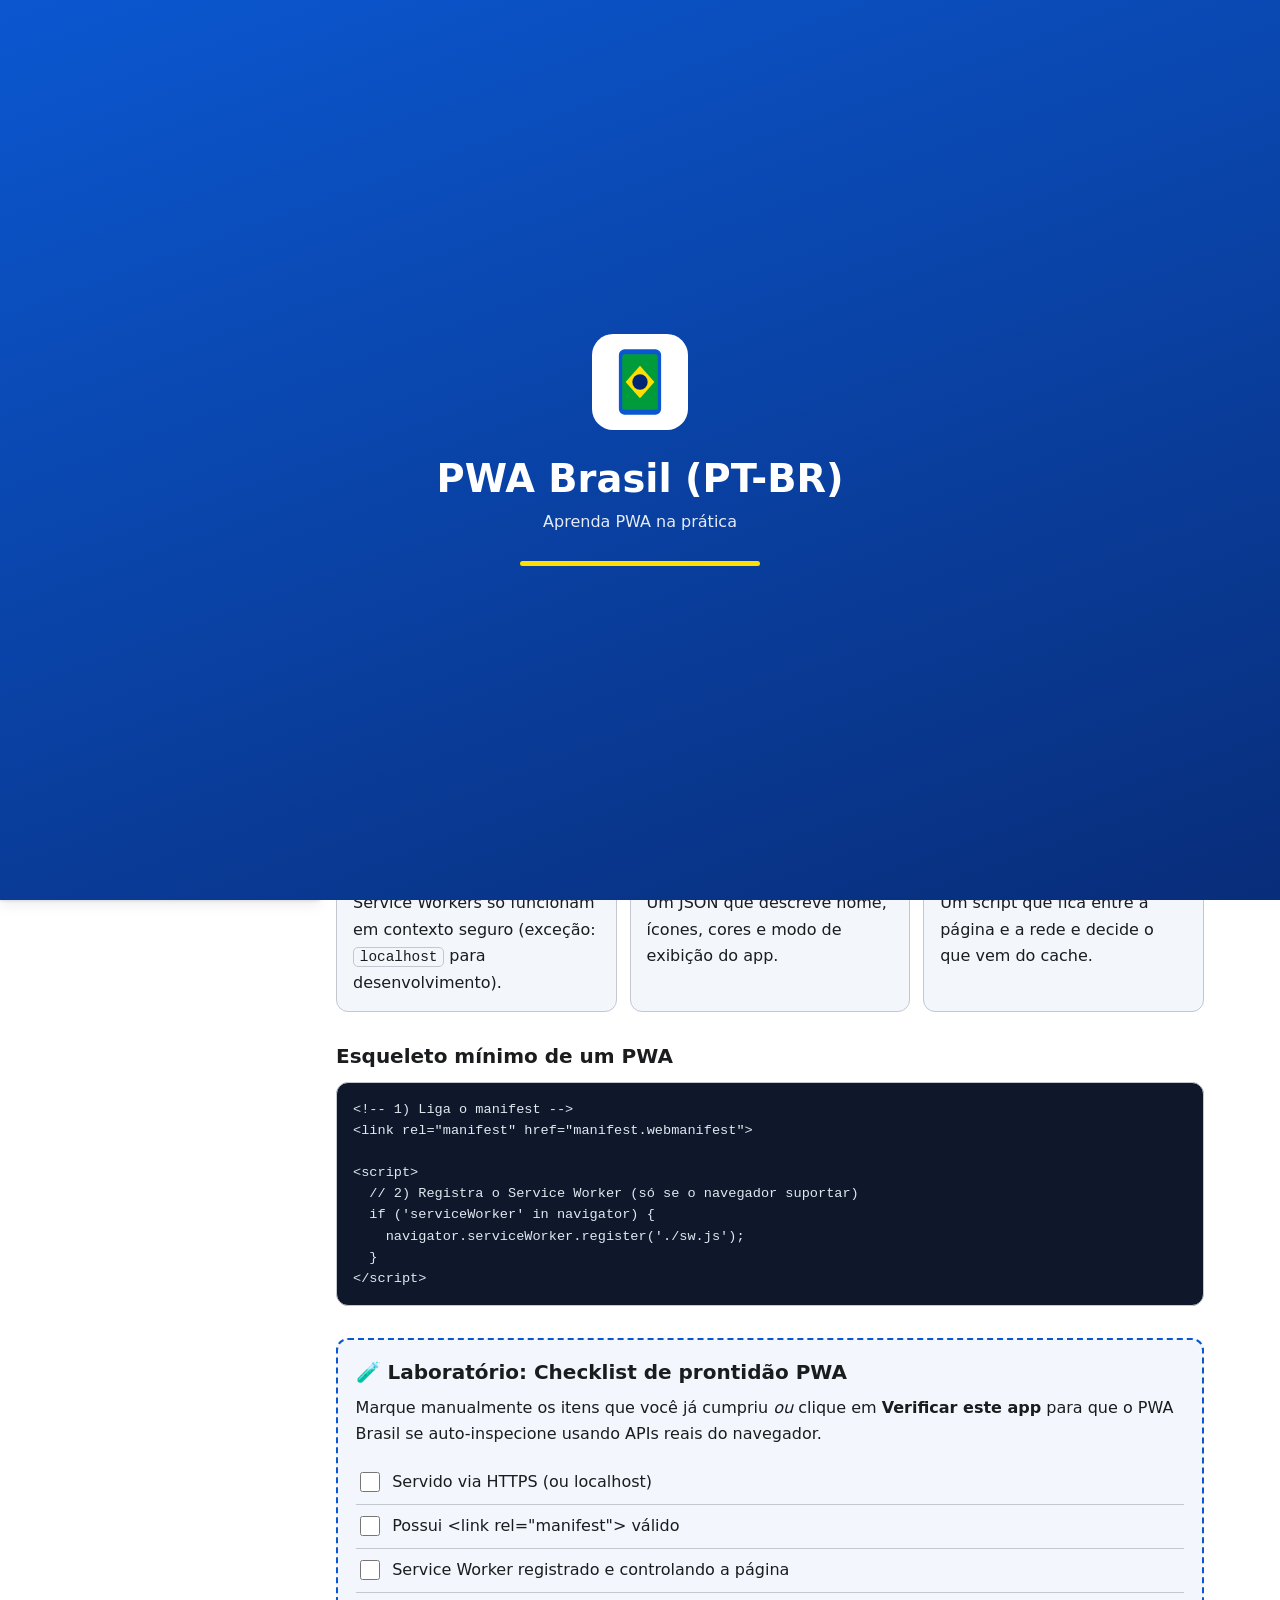
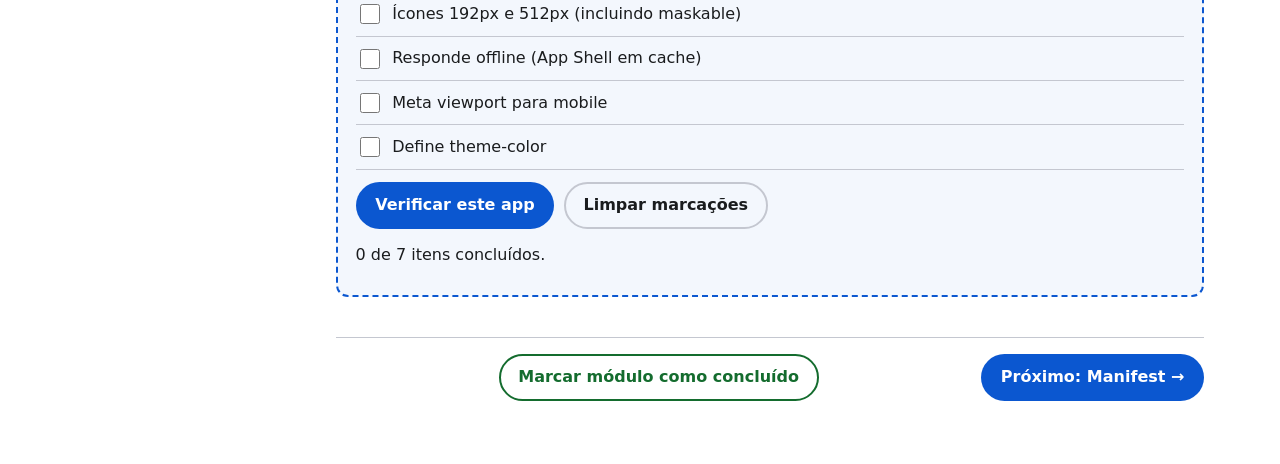
==== index.html @ e75ca510 "Add files via upload" ====
<!DOCTYPE html>
<html lang="pt-BR" data-tema="claro">
<head>
  <meta charset="utf-8">
  <meta name="viewport" content="width=device-width, initial-scale=1, viewport-fit=cover">
  <title>PWA Brasil (PT-BR) — Aprenda PWA na prática</title>
  <meta name="description" content="PWA educacional em português que ensina a criar e publicar PWAs, com laboratórios ao vivo.">
  <meta name="theme-color" content="#0b57d0">

  <!-- Liga a página ao Web App Manifest (Módulo 2) -->
  <link rel="manifest" href="manifest.webmanifest">
  <link rel="icon" href="icons/favicon.svg" type="image/svg+xml">
  <link rel="apple-touch-icon" href="icons/apple-touch-icon.png">
  <meta name="apple-mobile-web-app-capable" content="yes">
  <meta name="mobile-web-app-capable" content="yes">
  <meta name="apple-mobile-web-app-title" content="PWA Brasil">

  <!-- Aplica o tema salvo ANTES de pintar a tela, evitando "piscar" branco no Dark Mode -->
  <script>
    (function () {
      try {
        var t = localStorage.getItem('pwa-brasil:tema');
        if (!t) t = window.matchMedia('(prefers-color-scheme: dark)').matches ? 'escuro' : 'claro';
        document.documentElement.setAttribute('data-tema', t);
      } catch (e) {}
    })();
  </script>
  <link rel="stylesheet" href="styles.css">
</head>
<body>

  <a class="pular-conteudo" href="#conteudo">Pular para o conteúdo</a>

  <!-- ============ SPLASH SCREEN (~2,8 s) ============ -->
  <div id="splash" class="splash" role="status" aria-live="polite">
    <div class="splash__logo" aria-hidden="true">
      <svg viewBox="0 0 100 100" width="96" height="96">
        <rect width="100" height="100" rx="22" fill="#fff"/>
        <rect x="28" y="16" width="44" height="68" rx="6" fill="#0b57d0"/>
        <rect x="31.5" y="21" width="37" height="58" rx="3" fill="#009c3b"/>
        <polygon points="50,33 65,50 50,67 35,50" fill="#ffdf00"/>
        <circle cx="50" cy="50" r="8" fill="#002776"/>
      </svg>
    </div>
    <h1 class="splash__titulo">PWA Brasil (PT-BR)</h1>
    <p class="splash__sub">Aprenda PWA na prática</p>
    <div class="splash__barra" aria-hidden="true"><span></span></div>
  </div>

  <!-- ============ CABEÇALHO ============ -->
  <header class="topo">
    <button id="menu-btn" class="btn-icone" aria-label="Abrir menu" aria-controls="drawer" aria-expanded="false">
      <span class="hamburger" aria-hidden="true"></span>
    </button>
    <a class="topo__marca" href="#modulo-1">PWA Brasil <small>(PT-BR)</small></a>

    <!-- Indicadores em tempo real: rede + Service Worker -->
    <div class="status" aria-live="polite">
      <span id="badge-rede" class="badge badge--ok" title="Estado da rede (navigator.onLine)">
        <i class="ponto"></i><span>Online</span>
      </span>
      <span id="badge-sw" class="badge badge--neutro" title="Estado do Service Worker">
        <i class="ponto"></i><span>SW: verificando…</span>
      </span>
    </div>

    <button id="tema-btn" class="btn-icone" aria-label="Alternar tema claro/escuro" aria-pressed="false">
      <span id="tema-icone" aria-hidden="true">🌙</span>
    </button>
  </header>

  <!-- Banner "Nova versão disponível" (Módulo 5) -->
  <div id="banner-atualizacao" class="banner" role="alert" hidden>
    <span><strong>Nova versão disponível.</strong> Atualize para receber o conteúdo mais recente.</span>
    <span class="banner__acoes">
      <button id="btn-atualizar" class="btn btn--primario btn--pequeno">Atualizar agora</button>
      <button id="btn-dispensar" class="btn btn--fantasma btn--pequeno">Depois</button>
    </span>
  </div>

  <!-- ============ MENU LATERAL (DRAWER) ============ -->
  <div id="overlay" class="overlay" hidden></div>
  <aside id="drawer" class="drawer" aria-label="Menu de módulos" aria-hidden="true">
    <div class="drawer__cabecalho">
      <strong>PWA Brasil <small>(PT-BR)</small></strong>
      <button id="fechar-menu" class="btn-icone" aria-label="Fechar menu">✕</button>
    </div>

    <div class="progresso" aria-label="Seu progresso">
      <div class="progresso__trilho"><div id="progresso-barra" class="progresso__barra" style="width:0%"></div></div>
      <small id="progresso-texto">0 de 5 módulos concluídos</small>
    </div>

    <nav>
      <p class="drawer__titulo">Módulos</p>
      <ul class="menu">
        <li><a href="#modulo-1" data-modulo="modulo-1"><span class="menu__num">1</span> Fundamentos do PWA <em class="menu__ok" aria-hidden="true"></em></a></li>
        <li><a href="#modulo-2" data-modulo="modulo-2"><span class="menu__num">2</span> Manifest e Instalação <em class="menu__ok" aria-hidden="true"></em></a></li>
        <li><a href="#modulo-3" data-modulo="modulo-3"><span class="menu__num">3</span> Service Workers e Cache <em class="menu__ok" aria-hidden="true"></em></a></li>
        <li><a href="#modulo-4" data-modulo="modulo-4"><span class="menu__num">4</span> Recursos Nativos <em class="menu__ok" aria-hidden="true"></em></a></li>
        <li><a href="#modulo-5" data-modulo="modulo-5"><span class="menu__num">5</span> Auditoria e Deploy <em class="menu__ok" aria-hidden="true"></em></a></li>
      </ul>
      <p class="drawer__titulo">Laboratórios ao vivo</p>
      <ul class="menu menu--labs">
        <li><a href="#lab-checklist" data-modulo="modulo-1">🧪 Checklist de prontidão</a></li>
        <li><a href="#lab-instalacao" data-modulo="modulo-2">🧪 Instalar + Inspetor de Manifest</a></li>
        <li><a href="#lab-cache" data-modulo="modulo-3">🧪 Inspetor de Cache</a></li>
        <li><a href="#lab-nativo" data-modulo="modulo-4">🧪 Compartilhar e Notificações</a></li>
        <li><a href="#lab-atualizacao" data-modulo="modulo-5">🧪 Ciclo de atualização</a></li>
      </ul>
    </nav>
  </aside>

  <!-- ============ CONTEÚDO ============ -->
  <main id="conteudo" class="conteudo" tabindex="-1">

    <!-- ================= MÓDULO 1 ================= -->
    <section id="modulo-1" class="modulo" data-titulo="Módulo 1 — Fundamentos do PWA">
      <header class="modulo__cab">
        <p class="selo">Módulo 1 de 5</p>
        <h2>Fundamentos do PWA</h2>
        <p class="lead">Um Progressive Web App é um site que se comporta como aplicativo: instalável, rápido, confiável e capaz de funcionar sem internet.</p>
      </header>

      <h3>O que é um PWA?</h3>
      <p>Um PWA é construído com tecnologias web comuns (HTML, CSS e JavaScript), mas adiciona três peças que mudam o jogo: <strong>HTTPS</strong>, um <strong>Web App Manifest</strong> e um <strong>Service Worker</strong>. Juntas, elas permitem instalar o site na tela inicial e usá-lo offline.</p>

      <h3>PWA × App nativo × Site tradicional</h3>
      <div class="tabela-wrap">
        <table>
          <thead><tr><th>Critério</th><th>Site tradicional</th><th>PWA</th><th>App nativo</th></tr></thead>
          <tbody>
            <tr><td>Instalável</td><td>Não</td><td>Sim (sem loja)</td><td>Sim (via loja)</td></tr>
            <tr><td>Funciona offline</td><td>Raramente</td><td>Sim</td><td>Sim</td></tr>
            <tr><td>Atualização</td><td>Imediata</td><td>Automática, ao abrir</td><td>Depende da loja/usuário</td></tr>
            <tr><td>Base de código</td><td>Web</td><td>Web (única para todas as plataformas)</td><td>Uma por plataforma</td></tr>
            <tr><td>Acesso a hardware</td><td>Limitado</td><td>Bom e crescente</td><td>Total</td></tr>
            <tr><td>Peso de instalação</td><td>Nenhum</td><td>Muito baixo</td><td>Alto</td></tr>
          </tbody>
        </table>
      </div>

      <h3>As três peças</h3>
      <ul class="lista-cards">
        <li><strong>HTTPS</strong>Service Workers só funcionam em contexto seguro (exceção: <code>localhost</code> para desenvolvimento).</li>
        <li><strong>Manifest</strong>Um JSON que descreve nome, ícones, cores e modo de exibição do app.</li>
        <li><strong>Service Worker</strong>Um script que fica entre a página e a rede e decide o que vem do cache.</li>
      </ul>

      <h3>Esqueleto mínimo de um PWA</h3>
      <pre class="codigo"><code>&lt;!-- 1) Liga o manifest --&gt;
&lt;link rel="manifest" href="manifest.webmanifest"&gt;

&lt;script&gt;
  // 2) Registra o Service Worker (só se o navegador suportar)
  if ('serviceWorker' in navigator) {
    navigator.serviceWorker.register('./sw.js');
  }
&lt;/script&gt;</code></pre>

      <div id="lab-checklist" class="lab">
        <h3>🧪 Laboratório: Checklist de prontidão PWA</h3>
        <p>Marque manualmente os itens que você já cumpriu <em>ou</em> clique em <strong>Verificar este app</strong> para que o PWA Brasil se auto-inspecione usando APIs reais do navegador.</p>
        <ul id="checklist" class="checklist">
          <li><label><input type="checkbox" data-item="https"> Servido via HTTPS (ou localhost)</label><span class="auto" data-auto="https"></span></li>
          <li><label><input type="checkbox" data-item="manifest"> Possui &lt;link rel="manifest"&gt; válido</label><span class="auto" data-auto="manifest"></span></li>
          <li><label><input type="checkbox" data-item="sw"> Service Worker registrado e controlando a página</label><span class="auto" data-auto="sw"></span></li>
          <li><label><input type="checkbox" data-item="icones"> Ícones 192px e 512px (incluindo maskable)</label><span class="auto" data-auto="icones"></span></li>
          <li><label><input type="checkbox" data-item="offline"> Responde offline (App Shell em cache)</label><span class="auto" data-auto="offline"></span></li>
          <li><label><input type="checkbox" data-item="viewport"> Meta viewport para mobile</label><span class="auto" data-auto="viewport"></span></li>
          <li><label><input type="checkbox" data-item="tema"> Define theme-color</label><span class="auto" data-auto="tema"></span></li>
        </ul>
        <div class="lab__acoes">
          <button id="btn-auto-checklist" class="btn btn--primario">Verificar este app</button>
          <button id="btn-limpar-checklist" class="btn btn--fantasma">Limpar marcações</button>
        </div>
        <p id="checklist-resultado" class="lab__saida" aria-live="polite">0 de 7 itens concluídos.</p>
      </div>

      <footer class="modulo__rodape">
        <span></span>
        <button class="btn btn--sucesso btn-concluir" data-modulo="modulo-1">Marcar módulo como concluído</button>
        <a class="btn btn--primario" href="#modulo-2" data-nav="modulo-2">Próximo: Manifest →</a>
      </footer>
    </section>

    <!-- ================= MÓDULO 2 ================= -->
    <section id="modulo-2" class="modulo" data-titulo="Módulo 2 — Web App Manifest e Instalação" hidden>
      <header class="modulo__cab">
        <p class="selo">Módulo 2 de 5</p>
        <h2>Web App Manifest e Instalação</h2>
        <p class="lead">O manifest é o "RG" do seu app: diz ao navegador como ele se chama, que aparência tem e como deve abrir depois de instalado.</p>
      </header>

      <h3>Propriedades essenciais</h3>
      <dl class="definicoes">
        <dt><code>name</code> / <code>short_name</code></dt>
        <dd>Nome completo (telas de instalação) e nome curto (abaixo do ícone na tela inicial).</dd>
        <dt><code>start_url</code></dt>
        <dd>URL aberta ao iniciar o app instalado. Use caminho relativo para funcionar em subpastas (GitHub Pages). Parâmetros como <code>?source=pwa</code> ajudam a medir uso.</dd>
        <dt><code>scope</code></dt>
        <dd>Define quais URLs pertencem ao app. Links fora do escopo abrem no navegador comum.</dd>
        <dt><code>display</code></dt>
        <dd><code>standalone</code> (sem barra do navegador, o mais comum), <code>minimal-ui</code>, <code>fullscreen</code> ou <code>browser</code>.</dd>
        <dt><code>icons</code> e <code>purpose: "maskable"</code></dt>
        <dd>Ícones <em>any</em> são exibidos como estão. Ícones <em>maskable</em> têm uma "zona segura" central (cerca de 80%) para o Android recortá-los em círculo, quadrado arredondado etc. sem cortar o desenho.</dd>
        <dt><code>theme_color</code> / <code>background_color</code></dt>
        <dd>Cor da barra de título do app e cor de fundo da tela de abertura.</dd>
      </dl>

      <h3>Manifest do PWA Brasil (trecho)</h3>
      <pre class="codigo"><code>{
  "name": "PWA Brasil (PT-BR)",
  "short_name": "PWA Brasil",
  "start_url": "./index.html?source=pwa", // onde o app instalado abre
  "scope": "./",                          // área controlada pelo app
  "display": "standalone",                // aparência de app nativo
  "icons": [
    { "src": "icons/icon-192.png", "sizes": "192x192", "type": "image/png" },
    { "src": "icons/icon-maskable-512.png", "sizes": "512x512",
      "type": "image/png", "purpose": "maskable" } // recorte adaptativo
  ]
}</code></pre>
      <p class="nota">Observação: JSON puro não aceita comentários. Os comentários acima são apenas didáticos; o arquivo real não os contém.</p>

      <h3>Capturando o evento de instalação</h3>
      <pre class="codigo"><code>let eventoInstalacao = null;

// O navegador dispara este evento quando o app É instalável.
window.addEventListener('beforeinstallprompt', (e) => {
  e.preventDefault();      // impede o mini-aviso automático
  eventoInstalacao = e;    // guarda para usar quando o usuário clicar
  botaoInstalar.disabled = false;
});

botaoInstalar.addEventListener('click', async () =&gt; {
  eventoInstalacao.prompt();                       // mostra o diálogo nativo
  const { outcome } = await eventoInstalacao.userChoice; // 'accepted' | 'dismissed'
});</code></pre>

      <div id="lab-instalacao" class="lab">
        <h3>🧪 Laboratório: Instalar e inspecionar o manifest</h3>
        <div class="lab__acoes">
          <button id="btn-instalar" class="btn btn--primario" disabled>Instalar PWA Brasil</button>
        </div>
        <p id="instalar-status" class="lab__saida" aria-live="polite">Verificando se o app pode ser instalado…</p>

        <div class="lab__acoes">
          <button id="btn-carregar-manifest" class="btn btn--secundario">Ler manifest.webmanifest agora</button>
        </div>
        <div id="manifest-resumo" class="resumo-manifest"></div>
        <pre id="manifest-saida" class="codigo codigo--saida" aria-live="polite">Clique em "Ler manifest" para buscar o arquivo real via fetch().</pre>
        <p class="nota">Safari no iOS não dispara <code>beforeinstallprompt</code>: lá, use <em>Compartilhar → Adicionar à Tela de Início</em>.</p>
      </div>

      <footer class="modulo__rodape">
        <a class="btn btn--fantasma" href="#modulo-1" data-nav="modulo-1">← Anterior</a>
        <button class="btn btn--sucesso btn-concluir" data-modulo="modulo-2">Marcar módulo como concluído</button>
        <a class="btn btn--primario" href="#modulo-3" data-nav="modulo-3">Próximo: Service Workers →</a>
      </footer>
    </section>

    <!-- ================= MÓDULO 3 ================= -->
    <section id="modulo-3" class="modulo" data-titulo="Módulo 3 — Service Workers e Estratégias de Cache" hidden>
      <header class="modulo__cab">
        <p class="selo">Módulo 3 de 5</p>
        <h2>Service Workers e Estratégias de Cache</h2>
        <p class="lead">O Service Worker é um proxy programável que roda em segundo plano, separado da página. É ele quem torna o app confiável offline.</p>
      </header>

      <h3>Ciclo de vida</h3>
      <ol class="passos">
        <li><strong>register</strong> — a página pede o registro do <code>sw.js</code>.</li>
        <li><strong>install</strong> — o SW é baixado e faz o <em>pré-cache</em> do App Shell.</li>
        <li><strong>waiting</strong> — se já existe um SW ativo, o novo espera as abas antigas fecharem (ou <code>skipWaiting</code>).</li>
        <li><strong>activate</strong> — assume o controle e limpa caches antigos.</li>
        <li><strong>fetch</strong> — passa a interceptar cada requisição da página.</li>
      </ol>

      <pre class="codigo"><code>self.addEventListener('install', (e) =&gt; {
  // Baixa e guarda os arquivos essenciais
  e.waitUntil(caches.open('shell-v1').then((c) =&gt; c.addAll(['./', './app.js'])));
});

self.addEventListener('activate', (e) =&gt; {
  // Apaga caches de versões antigas
  e.waitUntil(limparCachesAntigos());
});

self.addEventListener('fetch', (e) =&gt; {
  // Decide: cache, rede, ou os dois?
  e.respondWith(caches.match(e.request).then((r) =&gt; r || fetch(e.request)));
});</code></pre>

      <h3>Estratégias de cache</h3>
      <div class="grade-3">
        <article class="cartao">
          <h4>Cache First</h4>
          <p>Cache → (se faltar) rede. Mais rápida. Ideal para arquivos versionados: CSS, JS, imagens, fontes.</p>
        </article>
        <article class="cartao">
          <h4>Network First</h4>
          <p>Rede → (se falhar) cache. Sempre fresca quando online. Ideal para HTML e dados que mudam.</p>
        </article>
        <article class="cartao">
          <h4>Stale-While-Revalidate</h4>
          <p>Responde com o cache e atualiza em segundo plano. Equilíbrio entre velocidade e atualidade.</p>
        </article>
      </div>

      <h3>Estado do Service Worker agora</h3>
      <dl id="sw-info" class="info-grade">
        <div><dt>Suporte</dt><dd data-sw="suporte">—</dd></div>
        <div><dt>Escopo</dt><dd data-sw="escopo">—</dd></div>
        <div><dt>Estado</dt><dd data-sw="estado">—</dd></div>
        <div><dt>Controlando esta página</dt><dd data-sw="controle">—</dd></div>
        <div><dt>Versão do cache (sw.js)</dt><dd data-sw="versao">—</dd></div>
      </dl>

      <div id="lab-cache" class="lab">
        <h3>🧪 Laboratório: Inspetor de Cache</h3>
        <p>Lista o que o <code>CacheStorage</code> guarda neste momento (via <code>caches.keys()</code> e <code>cache.keys()</code>).</p>
        <div class="lab__acoes">
          <button id="btn-cache-atualizar" class="btn btn--primario">Atualizar lista</button>
          <button id="btn-cache-limpar" class="btn btn--perigo">Limpar todo o cache</button>
        </div>
        <div id="cache-lista" class="cache-lista" aria-live="polite"><p class="nota">Carregando…</p></div>

        <h4>Testar uma requisição simulada</h4>
        <p>Escolha uma estratégia e faça uma requisição. O Service Worker responde de verdade e informa, pelos cabeçalhos <code>X-SW-Strategy</code> e <code>X-SW-Origem</code>, de onde veio a resposta.</p>
        <div class="form-linha">
          <label>Estratégia
            <select id="lab-estrategia">
              <option value="cache-first">Cache First</option>
              <option value="network-first">Network First</option>
              <option value="swr">Stale-While-Revalidate</option>
            </select>
          </label>
          <label>Recurso
            <input id="lab-recurso" type="text" value="aula-1" maxlength="40">
          </label>
          <label class="check-inline"><input id="lab-falhar" type="checkbox"> Simular rede fora do ar</label>
        </div>
        <div class="lab__acoes">
          <button id="btn-lab-testar" class="btn btn--secundario">Fazer requisição</button>
        </div>
        <pre id="lab-resultado" class="codigo codigo--saida" aria-live="polite">Nenhuma requisição feita ainda. Dica: faça a mesma requisição duas vezes e compare a origem.</pre>
      </div>

      <footer class="modulo__rodape">
        <a class="btn btn--fantasma" href="#modulo-2" data-nav="modulo-2">← Anterior</a>
        <button class="btn btn--sucesso btn-concluir" data-modulo="modulo-3">Marcar módulo como concluído</button>
        <a class="btn btn--primario" href="#modulo-4" data-nav="modulo-4">Próximo: Recursos Nativos →</a>
      </footer>
    </section>

    <!-- ================= MÓDULO 4 ================= -->
    <section id="modulo-4" class="modulo" data-titulo="Módulo 4 — Recursos Nativos e Engajamento" hidden>
      <header class="modulo__cab">
        <p class="selo">Módulo 4 de 5</p>
        <h2>Recursos Nativos e Engajamento</h2>
        <p class="lead">PWAs conversam com o sistema operacional: guardam dados, compartilham conteúdo e avisam o usuário.</p>
      </header>

      <h3>Armazenamento local</h3>
      <ul>
        <li><strong>localStorage</strong>: simples, síncrono, só texto (~5 MB). Este app guarda tema e progresso nele.</li>
        <li><strong>IndexedDB</strong>: banco assíncrono para dados estruturados e grandes.</li>
        <li><strong>CacheStorage</strong>: pares requisição/resposta, usado pelo Service Worker.</li>
      </ul>
      <pre class="codigo"><code>// Guardar e ler progresso do aluno
localStorage.setItem('progresso', JSON.stringify(['modulo-1']));
const feitos = JSON.parse(localStorage.getItem('progresso') || '[]');</code></pre>

      <h3>Web Share API</h3>
      <pre class="codigo"><code>if (navigator.share) {
  await navigator.share({
    title: 'PWA Brasil (PT-BR)',
    text: 'Aprenda a criar PWAs!',
    url: location.href
  });
}</code></pre>

      <h3>Notificações</h3>
      <p>Exigem <strong>permissão do usuário</strong>, que deve ser pedida após um gesto (clique), nunca ao carregar a página. Para notificações com o app fechado é preciso a Push API e um servidor; aqui testamos notificações locais exibidas pelo Service Worker.</p>
      <pre class="codigo"><code>const permissao = await Notification.requestPermission(); // 'granted' | 'denied' | 'default'
if (permissao === 'granted') {
  const reg = await navigator.serviceWorker.ready;
  reg.showNotification('Olá!', { body: 'Notificação via Service Worker' });
}</code></pre>

      <div id="lab-nativo" class="lab">
        <h3>🧪 Laboratório: Compartilhar e Notificações</h3>

        <h4>Armazenamento: seu apelido</h4>
        <div class="form-linha">
          <label>Apelido (salvo em localStorage)
            <input id="storage-input" type="text" maxlength="30" placeholder="Ex.: Ana">
          </label>
          <button id="btn-storage-salvar" class="btn btn--secundario">Salvar</button>
        </div>
        <p id="storage-saida" class="lab__saida" aria-live="polite"></p>

        <h4>Compartilhamento nativo</h4>
        <div class="lab__acoes">
          <button id="btn-compartilhar-app" class="btn btn--primario">Compartilhar o PWA Brasil</button>
          <button id="btn-compartilhar-aula" class="btn btn--secundario">Compartilhar esta aula</button>
        </div>
        <p id="share-status" class="lab__saida" aria-live="polite"></p>

        <h4>Permissão de notificações</h4>
        <div class="lab__acoes">
          <button id="btn-notif" class="btn btn--primario">Pedir permissão</button>
          <button id="btn-notif-teste" class="btn btn--secundario" disabled>Enviar notificação de teste</button>
        </div>
        <p id="notif-status" class="lab__saida" aria-live="polite"></p>
      </div>

      <footer class="modulo__rodape">
        <a class="btn btn--fantasma" href="#modulo-3" data-nav="modulo-3">← Anterior</a>
        <button class="btn btn--sucesso btn-concluir" data-modulo="modulo-4">Marcar módulo como concluído</button>
        <a class="btn btn--primario" href="#modulo-5" data-nav="modulo-5">Próximo: Auditoria e Deploy →</a>
      </footer>
    </section>

    <!-- ================= MÓDULO 5 ================= -->
    <section id="modulo-5" class="modulo" data-titulo="Módulo 5 — Auditoria, Atualização e Deploy" hidden>
      <header class="modulo__cab">
        <p class="selo">Módulo 5 de 5</p>
        <h2>Auditoria, Ciclo de Atualização e Deploy</h2>
        <p class="lead">Um PWA de verdade precisa ser medido, atualizado com segurança e publicado em HTTPS.</p>
      </header>

      <h3>Auditando com o Lighthouse</h3>
      <ol class="passos">
        <li>Abra o app no Chrome e pressione <kbd>F12</kbd> (DevTools).</li>
        <li>Vá à aba <strong>Lighthouse</strong> e marque Desempenho, Acessibilidade, Boas práticas e SEO.</li>
        <li>Clique em <strong>Analisar</strong> e leia as recomendações.</li>
        <li>Na aba <strong>Application</strong>, confira Manifest, Service Workers e Cache Storage.</li>
      </ol>
      <p class="nota">Versões recentes do Lighthouse removeram a categoria "PWA" dedicada; os mesmos requisitos aparecem na aba Application e nas verificações de instalabilidade do DevTools.</p>

      <h3>Atualização de versão</h3>
      <p>Quando você altera o <code>sw.js</code>, o navegador baixa a nova versão, instala-a e a deixa em <em>waiting</em>. A página detecta isso e mostra o banner; ao clicar em "Atualizar", enviamos uma mensagem para o SW chamar <code>skipWaiting()</code>, e então recarregamos.</p>
      <pre class="codigo"><code>// --- app.js (página) ---
reg.addEventListener('updatefound', () =&gt; {
  const novo = reg.installing;
  novo.addEventListener('statechange', () =&gt; {
    // "installed" + já existe controller = há uma versão nova esperando
    if (novo.state === 'installed' &amp;&amp; navigator.serviceWorker.controller) {
      mostrarBanner();
    }
  });
});
btnAtualizar.onclick = () =&gt; reg.waiting.postMessage({ tipo: 'PULAR_ESPERA' });
navigator.serviceWorker.addEventListener('controllerchange', () =&gt; location.reload());

// --- sw.js ---
self.addEventListener('message', (e) =&gt; {
  if (e.data.tipo === 'PULAR_ESPERA') self.skipWaiting();
});</code></pre>

      <div id="lab-atualizacao" class="lab">
        <h3>🧪 Laboratório: Ciclo de atualização</h3>
        <div class="lab__acoes">
          <button id="btn-checar-atualizacao" class="btn btn--primario">Procurar nova versão</button>
        </div>
        <p id="atualizacao-status" class="lab__saida" aria-live="polite">Versão do cache ativo: <strong id="versao-sw">—</strong></p>
        <p class="nota">Para ver o banner: altere a constante <code>VERSAO</code> em <code>sw.js</code>, salve, publique e clique em "Procurar nova versão".</p>
      </div>

      <h3>Publicando no GitHub Pages (HTTPS grátis)</h3>
      <ol class="passos">
        <li>Crie um repositório e envie todos os arquivos (<code>index.html</code>, <code>sw.js</code>, etc.) na raiz.</li>
        <li>Em <strong>Settings → Pages</strong>, escolha a branch <code>main</code> e a pasta <code>/ (root)</code>.</li>
        <li>Aguarde o deploy; o app ficará em <code>https://usuario.github.io/repositorio/</code>.</li>
        <li>Como todos os caminhos são <strong>relativos</strong>, o app funciona dentro da subpasta do repositório.</li>
      </ol>
      <p>Para testar localmente: <code>python3 -m http.server 8080</code> e abra <code>http://localhost:8080</code>. Abrir o arquivo com <code>file://</code> <strong>não</strong> ativa o Service Worker.</p>

      <div class="parabens" id="parabens" hidden>
        <h3>🎉 Parabéns!</h3>
        <p>Você concluiu os 5 módulos. Agora publique o seu próprio PWA!</p>
      </div>

      <footer class="modulo__rodape">
        <a class="btn btn--fantasma" href="#modulo-4" data-nav="modulo-4">← Anterior</a>
        <button class="btn btn--sucesso btn-concluir" data-modulo="modulo-5">Marcar módulo como concluído</button>
        <span></span>
      </footer>
    </section>

  </main>

  <div id="toast" class="toast" role="status" aria-live="polite" hidden></div>

  <script src="app.js"></script>
</body>
</html>
---- styles.css ----
/* =====================================================================
 * styles.css — PWA Brasil (PT-BR)
 * Light Mode First + Dark Mode via atributo data-tema no <html>.
 * Cores pensadas para contraste WCAG AA (texto normal >= 4.5:1).
 * ===================================================================== */

/* ---------- 1) Variáveis (tokens de design) ---------- */
:root {
  --bg: #ffffff;
  --bg-suave: #f3f6fb;
  --bg-cartao: #ffffff;
  --texto: #1a1c1e;          /* ~16:1 sobre branco */
  --texto-suave: #44474e;    /* ~9:1 sobre branco  */
  --borda: #c4c7d0;
  --primaria: #0b57d0;       /* ~6.6:1 sobre branco */
  --primaria-hover: #0842a0;
  --sobre-primaria: #ffffff;
  --sucesso: #146c2e;        /* ~6.3:1 sobre branco */
  --perigo: #b3261e;         /* ~6.5:1 sobre branco */
  --aviso-bg: #fff4ce;
  --aviso-texto: #4a3b00;
  --codigo-bg: #0f172a;
  --codigo-texto: #e2e8f0;
  --foco: #ffb300;
  --sombra: 0 1px 3px rgba(0, 0, 0, .12), 0 4px 14px rgba(0, 0, 0, .08);
  --raio: 12px;
  --topo-altura: 56px;
  --fonte: system-ui, -apple-system, "Segoe UI", Roboto, "Helvetica Neue", Arial, sans-serif;
  --fonte-mono: ui-monospace, "SFMono-Regular", Menlo, Consolas, monospace;
}

:root[data-tema="escuro"] {
  --bg: #111418;
  --bg-suave: #1a1f26;
  --bg-cartao: #1a1f26;
  --texto: #e6e8ec;          /* ~14:1 */
  --texto-suave: #b7bcc6;    /* ~8:1  */
  --borda: #3a414c;
  --primaria: #a8c7fa;       /* ~9:1 sobre #111418 */
  --primaria-hover: #d3e3fd;
  --sobre-primaria: #062e6f;
  --sucesso: #7fd994;
  --perigo: #f2b8b5;
  --aviso-bg: #3d3200;
  --aviso-texto: #ffe08a;
  --codigo-bg: #0a0e14;
  --codigo-texto: #e2e8f0;
  --sombra: 0 1px 3px rgba(0, 0, 0, .6);
}

/* ---------- 2) Reset e base ---------- */
*, *::before, *::after { box-sizing: border-box; }
html { -webkit-text-size-adjust: 100%; scroll-behavior: smooth; }
body {
  margin: 0;
  font-family: var(--fonte);
  font-size: 1rem;
  line-height: 1.65;
  color: var(--texto);
  background: var(--bg);
  transition: background-color .25s, color .25s;
}
h1, h2, h3, h4 { line-height: 1.25; margin: 1.6em 0 .5em; }
h2 { font-size: 1.7rem; margin-top: .3em; }
h3 { font-size: 1.25rem; }
h4 { font-size: 1.05rem; }
p { margin: .6em 0; }
a { color: var(--primaria); }
small { font-size: .8em; }
code, kbd { font-family: var(--fonte-mono); font-size: .9em; background: var(--bg-suave); padding: .1em .4em; border-radius: 5px; border: 1px solid var(--borda); }
kbd { box-shadow: 0 1px 0 var(--borda); }

/* Foco visível para navegação por teclado (acessibilidade) */
:focus-visible { outline: 3px solid var(--foco); outline-offset: 2px; border-radius: 4px; }

.pular-conteudo { position: absolute; left: -999px; top: 0; background: var(--primaria); color: var(--sobre-primaria); padding: .6rem 1rem; z-index: 1000; }
.pular-conteudo:focus { left: 0; }

[hidden] { display: none !important; }

/* ---------- 3) Splash screen ---------- */
.splash {
  position: fixed; inset: 0; z-index: 2000;
  display: flex; flex-direction: column; align-items: center; justify-content: center; gap: .4rem;
  background: linear-gradient(160deg, #0b57d0, #082d7a);
  color: #fff; text-align: center;
  transition: opacity .5s ease, visibility .5s ease;
}
.splash--saindo { opacity: 0; visibility: hidden; }
.splash__logo { animation: pulsar 1.6s ease-in-out infinite; }
.splash__titulo { margin: .6rem 0 0; font-size: clamp(1.6rem, 6vw, 2.4rem); }
.splash__sub { margin: 0; opacity: .9; }
.splash__barra { width: min(240px, 60vw); height: 5px; background: rgba(255, 255, 255, .3); border-radius: 3px; overflow: hidden; margin-top: 1.2rem; }
.splash__barra span { display: block; height: 100%; width: 0; background: #ffdf00; animation: carregar 2.8s linear forwards; }
@keyframes carregar { to { width: 100%; } }
@keyframes pulsar { 50% { transform: scale(1.06); } }

/* ---------- 4) Cabeçalho e badges ---------- */
.topo {
  position: sticky; top: 0; z-index: 100;
  height: var(--topo-altura);
  display: flex; align-items: center; gap: .5rem;
  padding: 0 .6rem; padding-top: env(safe-area-inset-top);
  background: var(--bg); border-bottom: 1px solid var(--borda);
}
.topo__marca { font-weight: 700; text-decoration: none; color: var(--texto); white-space: nowrap; }
.topo__marca small { font-weight: 400; color: var(--texto-suave); display: none; }
.status { display: flex; gap: .4rem; margin-left: auto; flex-wrap: nowrap; overflow: hidden; }

.btn-icone {
  width: 44px; height: 44px; flex: none;
  display: grid; place-items: center;
  border: 0; background: transparent; color: var(--texto);
  font-size: 1.2rem; border-radius: 50%; cursor: pointer;
}
.btn-icone:hover { background: var(--bg-suave); }

.hamburger, .hamburger::before, .hamburger::after {
  display: block; width: 22px; height: 2px; background: currentColor; border-radius: 2px; content: ""; position: relative;
}
.hamburger::before { position: absolute; top: -7px; }
.hamburger::after { position: absolute; top: 7px; }

.badge {
  display: inline-flex; align-items: center; gap: .35rem;
  padding: .2rem .6rem; border-radius: 999px; font-size: .75rem; font-weight: 600; white-space: nowrap;
  border: 1px solid currentColor;
}
.badge .ponto { width: 8px; height: 8px; border-radius: 50%; background: currentColor; display: inline-block; }
.badge--ok { color: var(--sucesso); background: color-mix(in srgb, var(--sucesso) 12%, transparent); }
.badge--erro { color: var(--perigo); background: color-mix(in srgb, var(--perigo) 12%, transparent); }
.badge--aviso { color: var(--aviso-texto); background: var(--aviso-bg); }
.badge--neutro { color: var(--texto-suave); background: var(--bg-suave); }
.badge--info { color: var(--primaria); background: color-mix(in srgb, var(--primaria) 12%, transparent); }
.badge--pulsando .ponto { animation: piscar 1s infinite; }
@keyframes piscar { 50% { opacity: .25; } }

/* ---------- 5) Banner de atualização ---------- */
.banner {
  position: sticky; top: var(--topo-altura); z-index: 90;
  display: flex; flex-wrap: wrap; align-items: center; justify-content: space-between; gap: .6rem;
  padding: .7rem 1rem; background: var(--aviso-bg); color: var(--aviso-texto);
  border-bottom: 1px solid var(--borda);
}
.banner__acoes { display: flex; gap: .5rem; }

/* ---------- 6) Drawer ---------- */
.overlay { position: fixed; inset: 0; background: rgba(0, 0, 0, .5); z-index: 150; }
.drawer {
  position: fixed; top: 0; bottom: 0; left: 0; z-index: 200;
  width: min(320px, 86vw);
  background: var(--bg); border-right: 1px solid var(--borda); box-shadow: var(--sombra);
  transform: translateX(-105%); visibility: hidden;
  transition: transform .28s ease, visibility .28s;
  overflow-y: auto; padding: 1rem;
}
.drawer--aberto { transform: none; visibility: visible; }
.drawer__cabecalho { display: flex; justify-content: space-between; align-items: center; font-size: 1.1rem; }
.drawer__titulo { margin: 1.2rem 0 .3rem; font-size: .75rem; text-transform: uppercase; letter-spacing: .08em; color: var(--texto-suave); font-weight: 700; }
.menu { list-style: none; margin: 0; padding: 0; }
.menu a {
  display: flex; align-items: center; gap: .6rem;
  padding: .7rem .6rem; min-height: 44px; border-radius: 10px;
  color: var(--texto); text-decoration: none;
}
.menu a:hover { background: var(--bg-suave); }
.menu a[aria-current="page"] { background: color-mix(in srgb, var(--primaria) 15%, transparent); font-weight: 700; }
.menu__num { width: 26px; height: 26px; flex: none; display: grid; place-items: center; border-radius: 50%; background: var(--primaria); color: var(--sobre-primaria); font-size: .8rem; font-weight: 700; }
.menu__ok { margin-left: auto; font-style: normal; color: var(--sucesso); }
.menu__ok.feito::before { content: "✓"; font-weight: 700; }
.menu--labs a { font-size: .92rem; }

.progresso { margin-top: 1rem; }
.progresso__trilho { height: 8px; background: var(--bg-suave); border: 1px solid var(--borda); border-radius: 999px; overflow: hidden; }
.progresso__barra { height: 100%; background: var(--sucesso); transition: width .4s ease; }

/* ---------- 7) Conteúdo ---------- */
.conteudo { max-width: 860px; margin: 0 auto; padding: 1rem 1rem 4rem; outline: none; }
.modulo { animation: entrar .3s ease; }
@keyframes entrar { from { opacity: 0; transform: translateY(8px); } }
.modulo__cab { padding: 1rem 0 .5rem; }
.selo { display: inline-block; margin: 0; padding: .15rem .7rem; border-radius: 999px; background: color-mix(in srgb, var(--primaria) 14%, transparent); color: var(--primaria); font-weight: 700; font-size: .8rem; }
.lead { font-size: 1.1rem; color: var(--texto-suave); }
.nota { font-size: .9rem; color: var(--texto-suave); border-left: 4px solid var(--primaria); padding-left: .7rem; }

.tabela-wrap { overflow-x: auto; border: 1px solid var(--borda); border-radius: var(--raio); }
table { border-collapse: collapse; width: 100%; min-width: 560px; font-size: .92rem; }
th, td { padding: .6rem .8rem; text-align: left; border-bottom: 1px solid var(--borda); }
th { background: var(--bg-suave); }
tr:last-child td { border-bottom: 0; }

.lista-cards { list-style: none; padding: 0; display: grid; gap: .8rem; grid-template-columns: 1fr; }
.lista-cards li { background: var(--bg-suave); border: 1px solid var(--borda); border-radius: var(--raio); padding: .9rem 1rem; }
.lista-cards strong { display: block; color: var(--primaria); margin-bottom: .2rem; }

.grade-3 { display: grid; gap: .8rem; grid-template-columns: 1fr; }
.cartao { background: var(--bg-cartao); border: 1px solid var(--borda); border-radius: var(--raio); padding: .2rem 1rem 1rem; box-shadow: var(--sombra); }

.definicoes dt { font-weight: 700; margin-top: .9rem; }
.definicoes dd { margin: .1rem 0 0 0; color: var(--texto-suave); }
.passos { padding-left: 1.3rem; }
.passos li { margin: .4rem 0; }

.info-grade { display: grid; gap: .6rem; grid-template-columns: 1fr; margin: 0; }
.info-grade div { background: var(--bg-suave); border: 1px solid var(--borda); border-radius: 10px; padding: .6rem .8rem; }
.info-grade dt { font-size: .78rem; color: var(--texto-suave); text-transform: uppercase; letter-spacing: .05em; }
.info-grade dd { margin: 0; font-weight: 600; word-break: break-word; }

/* ---------- 8) Blocos de código ---------- */
.codigo {
  background: var(--codigo-bg); color: var(--codigo-texto);
  padding: 1rem; border-radius: var(--raio);
  overflow-x: auto; font-family: var(--fonte-mono); font-size: .85rem; line-height: 1.55;
  border: 1px solid var(--borda); tab-size: 2;
}
.codigo code { background: none; border: 0; padding: 0; color: inherit; font-size: inherit; }
.codigo--saida { min-height: 3.5rem; white-space: pre-wrap; word-break: break-word; }

/* ---------- 9) Laboratórios ---------- */
.lab {
  margin: 2rem 0; padding: 1rem 1.1rem 1.2rem;
  border: 2px dashed var(--primaria); border-radius: var(--raio);
  background: color-mix(in srgb, var(--primaria) 5%, var(--bg));
  scroll-margin-top: calc(var(--topo-altura) + 12px);
}
.lab h3 { margin-top: .2em; }
.lab__acoes { display: flex; flex-wrap: wrap; gap: .6rem; margin: .8rem 0; }
.lab__saida { margin: .5rem 0; font-weight: 500; }
.lab__saida.ok { color: var(--sucesso); }
.lab__saida.erro { color: var(--perigo); }

.checklist { list-style: none; padding: 0; margin: .8rem 0; }
.checklist li { display: flex; flex-wrap: wrap; align-items: center; justify-content: space-between; gap: .4rem; padding: .35rem 0; border-bottom: 1px solid var(--borda); }
.checklist label { display: flex; align-items: center; gap: .6rem; min-height: 32px; cursor: pointer; }
.checklist input, .check-inline input { width: 20px; height: 20px; accent-color: var(--primaria); }
.auto { font-size: .8rem; font-weight: 700; }
.auto.ok { color: var(--sucesso); }
.auto.falha { color: var(--perigo); }

.form-linha { display: flex; flex-wrap: wrap; gap: .8rem; align-items: end; }
.form-linha label { display: flex; flex-direction: column; gap: .25rem; font-size: .9rem; font-weight: 600; }
.check-inline { flex-direction: row !important; align-items: center; gap: .5rem !important; min-height: 44px; }
input[type="text"], select {
  font: inherit; min-height: 44px; padding: .4rem .7rem;
  border: 1px solid var(--borda); border-radius: 10px; background: var(--bg); color: var(--texto);
}

.cache-lista { margin: .8rem 0; }
.cache-grupo { border: 1px solid var(--borda); border-radius: 10px; margin: .6rem 0; background: var(--bg); overflow: hidden; }
.cache-grupo > header { display: flex; justify-content: space-between; gap: .5rem; padding: .5rem .8rem; background: var(--bg-suave); font-weight: 700; word-break: break-all; }
.cache-grupo ul { list-style: none; margin: 0; padding: 0; max-height: 220px; overflow: auto; }
.cache-grupo li { padding: .35rem .8rem; font-family: var(--fonte-mono); font-size: .8rem; border-top: 1px solid var(--borda); word-break: break-all; }

.resumo-manifest { display: grid; gap: .5rem; grid-template-columns: repeat(auto-fit, minmax(150px, 1fr)); margin: .8rem 0; }
.resumo-manifest div { background: var(--bg); border: 1px solid var(--borda); border-radius: 10px; padding: .5rem .7rem; }
.resumo-manifest span { display: block; font-size: .72rem; color: var(--texto-suave); text-transform: uppercase; }
.resumo-manifest strong { word-break: break-word; }
.resumo-manifest img { width: 40px; height: 40px; border-radius: 8px; margin-right: .3rem; }

.parabens { margin: 1.5rem 0; padding: 1rem 1.2rem; text-align: center; border-radius: var(--raio); background: color-mix(in srgb, var(--sucesso) 14%, var(--bg)); border: 2px solid var(--sucesso); }

/* ---------- 10) Botões ---------- */
.btn {
  font: inherit; font-weight: 600; min-height: 44px; padding: .5rem 1.1rem;
  border-radius: 999px; border: 2px solid transparent; cursor: pointer;
  text-decoration: none; display: inline-flex; align-items: center; justify-content: center; text-align: center;
  transition: background-color .15s, transform .05s;
}
.btn:active:not(:disabled) { transform: scale(.98); }
.btn:disabled { opacity: .5; cursor: not-allowed; }
.btn--primario { background: var(--primaria); color: var(--sobre-primaria); }
.btn--primario:hover:not(:disabled) { background: var(--primaria-hover); }
.btn--secundario { background: transparent; color: var(--primaria); border-color: var(--primaria); }
.btn--secundario:hover:not(:disabled) { background: color-mix(in srgb, var(--primaria) 12%, transparent); }
.btn--fantasma { background: transparent; color: var(--texto); border-color: var(--borda); }
.btn--fantasma:hover:not(:disabled) { background: var(--bg-suave); }
.btn--perigo { background: var(--perigo); color: #fff; }
:root[data-tema="escuro"] .btn--perigo { color: #3b0a07; }
.btn--sucesso { background: transparent; color: var(--sucesso); border-color: var(--sucesso); }
.btn--sucesso[aria-pressed="true"] { background: var(--sucesso); color: var(--bg); }
.btn--pequeno { min-height: 36px; padding: .25rem .9rem; font-size: .9rem; }

.modulo__rodape { display: flex; flex-wrap: wrap; justify-content: space-between; align-items: center; gap: .6rem; margin-top: 2.5rem; padding-top: 1rem; border-top: 1px solid var(--borda); }

/* ---------- 11) Toast ---------- */
.toast {
  position: fixed; left: 50%; bottom: calc(1rem + env(safe-area-inset-bottom)); transform: translateX(-50%);
  z-index: 500; max-width: 90vw; padding: .7rem 1.1rem; border-radius: 10px;
  background: var(--texto); color: var(--bg); box-shadow: var(--sombra); font-weight: 600;
}

/* ---------- 12) Responsividade (mobile-first: aumenta a partir daqui) ---------- */
@media (min-width: 640px) {
  .topo__marca small { display: inline; }
  .lista-cards, .grade-3 { grid-template-columns: repeat(3, 1fr); }
  .info-grade { grid-template-columns: repeat(2, 1fr); }
}
@media (max-width: 420px) {
  .topo__marca { font-size: .95rem; }
  .badge { padding: .15rem .45rem; font-size: .68rem; }
  .badge span:last-child { max-width: 110px; overflow: hidden; text-overflow: ellipsis; }
}
@media (min-width: 1100px) {
  /* Em telas grandes o drawer fica fixo e o conteúdo é deslocado */
  .drawer { transform: none; visibility: visible; }
  .overlay, #menu-btn, #fechar-menu { display: none !important; }
  .topo, .banner, .conteudo { margin-left: 320px; }
  .topo { position: sticky; }
  .conteudo { margin-right: auto; max-width: 900px; }
}

/* Respeita quem prefere menos movimento */
@media (prefers-reduced-motion: reduce) {
  *, *::before, *::after { animation-duration: .01ms !important; transition-duration: .01ms !important; scroll-behavior: auto !important; }
  .splash__barra span { width: 100%; }
}

/* Impressão: só o conteúdo */
@media print {
  .topo, .drawer, .banner, .splash, .toast, .modulo__rodape { display: none !important; }
  .conteudo { margin: 0; max-width: none; }
  .modulo[hidden] { display: block !important; }
}
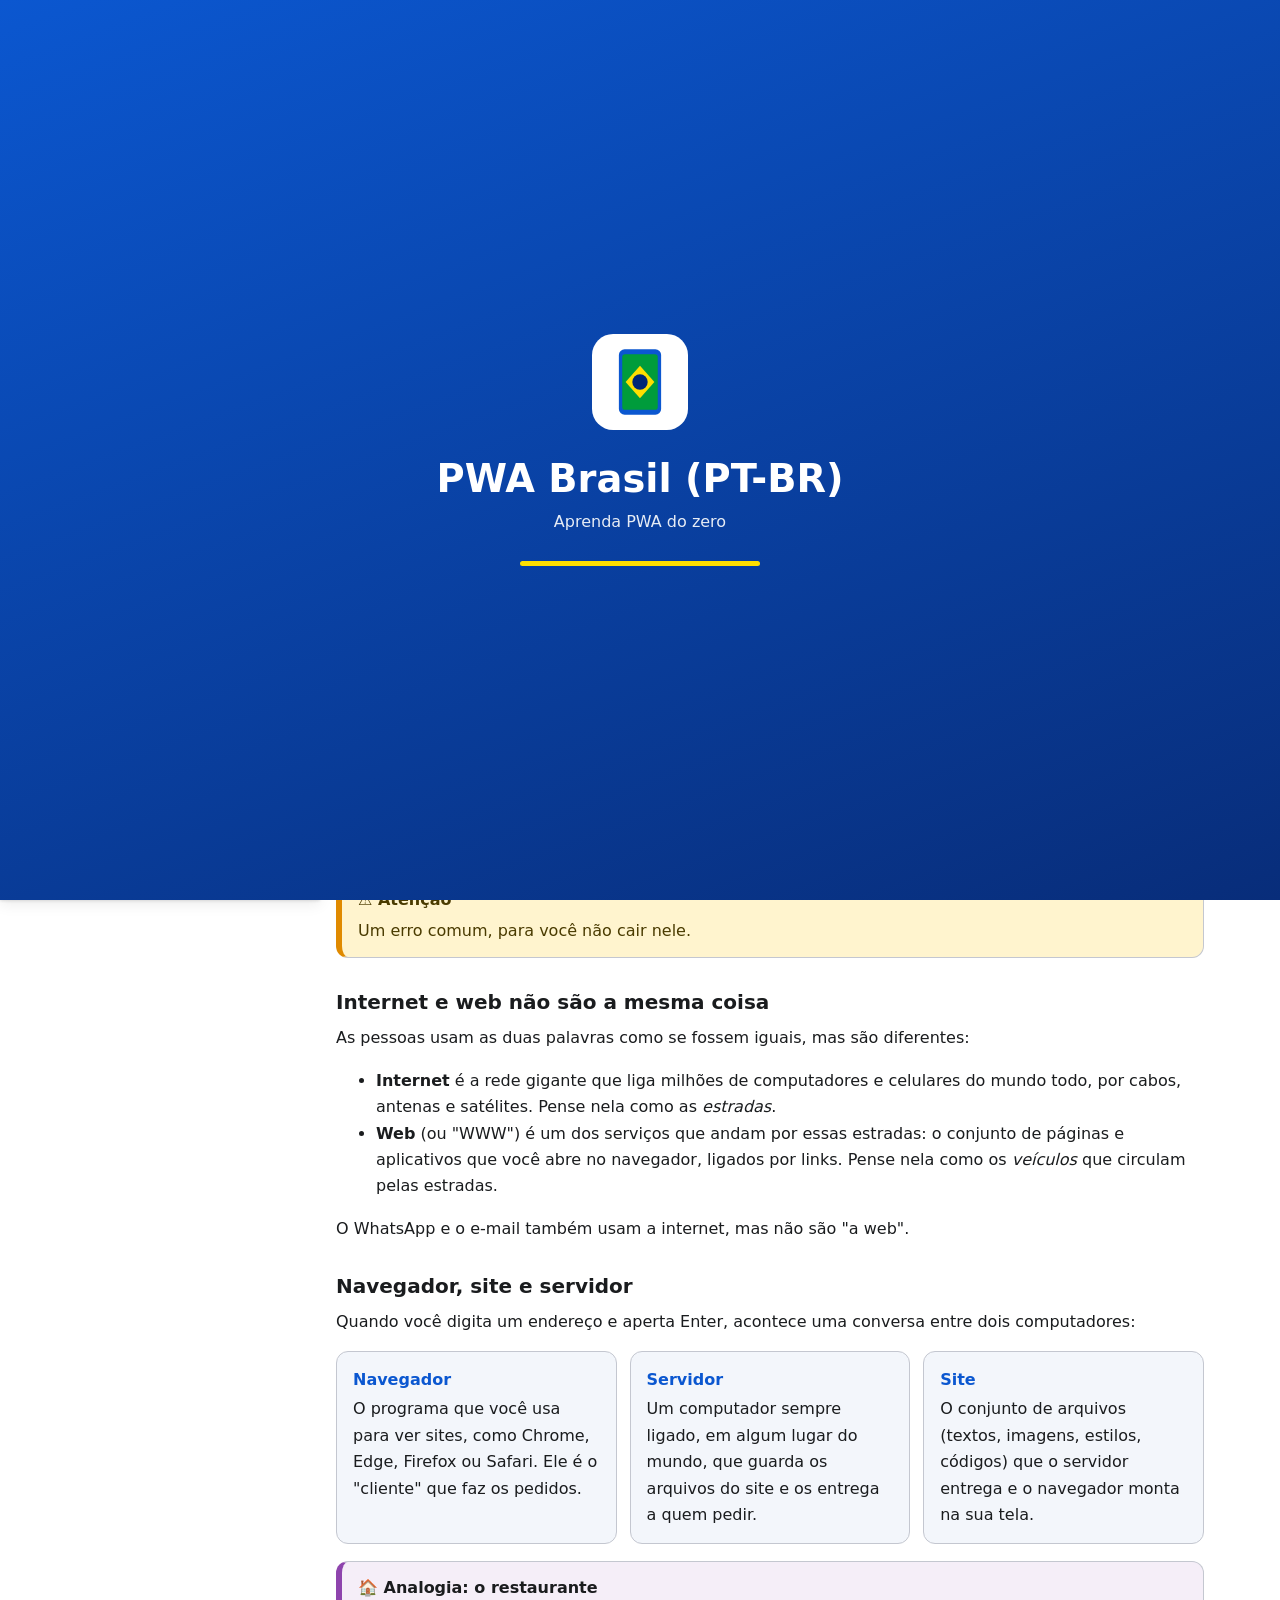
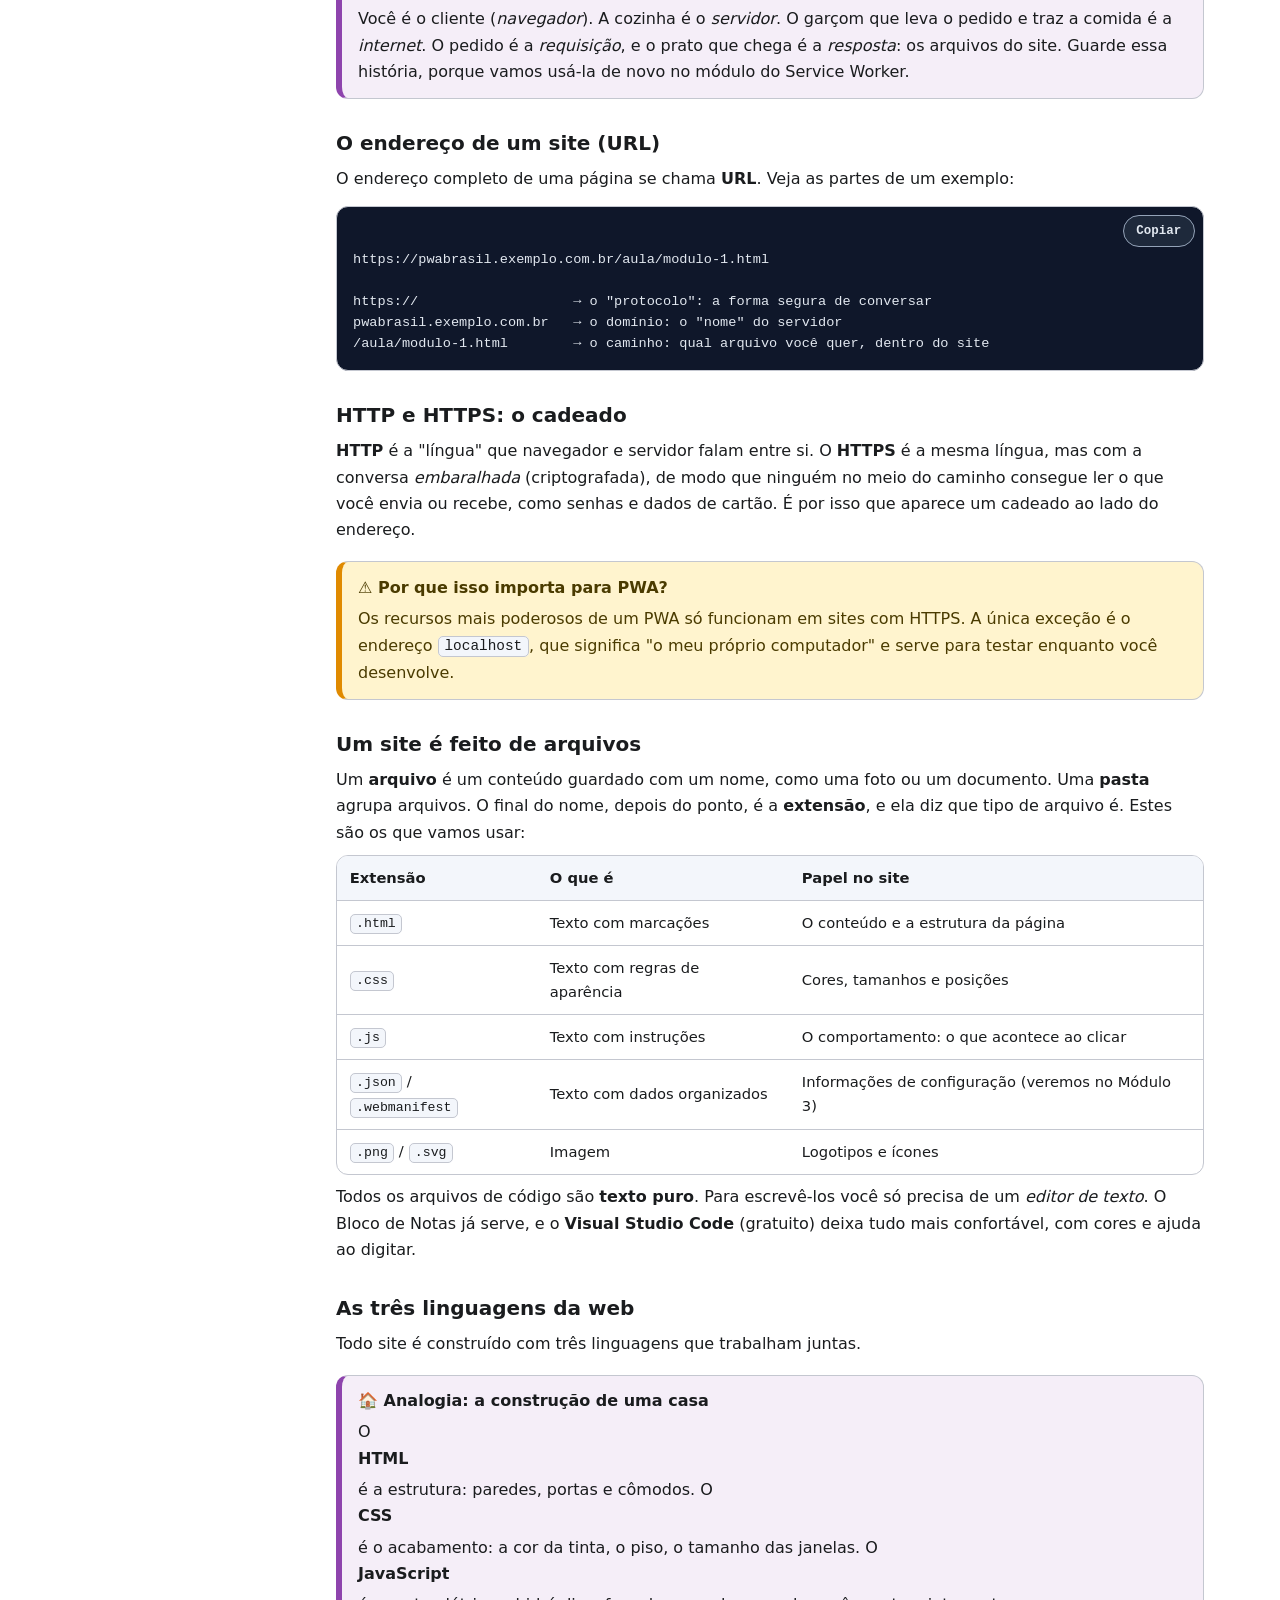
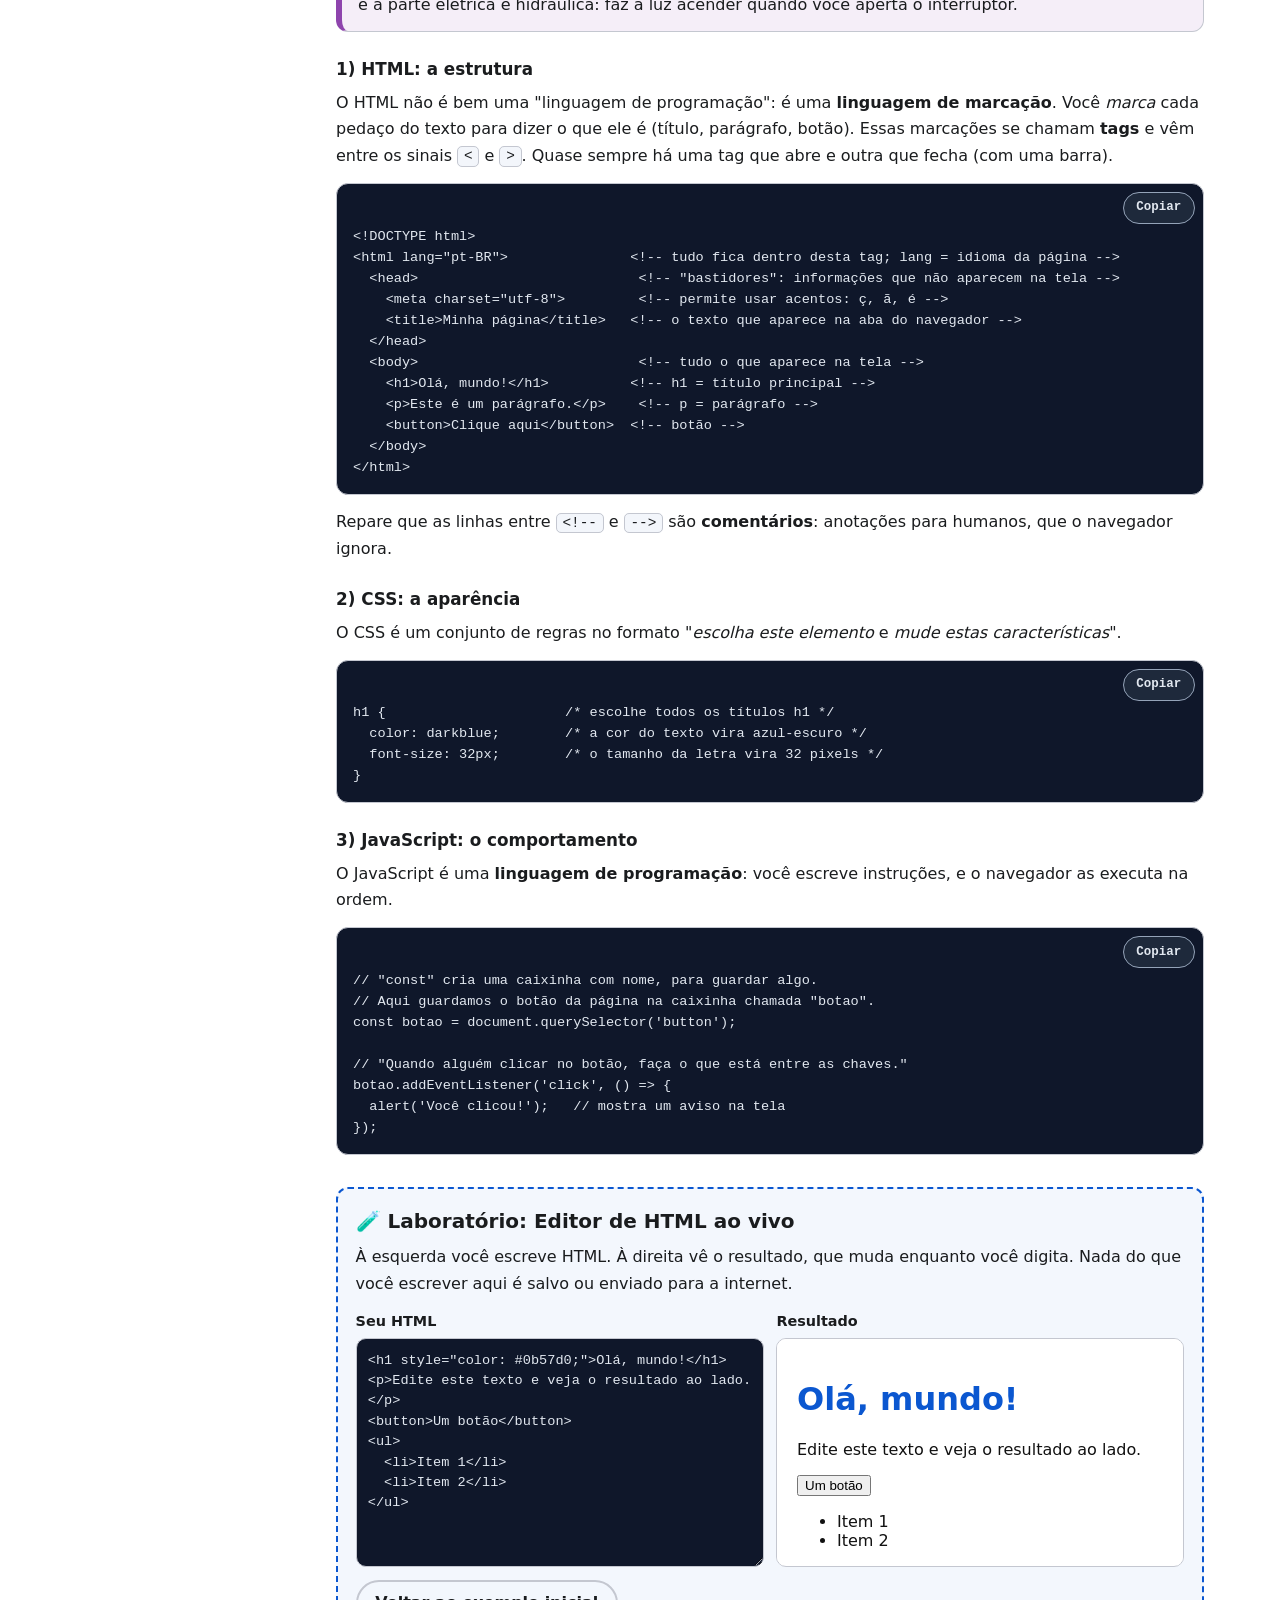
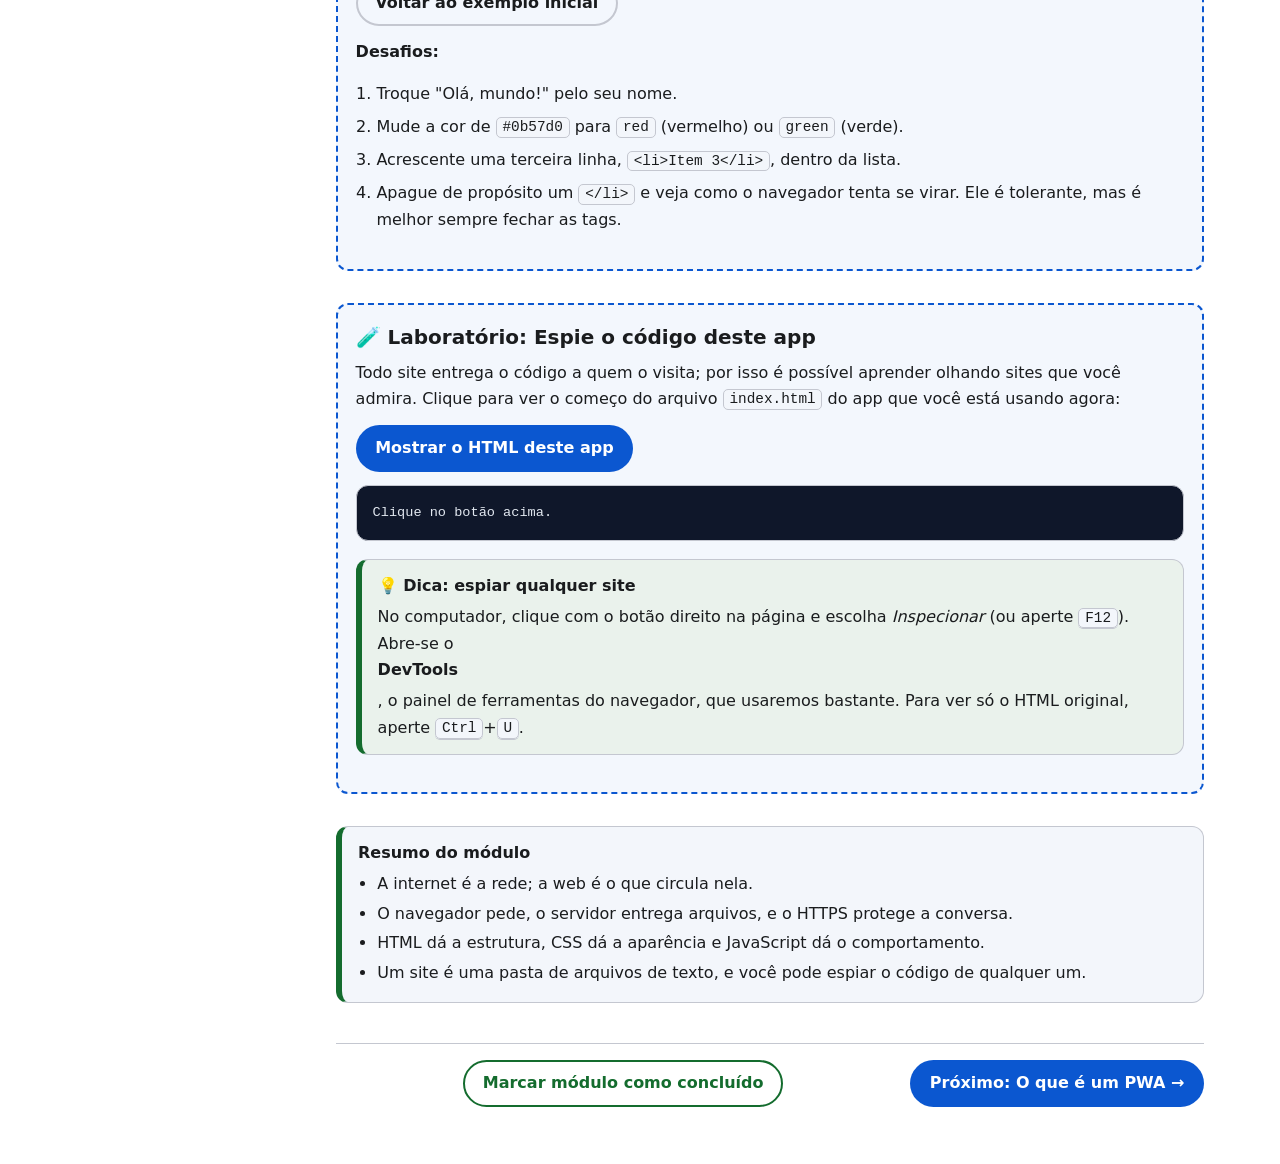
==== commit febcb90b: "Add files via upload" ====
--- a/index.html
+++ b/index.html
@@ -3,11 +3,11 @@
 <head>
   <meta charset="utf-8">
   <meta name="viewport" content="width=device-width, initial-scale=1, viewport-fit=cover">
-  <title>PWA Brasil (PT-BR) — Aprenda PWA na prática</title>
-  <meta name="description" content="PWA educacional em português que ensina a criar e publicar PWAs, com laboratórios ao vivo.">
+  <title>PWA Brasil (PT-BR) — Aprenda PWA do zero</title>
+  <meta name="description" content="Curso em português, do zero, que ensina o que é um PWA e como criar e publicar o seu, com laboratórios ao vivo.">
   <meta name="theme-color" content="#0b57d0">
 
-  <!-- Liga a página ao Web App Manifest (Módulo 2) -->
+  <!-- Liga a página ao Web App Manifest (Módulo 3) -->
   <link rel="manifest" href="manifest.webmanifest">
   <link rel="icon" href="icons/favicon.svg" type="image/svg+xml">
   <link rel="apple-touch-icon" href="icons/apple-touch-icon.png">
@@ -43,7 +43,7 @@
       </svg>
     </div>
     <h1 class="splash__titulo">PWA Brasil (PT-BR)</h1>
-    <p class="splash__sub">Aprenda PWA na prática</p>
+    <p class="splash__sub">Aprenda PWA do zero</p>
     <div class="splash__barra" aria-hidden="true"><span></span></div>
   </div>
 
@@ -56,10 +56,10 @@
 
     <!-- Indicadores em tempo real: rede + Service Worker -->
     <div class="status" aria-live="polite">
-      <span id="badge-rede" class="badge badge--ok" title="Estado da rede (navigator.onLine)">
+      <span id="badge-rede" class="badge badge--ok" title="Mostra se você está com internet (Online) ou sem internet (Offline)">
         <i class="ponto"></i><span>Online</span>
       </span>
-      <span id="badge-sw" class="badge badge--neutro" title="Estado do Service Worker">
+      <span id="badge-sw" class="badge badge--neutro" title="Estado do Service Worker, o 'porteiro' que faz o app funcionar sem internet">
         <i class="ponto"></i><span>SW: verificando…</span>
       </span>
     </div>
@@ -69,9 +69,9 @@
     </button>
   </header>
 
-  <!-- Banner "Nova versão disponível" (Módulo 5) -->
+  <!-- Banner "Nova versão disponível" (Módulo 6) -->
   <div id="banner-atualizacao" class="banner" role="alert" hidden>
-    <span><strong>Nova versão disponível.</strong> Atualize para receber o conteúdo mais recente.</span>
+    <span><strong>Nova versão disponível.</strong> Clique em "Atualizar agora" para receber o conteúdo mais recente.</span>
     <span class="banner__acoes">
       <button id="btn-atualizar" class="btn btn--primario btn--pequeno">Atualizar agora</button>
       <button id="btn-dispensar" class="btn btn--fantasma btn--pequeno">Depois</button>
@@ -88,25 +88,33 @@
 
     <div class="progresso" aria-label="Seu progresso">
       <div class="progresso__trilho"><div id="progresso-barra" class="progresso__barra" style="width:0%"></div></div>
-      <small id="progresso-texto">0 de 5 módulos concluídos</small>
+      <small id="progresso-texto">0 módulos concluídos</small>
     </div>
 
     <nav>
       <p class="drawer__titulo">Módulos</p>
       <ul class="menu">
-        <li><a href="#modulo-1" data-modulo="modulo-1"><span class="menu__num">1</span> Fundamentos do PWA <em class="menu__ok" aria-hidden="true"></em></a></li>
-        <li><a href="#modulo-2" data-modulo="modulo-2"><span class="menu__num">2</span> Manifest e Instalação <em class="menu__ok" aria-hidden="true"></em></a></li>
-        <li><a href="#modulo-3" data-modulo="modulo-3"><span class="menu__num">3</span> Service Workers e Cache <em class="menu__ok" aria-hidden="true"></em></a></li>
-        <li><a href="#modulo-4" data-modulo="modulo-4"><span class="menu__num">4</span> Recursos Nativos <em class="menu__ok" aria-hidden="true"></em></a></li>
-        <li><a href="#modulo-5" data-modulo="modulo-5"><span class="menu__num">5</span> Auditoria e Deploy <em class="menu__ok" aria-hidden="true"></em></a></li>
+        <li><a href="#modulo-1" data-modulo="modulo-1"><span class="menu__num">1</span> Como a web funciona <em class="menu__ok" aria-hidden="true"></em></a></li>
+        <li><a href="#modulo-2" data-modulo="modulo-2"><span class="menu__num">2</span> O que é um PWA <em class="menu__ok" aria-hidden="true"></em></a></li>
+        <li><a href="#modulo-3" data-modulo="modulo-3"><span class="menu__num">3</span> Manifest e instalação <em class="menu__ok" aria-hidden="true"></em></a></li>
+        <li><a href="#modulo-4" data-modulo="modulo-4"><span class="menu__num">4</span> Service Worker e cache <em class="menu__ok" aria-hidden="true"></em></a></li>
+        <li><a href="#modulo-5" data-modulo="modulo-5"><span class="menu__num">5</span> Recursos do aparelho <em class="menu__ok" aria-hidden="true"></em></a></li>
+        <li><a href="#modulo-6" data-modulo="modulo-6"><span class="menu__num">6</span> Testar, atualizar e publicar <em class="menu__ok" aria-hidden="true"></em></a></li>
+        <li><a href="#modulo-7" data-modulo="modulo-7"><span class="menu__num">7</span> Mão na massa: seu PWA <em class="menu__ok" aria-hidden="true"></em></a></li>
       </ul>
       <p class="drawer__titulo">Laboratórios ao vivo</p>
       <ul class="menu menu--labs">
-        <li><a href="#lab-checklist" data-modulo="modulo-1">🧪 Checklist de prontidão</a></li>
-        <li><a href="#lab-instalacao" data-modulo="modulo-2">🧪 Instalar + Inspetor de Manifest</a></li>
-        <li><a href="#lab-cache" data-modulo="modulo-3">🧪 Inspetor de Cache</a></li>
-        <li><a href="#lab-nativo" data-modulo="modulo-4">🧪 Compartilhar e Notificações</a></li>
-        <li><a href="#lab-atualizacao" data-modulo="modulo-5">🧪 Ciclo de atualização</a></li>
+        <li><a href="#lab-html" data-modulo="modulo-1">🧪 Editor de HTML ao vivo</a></li>
+        <li><a href="#lab-fonte" data-modulo="modulo-1">🧪 Espie o código deste app</a></li>
+        <li><a href="#lab-checklist" data-modulo="modulo-2">🧪 Checklist de prontidão</a></li>
+        <li><a href="#lab-instalacao" data-modulo="modulo-3">🧪 Instalar + Inspetor de Manifest</a></li>
+        <li><a href="#lab-cache" data-modulo="modulo-4">🧪 Inspetor de Cache</a></li>
+        <li><a href="#lab-nativo" data-modulo="modulo-5">🧪 Compartilhar e Notificações</a></li>
+        <li><a href="#lab-atualizacao" data-modulo="modulo-6">🧪 Ciclo de atualização</a></li>
+      </ul>
+      <p class="drawer__titulo">Apoio</p>
+      <ul class="menu">
+        <li><a href="#glossario" data-modulo="glossario"><span class="menu__num" aria-hidden="true">Aa</span> Glossário</a></li>
       </ul>
     </nav>
   </aside>
@@ -115,44 +123,248 @@
   <main id="conteudo" class="conteudo" tabindex="-1">
 
     <!-- ================= MÓDULO 1 ================= -->
-    <section id="modulo-1" class="modulo" data-titulo="Módulo 1 — Fundamentos do PWA">
+    <section id="modulo-1" class="modulo" data-titulo="Módulo 1 — Como a web funciona">
       <header class="modulo__cab">
-        <p class="selo">Módulo 1 de 5</p>
-        <h2>Fundamentos do PWA</h2>
-        <p class="lead">Um Progressive Web App é um site que se comporta como aplicativo: instalável, rápido, confiável e capaz de funcionar sem internet.</p>
+        <p class="selo">Módulo 1 de 7</p>
+        <h2>Como a web funciona</h2>
+        <p class="lead">Antes de falar de PWA, vamos entender o que acontece quando você abre um site. Você não precisa saber nada de programação para começar: este curso parte do zero.</p>
       </header>
 
-      <h3>O que é um PWA?</h3>
-      <p>Um PWA é construído com tecnologias web comuns (HTML, CSS e JavaScript), mas adiciona três peças que mudam o jogo: <strong>HTTPS</strong>, um <strong>Web App Manifest</strong> e um <strong>Service Worker</strong>. Juntas, elas permitem instalar o site na tela inicial e usá-lo offline.</p>
-
-      <h3>PWA × App nativo × Site tradicional</h3>
+      <div class="caixa caixa--objetivos">
+        <strong>O que você vai aprender neste módulo</strong>
+        <ul>
+          <li>A diferença entre internet e web.</li>
+          <li>O que são navegador, servidor e endereço de site.</li>
+          <li>O que são HTML, CSS e JavaScript, e para que cada um serve.</li>
+          <li>Como espiar o código de qualquer site.</li>
+        </ul>
+      </div>
+
+      <h3>Como usar este curso</h3>
+      <p>O curso tem 7 módulos, que você segue em ordem pelo menu (o botão com três tracinhos, no canto superior esquerdo). Cada módulo explica um assunto com exemplos simples. Alguns têm um <strong>laboratório ao vivo</strong>, onde você mexe em coisas de verdade, dentro deste próprio aplicativo. Quando aparecer uma palavra difícil, explicamos na hora, e há um <a href="#glossario">glossário</a> no fim do menu.</p>
+      <p>Você vai encontrar estas caixinhas pelo caminho:</p>
+      <div class="caixa caixa--analogia"><strong>🏠 Analogia</strong>Compara uma ideia técnica com algo do dia a dia.</div>
+      <div class="caixa caixa--dica"><strong>💡 Dica</strong>Um atalho ou um jeito mais fácil de fazer algo.</div>
+      <div class="caixa caixa--atencao"><strong>⚠️ Atenção</strong>Um erro comum, para você não cair nele.</div>
+
+      <h3>Internet e web não são a mesma coisa</h3>
+      <p>As pessoas usam as duas palavras como se fossem iguais, mas são diferentes:</p>
+      <ul>
+        <li><strong>Internet</strong> é a rede gigante que liga milhões de computadores e celulares do mundo todo, por cabos, antenas e satélites. Pense nela como as <em>estradas</em>.</li>
+        <li><strong>Web</strong> (ou "WWW") é um dos serviços que andam por essas estradas: o conjunto de páginas e aplicativos que você abre no navegador, ligados por links. Pense nela como os <em>veículos</em> que circulam pelas estradas.</li>
+      </ul>
+      <p>O WhatsApp e o e-mail também usam a internet, mas não são "a web".</p>
+
+      <h3>Navegador, site e servidor</h3>
+      <p>Quando você digita um endereço e aperta Enter, acontece uma conversa entre dois computadores:</p>
+      <ul class="lista-cards">
+        <li><strong>Navegador</strong>O programa que você usa para ver sites, como Chrome, Edge, Firefox ou Safari. Ele é o "cliente" que faz os pedidos.</li>
+        <li><strong>Servidor</strong>Um computador sempre ligado, em algum lugar do mundo, que guarda os arquivos do site e os entrega a quem pedir.</li>
+        <li><strong>Site</strong>O conjunto de arquivos (textos, imagens, estilos, códigos) que o servidor entrega e o navegador monta na sua tela.</li>
+      </ul>
+      <div class="caixa caixa--analogia">
+        <strong>🏠 Analogia: o restaurante</strong>
+        Você é o cliente (<em>navegador</em>). A cozinha é o <em>servidor</em>. O garçom que leva o pedido e traz a comida é a <em>internet</em>. O pedido é a <em>requisição</em>, e o prato que chega é a <em>resposta</em>: os arquivos do site. Guarde essa história, porque vamos usá-la de novo no módulo do Service Worker.
+      </div>
+
+      <h3>O endereço de um site (URL)</h3>
+      <p>O endereço completo de uma página se chama <strong>URL</strong>. Veja as partes de um exemplo:</p>
+      <pre class="codigo"><code>https://pwabrasil.exemplo.com.br/aula/modulo-1.html
+
+https://                   → o "protocolo": a forma segura de conversar
+pwabrasil.exemplo.com.br   → o domínio: o "nome" do servidor
+/aula/modulo-1.html        → o caminho: qual arquivo você quer, dentro do site</code></pre>
+
+      <h3>HTTP e HTTPS: o cadeado</h3>
+      <p><strong>HTTP</strong> é a "língua" que navegador e servidor falam entre si. O <strong>HTTPS</strong> é a mesma língua, mas com a conversa <em>embaralhada</em> (criptografada), de modo que ninguém no meio do caminho consegue ler o que você envia ou recebe, como senhas e dados de cartão. É por isso que aparece um cadeado ao lado do endereço.</p>
+      <div class="caixa caixa--atencao">
+        <strong>⚠️ Por que isso importa para PWA?</strong>
+        Os recursos mais poderosos de um PWA só funcionam em sites com HTTPS. A única exceção é o endereço <code>localhost</code>, que significa "o meu próprio computador" e serve para testar enquanto você desenvolve.
+      </div>
+
+      <h3>Um site é feito de arquivos</h3>
+      <p>Um <strong>arquivo</strong> é um conteúdo guardado com um nome, como uma foto ou um documento. Uma <strong>pasta</strong> agrupa arquivos. O final do nome, depois do ponto, é a <strong>extensão</strong>, e ela diz que tipo de arquivo é. Estes são os que vamos usar:</p>
+      <div class="tabela-wrap">
+        <table>
+          <thead><tr><th>Extensão</th><th>O que é</th><th>Papel no site</th></tr></thead>
+          <tbody>
+            <tr><td><code>.html</code></td><td>Texto com marcações</td><td>O conteúdo e a estrutura da página</td></tr>
+            <tr><td><code>.css</code></td><td>Texto com regras de aparência</td><td>Cores, tamanhos e posições</td></tr>
+            <tr><td><code>.js</code></td><td>Texto com instruções</td><td>O comportamento: o que acontece ao clicar</td></tr>
+            <tr><td><code>.json</code> / <code>.webmanifest</code></td><td>Texto com dados organizados</td><td>Informações de configuração (veremos no Módulo 3)</td></tr>
+            <tr><td><code>.png</code> / <code>.svg</code></td><td>Imagem</td><td>Logotipos e ícones</td></tr>
+          </tbody>
+        </table>
+      </div>
+      <p>Todos os arquivos de código são <strong>texto puro</strong>. Para escrevê-los você só precisa de um <em>editor de texto</em>. O Bloco de Notas já serve, e o <strong>Visual Studio Code</strong> (gratuito) deixa tudo mais confortável, com cores e ajuda ao digitar.</p>
+
+      <h3>As três linguagens da web</h3>
+      <p>Todo site é construído com três linguagens que trabalham juntas.</p>
+      <div class="caixa caixa--analogia">
+        <strong>🏠 Analogia: a construção de uma casa</strong>
+        O <strong>HTML</strong> é a estrutura: paredes, portas e cômodos. O <strong>CSS</strong> é o acabamento: a cor da tinta, o piso, o tamanho das janelas. O <strong>JavaScript</strong> é a parte elétrica e hidráulica: faz a luz acender quando você aperta o interruptor.
+      </div>
+
+      <h4>1) HTML: a estrutura</h4>
+      <p>O HTML não é bem uma "linguagem de programação": é uma <strong>linguagem de marcação</strong>. Você <em>marca</em> cada pedaço do texto para dizer o que ele é (título, parágrafo, botão). Essas marcações se chamam <strong>tags</strong> e vêm entre os sinais <code>&lt;</code> e <code>&gt;</code>. Quase sempre há uma tag que abre e outra que fecha (com uma barra).</p>
+      <pre class="codigo"><code>&lt;!DOCTYPE html&gt;
+&lt;html lang="pt-BR"&gt;               &lt;!-- tudo fica dentro desta tag; lang = idioma da página --&gt;
+  &lt;head&gt;                           &lt;!-- "bastidores": informações que não aparecem na tela --&gt;
+    &lt;meta charset="utf-8"&gt;         &lt;!-- permite usar acentos: ç, ã, é --&gt;
+    &lt;title&gt;Minha página&lt;/title&gt;   &lt;!-- o texto que aparece na aba do navegador --&gt;
+  &lt;/head&gt;
+  &lt;body&gt;                           &lt;!-- tudo o que aparece na tela --&gt;
+    &lt;h1&gt;Olá, mundo!&lt;/h1&gt;          &lt;!-- h1 = título principal --&gt;
+    &lt;p&gt;Este é um parágrafo.&lt;/p&gt;    &lt;!-- p = parágrafo --&gt;
+    &lt;button&gt;Clique aqui&lt;/button&gt;  &lt;!-- botão --&gt;
+  &lt;/body&gt;
+&lt;/html&gt;</code></pre>
+      <p>Repare que as linhas entre <code>&lt;!--</code> e <code>--&gt;</code> são <strong>comentários</strong>: anotações para humanos, que o navegador ignora.</p>
+
+      <h4>2) CSS: a aparência</h4>
+      <p>O CSS é um conjunto de regras no formato "<em>escolha este elemento</em> e <em>mude estas características</em>".</p>
+      <pre class="codigo"><code>h1 {                      /* escolhe todos os títulos h1 */
+  color: darkblue;        /* a cor do texto vira azul-escuro */
+  font-size: 32px;        /* o tamanho da letra vira 32 pixels */
+}</code></pre>
+
+      <h4>3) JavaScript: o comportamento</h4>
+      <p>O JavaScript é uma <strong>linguagem de programação</strong>: você escreve instruções, e o navegador as executa na ordem.</p>
+      <pre class="codigo"><code>// "const" cria uma caixinha com nome, para guardar algo.
+// Aqui guardamos o botão da página na caixinha chamada "botao".
+const botao = document.querySelector('button');
+
+// "Quando alguém clicar no botão, faça o que está entre as chaves."
+botao.addEventListener('click', () =&gt; {
+  alert('Você clicou!');   // mostra um aviso na tela
+});</code></pre>
+
+      <div id="lab-html" class="lab">
+        <h3>🧪 Laboratório: Editor de HTML ao vivo</h3>
+        <p>À esquerda você escreve HTML. À direita vê o resultado, que muda enquanto você digita. Nada do que você escrever aqui é salvo ou enviado para a internet.</p>
+        <div class="editor-duplo">
+          <label class="editor-coluna">Seu HTML
+            <textarea id="editor-html" spellcheck="false" rows="10" autocapitalize="off" autocomplete="off"></textarea>
+          </label>
+          <div class="editor-coluna">
+            <span class="editor-rotulo">Resultado</span>
+            <iframe id="preview-html" title="Resultado do HTML que você escreveu" sandbox=""></iframe>
+          </div>
+        </div>
+        <div class="lab__acoes">
+          <button id="btn-resetar-html" class="btn btn--fantasma">Voltar ao exemplo inicial</button>
+        </div>
+        <p><strong>Desafios:</strong></p>
+        <ol class="passos">
+          <li>Troque "Olá, mundo!" pelo seu nome.</li>
+          <li>Mude a cor de <code>#0b57d0</code> para <code>red</code> (vermelho) ou <code>green</code> (verde).</li>
+          <li>Acrescente uma terceira linha, <code>&lt;li&gt;Item 3&lt;/li&gt;</code>, dentro da lista.</li>
+          <li>Apague de propósito um <code>&lt;/li&gt;</code> e veja como o navegador tenta se virar. Ele é tolerante, mas é melhor sempre fechar as tags.</li>
+        </ol>
+      </div>
+
+      <div id="lab-fonte" class="lab">
+        <h3>🧪 Laboratório: Espie o código deste app</h3>
+        <p>Todo site entrega o código a quem o visita; por isso é possível aprender olhando sites que você admira. Clique para ver o começo do arquivo <code>index.html</code> do app que você está usando agora:</p>
+        <div class="lab__acoes">
+          <button id="btn-ver-fonte" class="btn btn--primario">Mostrar o HTML deste app</button>
+        </div>
+        <pre id="fonte-saida" class="codigo codigo--saida" aria-live="polite">Clique no botão acima.</pre>
+        <div class="caixa caixa--dica">
+          <strong>💡 Dica: espiar qualquer site</strong>
+          No computador, clique com o botão direito na página e escolha <em>Inspecionar</em> (ou aperte <kbd>F12</kbd>). Abre-se o <strong>DevTools</strong>, o painel de ferramentas do navegador, que usaremos bastante. Para ver só o HTML original, aperte <kbd>Ctrl</kbd>+<kbd>U</kbd>.
+        </div>
+      </div>
+
+      <div class="caixa caixa--resumo">
+        <strong>Resumo do módulo</strong>
+        <ul>
+          <li>A internet é a rede; a web é o que circula nela.</li>
+          <li>O navegador pede, o servidor entrega arquivos, e o HTTPS protege a conversa.</li>
+          <li>HTML dá a estrutura, CSS dá a aparência e JavaScript dá o comportamento.</li>
+          <li>Um site é uma pasta de arquivos de texto, e você pode espiar o código de qualquer um.</li>
+        </ul>
+      </div>
+
+      <footer class="modulo__rodape">
+        <span></span>
+        <button class="btn btn--sucesso btn-concluir" data-modulo="modulo-1">Marcar módulo como concluído</button>
+        <a class="btn btn--primario" href="#modulo-2" data-nav="modulo-2">Próximo: O que é um PWA →</a>
+      </footer>
+    </section>
+
+    <!-- ================= MÓDULO 2 ================= -->
+    <section id="modulo-2" class="modulo" data-titulo="Módulo 2 — O que é um PWA" hidden>
+      <header class="modulo__cab">
+        <p class="selo">Módulo 2 de 7</p>
+        <h2>O que é um PWA</h2>
+        <p class="lead">Um PWA é um site comum que aprendeu três truques: ser instalado como aplicativo, funcionar sem internet e se comportar como app.</p>
+      </header>
+
+      <div class="caixa caixa--objetivos">
+        <strong>O que você vai aprender neste módulo</strong>
+        <ul>
+          <li>O problema que os PWAs resolvem.</li>
+          <li>O que significa a sigla PWA.</li>
+          <li>As três peças que todo PWA precisa ter.</li>
+          <li>Quando um PWA é a melhor escolha e quais são os seus limites.</li>
+        </ul>
+      </div>
+
+      <h3>O problema</h3>
+      <p>Imagine que você tem uma ideia de aplicativo. Há dois caminhos tradicionais:</p>
+      <ul>
+        <li><strong>Site comum:</strong> fácil de publicar e funciona em qualquer aparelho, mas não tem ícone na tela inicial, depende de internet e "parece" um site.</li>
+        <li><strong>Aplicativo nativo</strong> (da loja de aplicativos): tem ícone, funciona offline e usa recursos do aparelho, mas é preciso criar uma versão para cada sistema (Android, iPhone, computador), passar pela aprovação da loja e fazer o usuário baixar e atualizar.</li>
+      </ul>
+      <p>O PWA nasceu para dar um meio-termo: <strong>um único código, feito com as tecnologias do Módulo 1, que o usuário pode instalar e usar como aplicativo</strong>.</p>
+
+      <h3>O que significa PWA?</h3>
+      <p><strong>PWA</strong> é a sigla de <em>Progressive Web App</em>, em português, <strong>Aplicativo Web Progressivo</strong>.</p>
+      <ul>
+        <li><strong>Web App:</strong> é feito com tecnologias da web (HTML, CSS e JavaScript).</li>
+        <li><strong>Progressivo:</strong> funciona em qualquer navegador, e quanto mais moderno o aparelho, mais recursos ele ganha. Ninguém fica de fora.</li>
+      </ul>
+
+      <h3>As três peças de um PWA</h3>
+      <p>Para virar PWA, um site precisa de três coisas:</p>
+      <ul class="lista-cards">
+        <li><strong>1. HTTPS</strong>A conexão segura, com cadeado. Sem ela, o navegador não libera os recursos de PWA.</li>
+        <li><strong>2. Manifest</strong>Um arquivo que descreve o app: nome, ícone, cores e como ele deve abrir. É a "ficha de cadastro".</li>
+        <li><strong>3. Service Worker</strong>Um script que fica entre o app e a internet e decide o que guardar para usar offline. É o "porteiro".</li>
+      </ul>
+      <div class="caixa caixa--analogia">
+        <strong>🏠 Analogia: abrir uma lojinha</strong>
+        O <strong>HTTPS</strong> é a porta com fechadura, que dá segurança. O <strong>manifest</strong> é a placa e o cartão de visita, que dizem o nome e a cara da loja. O <strong>Service Worker</strong> é o gerente do estoque, que guarda mercadoria nos fundos para que a loja continue vendendo mesmo se o fornecedor atrasar.
+      </div>
+
+      <h3>PWA × site tradicional × app nativo</h3>
       <div class="tabela-wrap">
         <table>
           <thead><tr><th>Critério</th><th>Site tradicional</th><th>PWA</th><th>App nativo</th></tr></thead>
           <tbody>
-            <tr><td>Instalável</td><td>Não</td><td>Sim (sem loja)</td><td>Sim (via loja)</td></tr>
-            <tr><td>Funciona offline</td><td>Raramente</td><td>Sim</td><td>Sim</td></tr>
-            <tr><td>Atualização</td><td>Imediata</td><td>Automática, ao abrir</td><td>Depende da loja/usuário</td></tr>
-            <tr><td>Base de código</td><td>Web</td><td>Web (única para todas as plataformas)</td><td>Uma por plataforma</td></tr>
-            <tr><td>Acesso a hardware</td><td>Limitado</td><td>Bom e crescente</td><td>Total</td></tr>
-            <tr><td>Peso de instalação</td><td>Nenhum</td><td>Muito baixo</td><td>Alto</td></tr>
+            <tr><td>Ícone na tela inicial</td><td>Não</td><td>Sim, sem passar por loja</td><td>Sim, via loja</td></tr>
+            <tr><td>Funciona sem internet</td><td>Quase nunca</td><td>Sim</td><td>Sim</td></tr>
+            <tr><td>Como atualiza</td><td>Na hora</td><td>Sozinho, ao abrir</td><td>Depende da loja e do usuário</td></tr>
+            <tr><td>Código</td><td>Web</td><td>Web, um só para todos os aparelhos</td><td>Um para cada sistema</td></tr>
+            <tr><td>Acesso a recursos do aparelho</td><td>Pouco</td><td>Bom e crescendo</td><td>Total</td></tr>
+            <tr><td>Espaço ocupado</td><td>Nenhum</td><td>Muito pouco</td><td>Alto</td></tr>
           </tbody>
         </table>
       </div>
 
-      <h3>As três peças</h3>
-      <ul class="lista-cards">
-        <li><strong>HTTPS</strong>Service Workers só funcionam em contexto seguro (exceção: <code>localhost</code> para desenvolvimento).</li>
-        <li><strong>Manifest</strong>Um JSON que descreve nome, ícones, cores e modo de exibição do app.</li>
-        <li><strong>Service Worker</strong>Um script que fica entre a página e a rede e decide o que vem do cache.</li>
-      </ul>
-
-      <h3>Esqueleto mínimo de um PWA</h3>
-      <pre class="codigo"><code>&lt;!-- 1) Liga o manifest --&gt;
+      <div class="caixa caixa--atencao">
+        <strong>⚠️ Limites (é importante saber)</strong>
+        Os PWAs não fazem tudo: o iPhone aceita menos recursos do que o Android, e alguns acessos ao hardware (como certos sensores e funções profundas do sistema) ainda são exclusivos de apps nativos. Para a maioria dos serviços do dia a dia, como cursos, listas, agendas e lojas, o PWA é mais que suficiente.
+      </div>
+
+      <h3>O esqueleto mínimo de um PWA</h3>
+      <p>Só para você ver como é pouco, estas são as duas linhas que "ligam" as peças à página. Nos próximos módulos você entenderá cada uma:</p>
+      <pre class="codigo"><code>&lt;!-- 1) Aponta para a "ficha de cadastro" do app (manifest) --&gt;
 &lt;link rel="manifest" href="manifest.webmanifest"&gt;
 
 &lt;script&gt;
-  // 2) Registra o Service Worker (só se o navegador suportar)
+  // 2) Contrata o "porteiro" (Service Worker), se o navegador souber trabalhar com ele
   if ('serviceWorker' in navigator) {
     navigator.serviceWorker.register('./sw.js');
   }
@@ -160,174 +372,293 @@
 
       <div id="lab-checklist" class="lab">
         <h3>🧪 Laboratório: Checklist de prontidão PWA</h3>
-        <p>Marque manualmente os itens que você já cumpriu <em>ou</em> clique em <strong>Verificar este app</strong> para que o PWA Brasil se auto-inspecione usando APIs reais do navegador.</p>
+        <p>Esta lista mostra o que um PWA bem-feito precisa ter. Você pode <strong>marcar à mão</strong> o que já cumpriu no seu projeto <em>ou</em> clicar em <strong>Verificar este app</strong>: o PWA Brasil se examina sozinho, usando recursos reais do navegador, e mostra um ✔ ou ✘ ao lado de cada item.</p>
         <ul id="checklist" class="checklist">
-          <li><label><input type="checkbox" data-item="https"> Servido via HTTPS (ou localhost)</label><span class="auto" data-auto="https"></span></li>
-          <li><label><input type="checkbox" data-item="manifest"> Possui &lt;link rel="manifest"&gt; válido</label><span class="auto" data-auto="manifest"></span></li>
-          <li><label><input type="checkbox" data-item="sw"> Service Worker registrado e controlando a página</label><span class="auto" data-auto="sw"></span></li>
-          <li><label><input type="checkbox" data-item="icones"> Ícones 192px e 512px (incluindo maskable)</label><span class="auto" data-auto="icones"></span></li>
-          <li><label><input type="checkbox" data-item="offline"> Responde offline (App Shell em cache)</label><span class="auto" data-auto="offline"></span></li>
-          <li><label><input type="checkbox" data-item="viewport"> Meta viewport para mobile</label><span class="auto" data-auto="viewport"></span></li>
-          <li><label><input type="checkbox" data-item="tema"> Define theme-color</label><span class="auto" data-auto="tema"></span></li>
+          <li><label><input type="checkbox" data-item="https"><span>Endereço seguro (https://, ou localhost)<small>Garante a conexão segura. Sem isso o Service Worker não funciona.</small></span></label><span class="auto" data-auto="https"></span></li>
+          <li><label><input type="checkbox" data-item="manifest"><span>A página aponta para um manifest válido<small>A "ficha de cadastro" que dá nome, cores e ícone ao app.</small></span></label><span class="auto" data-auto="manifest"></span></li>
+          <li><label><input type="checkbox" data-item="sw"><span>Um Service Worker está ativo e controlando a página<small>O "porteiro" que guarda arquivos e permite abrir sem internet.</small></span></label><span class="auto" data-auto="sw"></span></li>
+          <li><label><input type="checkbox" data-item="icones"><span>Ícones de 192 px e de 512 px, incluindo o tipo "maskable"<small>As imagens que representam o app na tela inicial.</small></span></label><span class="auto" data-auto="icones"></span></li>
+          <li><label><input type="checkbox" data-item="offline"><span>Os arquivos principais já estão guardados no cache<small>A "geladeira" do app já tem o necessário para abrir sem internet.</small></span></label><span class="auto" data-auto="offline"></span></li>
+          <li><label><input type="checkbox" data-item="viewport"><span>A página se ajusta ao tamanho da tela do celular<small>Feito por uma linha chamada "meta viewport".</small></span></label><span class="auto" data-auto="viewport"></span></li>
+          <li><label><input type="checkbox" data-item="tema"><span>Define a cor da barra do app (theme-color)<small>Deixa o app com a cara da sua marca.</small></span></label><span class="auto" data-auto="tema"></span></li>
         </ul>
         <div class="lab__acoes">
           <button id="btn-auto-checklist" class="btn btn--primario">Verificar este app</button>
           <button id="btn-limpar-checklist" class="btn btn--fantasma">Limpar marcações</button>
         </div>
         <p id="checklist-resultado" class="lab__saida" aria-live="polite">0 de 7 itens concluídos.</p>
+        <div class="caixa caixa--dica">
+          <strong>💡 Dica</strong>
+          Se o item do Service Worker ou do cache aparecer com ✘ logo na primeira visita, é normal: o "porteiro" acabou de ser contratado. Recarregue a página uma vez e verifique de novo.
+        </div>
+      </div>
+
+      <div class="caixa caixa--resumo">
+        <strong>Resumo do módulo</strong>
+        <ul>
+          <li>PWA é um site que pode ser instalado, funciona offline e parece um app.</li>
+          <li>Ele precisa de HTTPS, de um manifest e de um Service Worker.</li>
+          <li>Tem um código só para todos os aparelhos, mas alguns recursos são mais limitados que nos apps nativos.</li>
+        </ul>
       </div>
 
       <footer class="modulo__rodape">
-        <span></span>
-        <button class="btn btn--sucesso btn-concluir" data-modulo="modulo-1">Marcar módulo como concluído</button>
-        <a class="btn btn--primario" href="#modulo-2" data-nav="modulo-2">Próximo: Manifest →</a>
+        <a class="btn btn--fantasma" href="#modulo-1" data-nav="modulo-1">← Anterior</a>
+        <button class="btn btn--sucesso btn-concluir" data-modulo="modulo-2">Marcar módulo como concluído</button>
+        <a class="btn btn--primario" href="#modulo-3" data-nav="modulo-3">Próximo: Manifest →</a>
       </footer>
     </section>
 
-    <!-- ================= MÓDULO 2 ================= -->
-    <section id="modulo-2" class="modulo" data-titulo="Módulo 2 — Web App Manifest e Instalação" hidden>
+    <!-- ================= MÓDULO 3 ================= -->
+    <section id="modulo-3" class="modulo" data-titulo="Módulo 3 — Manifest e instalação" hidden>
       <header class="modulo__cab">
-        <p class="selo">Módulo 2 de 5</p>
-        <h2>Web App Manifest e Instalação</h2>
-        <p class="lead">O manifest é o "RG" do seu app: diz ao navegador como ele se chama, que aparência tem e como deve abrir depois de instalado.</p>
+        <p class="selo">Módulo 3 de 7</p>
+        <h2>Manifest e instalação</h2>
+        <p class="lead">O manifest é a ficha de cadastro do seu app. É ele que diz ao celular como o app se chama, qual é o seu ícone e como deve abrir.</p>
       </header>
 
-      <h3>Propriedades essenciais</h3>
+      <div class="caixa caixa--objetivos">
+        <strong>O que você vai aprender neste módulo</strong>
+        <ul>
+          <li>O que é um arquivo JSON e como lê-lo.</li>
+          <li>Para que serve cada campo do manifest.</li>
+          <li>Como instalar um PWA em cada aparelho.</li>
+          <li>Como o código sabe que o app pode ser instalado.</li>
+        </ul>
+      </div>
+
+      <h3>Antes: o que é JSON?</h3>
+      <p>O manifest é escrito em <strong>JSON</strong>, um jeito de organizar informações em texto. Funciona como um formulário preenchido: cada campo tem um <strong>nome</strong> (chamado <em>chave</em>) e um <strong>valor</strong>.</p>
+      <pre class="codigo"><code>{
+  "nome": "Ana",
+  "idade": 30,
+  "gosta_de": ["café", "música"]
+}</code></pre>
+      <p>Regras básicas, que você vai ver o tempo todo:</p>
+      <ul>
+        <li>Tudo fica entre chaves <code>{ }</code>.</li>
+        <li>Chave e valor são separados por dois-pontos: <code>"nome": "Ana"</code>.</li>
+        <li>Textos ficam entre <strong>aspas duplas</strong>; números não têm aspas.</li>
+        <li>Uma lista fica entre colchetes <code>[ ]</code>, com itens separados por vírgula.</li>
+        <li>Vírgula entre os pares, mas <strong>não</strong> depois do último. Esquecer isso é o erro mais comum.</li>
+      </ul>
+
+      <h3>O que é o manifest</h3>
+      <p>O manifest é um arquivo (aqui chamado <code>manifest.webmanifest</code>) com o JSON que descreve o app. A página o encontra por esta linha no <code>&lt;head&gt;</code> do HTML:</p>
+      <pre class="codigo"><code>&lt;link rel="manifest" href="manifest.webmanifest"&gt;</code></pre>
+
+      <h3>Os campos mais importantes</h3>
       <dl class="definicoes">
-        <dt><code>name</code> / <code>short_name</code></dt>
-        <dd>Nome completo (telas de instalação) e nome curto (abaixo do ícone na tela inicial).</dd>
+        <dt><code>name</code> e <code>short_name</code></dt>
+        <dd>O nome completo e o nome curto. O curto aparece embaixo do ícone na tela inicial, onde o espaço é pequeno.</dd>
         <dt><code>start_url</code></dt>
-        <dd>URL aberta ao iniciar o app instalado. Use caminho relativo para funcionar em subpastas (GitHub Pages). Parâmetros como <code>?source=pwa</code> ajudam a medir uso.</dd>
-        <dt><code>scope</code></dt>
-        <dd>Define quais URLs pertencem ao app. Links fora do escopo abrem no navegador comum.</dd>
+        <dd>A página que abre quando você toca no ícone do app instalado. Normalmente é a página inicial.</dd>
+        <dt><code>scope</code> (escopo)</dt>
+        <dd>A "área" do app. Links para dentro dessa área abrem no app; links para fora abrem no navegador comum.</dd>
         <dt><code>display</code></dt>
-        <dd><code>standalone</code> (sem barra do navegador, o mais comum), <code>minimal-ui</code>, <code>fullscreen</code> ou <code>browser</code>.</dd>
-        <dt><code>icons</code> e <code>purpose: "maskable"</code></dt>
-        <dd>Ícones <em>any</em> são exibidos como estão. Ícones <em>maskable</em> têm uma "zona segura" central (cerca de 80%) para o Android recortá-los em círculo, quadrado arredondado etc. sem cortar o desenho.</dd>
-        <dt><code>theme_color</code> / <code>background_color</code></dt>
-        <dd>Cor da barra de título do app e cor de fundo da tela de abertura.</dd>
+        <dd>Como o app aparece. <code>standalone</code> esconde a barra de endereços do navegador, e o app fica com cara de aplicativo de verdade. Outras opções: <code>browser</code> (aba comum), <code>minimal-ui</code> e <code>fullscreen</code> (tela cheia, comum em jogos).</dd>
+        <dt><code>icons</code></dt>
+        <dd>Uma lista de imagens do ícone em vários tamanhos. O celular escolhe o que melhor se encaixa. O mínimo recomendado é 192×192 e 512×512 pixels.</dd>
+        <dt><code>purpose: "maskable"</code></dt>
+        <dd>Alguns celulares recortam o ícone em círculo ou quadrado arredondado. Se o desenho for até a borda, perde pedaço. Um ícone <em>maskable</em> deixa uma margem de segurança: o desenho importante fica no centro (cerca de 80% da imagem), e o resto é só fundo.</dd>
+        <dt><code>theme_color</code> e <code>background_color</code></dt>
+        <dd>A cor da barra superior do app e a cor da tela de abertura (aquele fundo que aparece enquanto o app carrega).</dd>
+        <dt><code>lang</code></dt>
+        <dd>O idioma do app. Para nós, <code>pt-BR</code>.</dd>
       </dl>
 
-      <h3>Manifest do PWA Brasil (trecho)</h3>
+      <h3>O manifest do PWA Brasil (trecho)</h3>
       <pre class="codigo"><code>{
   "name": "PWA Brasil (PT-BR)",
   "short_name": "PWA Brasil",
-  "start_url": "./index.html?source=pwa", // onde o app instalado abre
-  "scope": "./",                          // área controlada pelo app
-  "display": "standalone",                // aparência de app nativo
+  "start_url": "./index.html?source=pwa",
+  "scope": "./",
+  "display": "standalone",
   "icons": [
     { "src": "icons/icon-192.png", "sizes": "192x192", "type": "image/png" },
     { "src": "icons/icon-maskable-512.png", "sizes": "512x512",
-      "type": "image/png", "purpose": "maskable" } // recorte adaptativo
+      "type": "image/png", "purpose": "maskable" }
   ]
 }</code></pre>
-      <p class="nota">Observação: JSON puro não aceita comentários. Os comentários acima são apenas didáticos; o arquivo real não os contém.</p>
-
-      <h3>Capturando o evento de instalação</h3>
-      <pre class="codigo"><code>let eventoInstalacao = null;
-
-// O navegador dispara este evento quando o app É instalável.
-window.addEventListener('beforeinstallprompt', (e) => {
-  e.preventDefault();      // impede o mini-aviso automático
-  eventoInstalacao = e;    // guarda para usar quando o usuário clicar
-  botaoInstalar.disabled = false;
+      <div class="caixa caixa--atencao">
+        <strong>⚠️ JSON não aceita comentários</strong>
+        Por isso o bloco acima está sem explicações dentro. Se você escrever comentários num arquivo JSON, o manifest fica inválido e o navegador o ignora. Use o laboratório mais abaixo para conferir o seu.
+      </div>
+
+      <h3>Como instalar um PWA</h3>
+      <p>Instalar significa colocar o ícone do app na tela inicial ou na lista de programas, para abri-lo como qualquer aplicativo. O caminho depende do aparelho:</p>
+      <ul>
+        <li><strong>Chrome no Android:</strong> menu <em>⋮</em> (três pontinhos) → <em>Instalar app</em> (ou <em>Adicionar à tela inicial</em>).</li>
+        <li><strong>Chrome e Edge no computador:</strong> clique no ícone de instalar, na ponta direita da barra de endereços.</li>
+        <li><strong>Safari no iPhone/iPad:</strong> botão <em>Compartilhar</em> → <em>Adicionar à Tela de Início</em>.</li>
+      </ul>
+      <p>Os navegadores baseados em Chrome também deixam o <em>seu código</em> oferecer um botão "Instalar" dentro da própria página. É isso que fazemos no laboratório.</p>
+
+      <h3>Como o código descobre que dá para instalar</h3>
+      <p>Um <strong>evento</strong> é um aviso que o navegador dá ao seu código quando algo acontece (um clique, a internet que caiu, uma instalação que ficou possível). O código "fica de ouvido": <em>"quando acontecer tal coisa, faça isto"</em>.</p>
+      <pre class="codigo"><code>let eventoInstalacao = null;   // uma caixinha vazia, para guardar o aviso
+
+// "Quando o navegador avisar que o app PODE ser instalado..."
+window.addEventListener('beforeinstallprompt', (e) =&gt; {
+  e.preventDefault();          // não mostre o aviso padrão agora
+  eventoInstalacao = e;        // guarde o aviso para usar depois
+  botaoInstalar.disabled = false;   // libera o nosso botão
 });
 
+// "Quando a pessoa clicar no nosso botão..."
 botaoInstalar.addEventListener('click', async () =&gt; {
-  eventoInstalacao.prompt();                       // mostra o diálogo nativo
-  const { outcome } = await eventoInstalacao.userChoice; // 'accepted' | 'dismissed'
+  eventoInstalacao.prompt();   // mostra a janela de instalação do navegador
+  const { outcome } = await eventoInstalacao.userChoice;   // espera a resposta:
+  // outcome vale 'accepted' (aceitou) ou 'dismissed' (recusou)
 });</code></pre>
 
       <div id="lab-instalacao" class="lab">
-        <h3>🧪 Laboratório: Instalar e inspecionar o manifest</h3>
+        <h3>🧪 Laboratório: Instalar o PWA e inspecionar o manifest</h3>
+        <h4>Parte 1: instalar</h4>
+        <p>Se o seu navegador liberar a instalação, o botão abaixo será habilitado. Ao clicar, aparece a janela de instalação.</p>
         <div class="lab__acoes">
           <button id="btn-instalar" class="btn btn--primario" disabled>Instalar PWA Brasil</button>
         </div>
         <p id="instalar-status" class="lab__saida" aria-live="polite">Verificando se o app pode ser instalado…</p>
 
+        <h4>Parte 2: ler o manifest de verdade</h4>
+        <p>Este botão busca agora o arquivo <code>manifest.webmanifest</code> real do app e mostra o conteúdo, junto com um resumo e os ícones.</p>
         <div class="lab__acoes">
           <button id="btn-carregar-manifest" class="btn btn--secundario">Ler manifest.webmanifest agora</button>
         </div>
         <div id="manifest-resumo" class="resumo-manifest"></div>
-        <pre id="manifest-saida" class="codigo codigo--saida" aria-live="polite">Clique em "Ler manifest" para buscar o arquivo real via fetch().</pre>
-        <p class="nota">Safari no iOS não dispara <code>beforeinstallprompt</code>: lá, use <em>Compartilhar → Adicionar à Tela de Início</em>.</p>
+        <pre id="manifest-saida" class="codigo codigo--saida" aria-live="polite">Clique em "Ler manifest" para ver o arquivo.</pre>
+        <div class="caixa caixa--dica">
+          <strong>💡 Dica: o botão ficou desabilitado?</strong>
+          Isso é normal no iPhone (o Safari não envia esse aviso: use <em>Compartilhar → Adicionar à Tela de Início</em>), no Firefox do computador, ou se o app já estiver instalado.
+        </div>
+      </div>
+
+      <div class="caixa caixa--resumo">
+        <strong>Resumo do módulo</strong>
+        <ul>
+          <li>O manifest é um arquivo JSON com nome, ícones, cores e modo de exibição do app.</li>
+          <li>Ele é ligado à página por uma tag <code>&lt;link rel="manifest"&gt;</code>.</li>
+          <li>Ícones <em>maskable</em> têm margem de segurança para o recorte do celular.</li>
+          <li>O navegador avisa por um evento quando o app pode ser instalado.</li>
+        </ul>
       </div>
 
       <footer class="modulo__rodape">
-        <a class="btn btn--fantasma" href="#modulo-1" data-nav="modulo-1">← Anterior</a>
-        <button class="btn btn--sucesso btn-concluir" data-modulo="modulo-2">Marcar módulo como concluído</button>
-        <a class="btn btn--primario" href="#modulo-3" data-nav="modulo-3">Próximo: Service Workers →</a>
+        <a class="btn btn--fantasma" href="#modulo-2" data-nav="modulo-2">← Anterior</a>
+        <button class="btn btn--sucesso btn-concluir" data-modulo="modulo-3">Marcar módulo como concluído</button>
+        <a class="btn btn--primario" href="#modulo-4" data-nav="modulo-4">Próximo: Service Worker →</a>
       </footer>
     </section>
 
-    <!-- ================= MÓDULO 3 ================= -->
-    <section id="modulo-3" class="modulo" data-titulo="Módulo 3 — Service Workers e Estratégias de Cache" hidden>
+    <!-- ================= MÓDULO 4 ================= -->
+    <section id="modulo-4" class="modulo" data-titulo="Módulo 4 — Service Worker e cache" hidden>
       <header class="modulo__cab">
-        <p class="selo">Módulo 3 de 5</p>
-        <h2>Service Workers e Estratégias de Cache</h2>
-        <p class="lead">O Service Worker é um proxy programável que roda em segundo plano, separado da página. É ele quem torna o app confiável offline.</p>
+        <p class="selo">Módulo 4 de 7</p>
+        <h2>Service Worker e cache</h2>
+        <p class="lead">Aqui está a mágica do PWA: um funcionário invisível que guarda os arquivos do app no seu aparelho e entrega tudo mesmo quando a internet some.</p>
       </header>
 
-      <h3>Ciclo de vida</h3>
+      <div class="caixa caixa--objetivos">
+        <strong>O que você vai aprender neste módulo</strong>
+        <ul>
+          <li>O que é cache e por que ele deixa tudo mais rápido.</li>
+          <li>O que é um Service Worker e como ele "nasce", "trabalha" e é "substituído".</li>
+          <li>As três estratégias de cache mais usadas.</li>
+          <li>Como ver e testar tudo isso funcionando.</li>
+        </ul>
+      </div>
+
+      <h3>O que é cache?</h3>
+      <p><strong>Cache</strong> é um lugar onde guardamos uma cópia de algo para não precisar buscar de novo. Quando você abre um site, o navegador baixa imagens, estilos e códigos. Se ele guardar uma cópia no aparelho, da próxima vez abre muito mais rápido, e até sem internet.</p>
+      <div class="caixa caixa--analogia">
+        <strong>🏠 Analogia: a geladeira e o mercado</strong>
+        Se você precisa de leite, pode ir ao mercado toda vez (a internet: demora e depende de estar aberto) ou manter uma caixa na geladeira (o cache: está ali, na hora). O segredo é decidir <em>quando</em> usar a geladeira e <em>quando</em> ir ao mercado. Essa decisão é a "estratégia de cache".
+      </div>
+
+      <h3>O que é um Service Worker?</h3>
+      <p>O <strong>Service Worker</strong> ("trabalhador de serviço") é um pequeno arquivo JavaScript que o navegador mantém rodando <em>em segundo plano</em>, separado da página. Ele fica entre o app e a internet e vê todos os pedidos de arquivos que o app faz. Para cada pedido ele pode decidir: <em>"entrego a cópia guardada"</em> ou <em>"busco na internet"</em>.</p>
+      <p>Retomando a analogia do restaurante do Módulo 1: o Service Worker é um <strong>funcionário na porta da cozinha</strong>. Quando o garçom (internet) falha, ele ainda serve o prato que já deixou pronto na geladeira.</p>
+      <div class="caixa caixa--atencao">
+        <strong>⚠️ Duas regras importantes</strong>
+        O Service Worker só funciona em HTTPS (ou localhost), e ele não consegue mexer diretamente nos elementos da página: a comunicação entre os dois é feita por mensagens.
+      </div>
+
+      <h3>O ciclo de vida: como o Service Worker "nasce" e "trabalha"</h3>
+      <p>Ele passa por etapas, como um funcionário novo:</p>
       <ol class="passos">
-        <li><strong>register</strong> — a página pede o registro do <code>sw.js</code>.</li>
-        <li><strong>install</strong> — o SW é baixado e faz o <em>pré-cache</em> do App Shell.</li>
-        <li><strong>waiting</strong> — se já existe um SW ativo, o novo espera as abas antigas fecharem (ou <code>skipWaiting</code>).</li>
-        <li><strong>activate</strong> — assume o controle e limpa caches antigos.</li>
-        <li><strong>fetch</strong> — passa a interceptar cada requisição da página.</li>
+        <li><strong>register (registro):</strong> a página pede ao navegador: "contrate este arquivo, <code>sw.js</code>, como Service Worker". É o contrato.</li>
+        <li><strong>install (instalação):</strong> o funcionário recebe o treinamento. Aqui ele baixa e guarda no cache os arquivos essenciais do app, o chamado <em>App Shell</em> (a "casca" do app: HTML, CSS, JS e ícones).</li>
+        <li><strong>waiting (espera):</strong> se já existe um funcionário trabalhando, o novato espera na fila até o antigo sair. Veremos isso no módulo de atualização.</li>
+        <li><strong>activate (ativação):</strong> começa a trabalhar. Aproveita para jogar fora o cache de versões velhas.</li>
+        <li><strong>fetch (atendimento):</strong> a partir daí, cada pedido de arquivo passa por ele.</li>
       </ol>
 
-      <pre class="codigo"><code>self.addEventListener('install', (e) =&gt; {
-  // Baixa e guarda os arquivos essenciais
-  e.waitUntil(caches.open('shell-v1').then((c) =&gt; c.addAll(['./', './app.js'])));
+      <h3>O código, com tudo explicado</h3>
+      <p>Não se assuste: leia os comentários (as linhas que começam com <code>//</code>) como se fossem uma narração. Palavras que você vai ver: <code>.then(...)</code> quer dizer "e depois disso, faça..."; <code>async</code>/<code>await</code> é outra forma de dizer "espere isso terminar".</p>
+      <pre class="codigo"><code>// ETAPA INSTALL: roda uma vez, quando o Service Worker é baixado.
+self.addEventListener('install', (evento) =&gt; {
+  evento.waitUntil(                      // "espere terminar antes de seguir"
+    caches.open('meu-cache-v1')          // abre (ou cria) uma gaveta chamada 'meu-cache-v1'
+      .then((cache) =&gt; cache.addAll([    // e DEPOIS disso, baixa e guarda estes arquivos:
+        './', './index.html', './app.js'
+      ]))
+  );
 });
 
-self.addEventListener('activate', (e) =&gt; {
-  // Apaga caches de versões antigas
-  e.waitUntil(limparCachesAntigos());
+// ETAPA ACTIVATE: roda quando ele começa a trabalhar.
+self.addEventListener('activate', (evento) =&gt; {
+  // limparCachesAntigos() é uma função de exemplo que apagaria as gavetas de versões antigas
+  evento.waitUntil(limparCachesAntigos());
 });
 
-self.addEventListener('fetch', (e) =&gt; {
-  // Decide: cache, rede, ou os dois?
-  e.respondWith(caches.match(e.request).then((r) =&gt; r || fetch(e.request)));
+// ETAPA FETCH: roda a CADA pedido de arquivo feito pela página.
+self.addEventListener('fetch', (evento) =&gt; {
+  evento.respondWith(                    // "eu respondo por você"
+    caches.match(evento.request)         // procura o arquivo na geladeira
+      .then((guardado) =&gt; guardado || fetch(evento.request))
+      // achou? usa a cópia. Não achou? vai buscar na internet.
+  );
 });</code></pre>
 
-      <h3>Estratégias de cache</h3>
+      <h3>As três estratégias de cache</h3>
       <div class="grade-3">
         <article class="cartao">
-          <h4>Cache First</h4>
-          <p>Cache → (se faltar) rede. Mais rápida. Ideal para arquivos versionados: CSS, JS, imagens, fontes.</p>
+          <h4>Cache First<br><small>"Geladeira primeiro"</small></h4>
+          <p>Olha primeiro no cache; só vai à internet se não achar. É a mais rápida. Boa para arquivos que quase não mudam: estilos, scripts, ícones.</p>
         </article>
         <article class="cartao">
-          <h4>Network First</h4>
-          <p>Rede → (se falhar) cache. Sempre fresca quando online. Ideal para HTML e dados que mudam.</p>
+          <h4>Network First<br><small>"Mercado primeiro"</small></h4>
+          <p>Tenta a internet; se falhar (você está offline), usa o cache. Boa para conteúdo que precisa estar sempre atualizado, como a própria página principal.</p>
         </article>
         <article class="cartao">
-          <h4>Stale-While-Revalidate</h4>
-          <p>Responde com o cache e atualiza em segundo plano. Equilíbrio entre velocidade e atualidade.</p>
+          <h4>Stale-While-Revalidate<br><small>"Usa já, renova depois"</small></h4>
+          <p>Entrega na hora o que tem guardado e, ao mesmo tempo, busca uma versão nova para a próxima vez. Equilibra rapidez e atualidade. (<em>Stale</em> = velho; <em>revalidate</em> = conferir de novo.)</p>
         </article>
       </div>
 
-      <h3>Estado do Service Worker agora</h3>
+      <h3>O Service Worker agora, ao vivo</h3>
+      <p>O quadro abaixo mostra o estado <strong>real</strong> do Service Worker deste app, neste exato momento:</p>
       <dl id="sw-info" class="info-grade">
         <div><dt>Suporte</dt><dd data-sw="suporte">—</dd></div>
-        <div><dt>Escopo</dt><dd data-sw="escopo">—</dd></div>
-        <div><dt>Estado</dt><dd data-sw="estado">—</dd></div>
+        <div><dt>Escopo (área que ele cuida)</dt><dd data-sw="escopo">—</dd></div>
+        <div><dt>Estado no ciclo de vida</dt><dd data-sw="estado">—</dd></div>
         <div><dt>Controlando esta página</dt><dd data-sw="controle">—</dd></div>
-        <div><dt>Versão do cache (sw.js)</dt><dd data-sw="versao">—</dd></div>
+        <div><dt>Versão do cache (definida no sw.js)</dt><dd data-sw="versao">—</dd></div>
       </dl>
 
       <div id="lab-cache" class="lab">
         <h3>🧪 Laboratório: Inspetor de Cache</h3>
-        <p>Lista o que o <code>CacheStorage</code> guarda neste momento (via <code>caches.keys()</code> e <code>cache.keys()</code>).</p>
+        <h4>Parte 1: ver a geladeira por dentro</h4>
+        <p>A lista abaixo mostra o que está guardado agora no <strong>CacheStorage</strong>, o armazenamento de cache do navegador. Cada caixa é uma "gaveta" (um cache) com os arquivos dentro.</p>
         <div class="lab__acoes">
           <button id="btn-cache-atualizar" class="btn btn--primario">Atualizar lista</button>
           <button id="btn-cache-limpar" class="btn btn--perigo">Limpar todo o cache</button>
         </div>
         <div id="cache-lista" class="cache-lista" aria-live="polite"><p class="nota">Carregando…</p></div>
 
-        <h4>Testar uma requisição simulada</h4>
-        <p>Escolha uma estratégia e faça uma requisição. O Service Worker responde de verdade e informa, pelos cabeçalhos <code>X-SW-Strategy</code> e <code>X-SW-Origem</code>, de onde veio a resposta.</p>
+        <h4>Parte 2: testar as estratégias</h4>
+        <p>Aqui você faz uma requisição de mentirinha, e o Service Worker responde de verdade. O resultado diz <strong>quem respondeu</strong> (cache ou "rede") e <strong>quanto tempo levou</strong>.</p>
         <div class="form-linha">
           <label>Estratégia
             <select id="lab-estrategia">
@@ -336,79 +667,142 @@
               <option value="swr">Stale-While-Revalidate</option>
             </select>
           </label>
-          <label>Recurso
+          <label>Nome do recurso
             <input id="lab-recurso" type="text" value="aula-1" maxlength="40">
           </label>
-          <label class="check-inline"><input id="lab-falhar" type="checkbox"> Simular rede fora do ar</label>
+          <label class="check-inline"><input id="lab-falhar" type="checkbox"> Simular internet fora do ar</label>
         </div>
         <div class="lab__acoes">
           <button id="btn-lab-testar" class="btn btn--secundario">Fazer requisição</button>
         </div>
-        <pre id="lab-resultado" class="codigo codigo--saida" aria-live="polite">Nenhuma requisição feita ainda. Dica: faça a mesma requisição duas vezes e compare a origem.</pre>
+        <pre id="lab-resultado" class="codigo codigo--saida" aria-live="polite">Nenhuma requisição feita ainda.</pre>
+
+        <p><strong>Experimentos para fazer, em ordem:</strong></p>
+        <ol class="passos">
+          <li>Escolha <em>Cache First</em> e clique em "Fazer requisição". Na 1ª vez a resposta vem da "rede" e é guardada. Veja o novo arquivo na lista de cache.</li>
+          <li>Clique de novo. Agora vem do <strong>cache</strong>, e o tempo cai, porque não houve espera.</li>
+          <li>Troque para <em>Network First</em>, marque "Simular internet fora do ar" e faça a requisição. Ela vai tentar a rede, falhar e usar o cache, se houver cópia daquele nome. Se não houver, dará erro 504: "sem rede e sem cópia".</li>
+          <li>Troque para <em>Stale-While-Revalidate</em> e repita a requisição. Veja que a resposta vem do cache, mas diz que está <em>revalidando em segundo plano</em>.</li>
+        </ol>
+        <div class="caixa caixa--atencao">
+          <strong>⚠️ "Limpar todo o cache" apaga a geladeira inteira</strong>
+          O app volta a funcionar normalmente enquanto houver internet, e os arquivos vão sendo guardados de novo. Mas, sem internet, ele não abrirá até você recarregar a página online uma vez.
+        </div>
+      </div>
+
+      <div class="caixa caixa--resumo">
+        <strong>Resumo do módulo</strong>
+        <ul>
+          <li>Cache é uma cópia guardada para abrir mais rápido e funcionar offline.</li>
+          <li>O Service Worker é um script em segundo plano que decide o que vem do cache e o que vem da internet.</li>
+          <li>Ciclo de vida: register → install → (waiting) → activate → fetch.</li>
+          <li>Estratégias: Cache First (rápida), Network First (atualizada) e Stale-While-Revalidate (as duas coisas).</li>
+        </ul>
       </div>
 
       <footer class="modulo__rodape">
-        <a class="btn btn--fantasma" href="#modulo-2" data-nav="modulo-2">← Anterior</a>
-        <button class="btn btn--sucesso btn-concluir" data-modulo="modulo-3">Marcar módulo como concluído</button>
-        <a class="btn btn--primario" href="#modulo-4" data-nav="modulo-4">Próximo: Recursos Nativos →</a>
+        <a class="btn btn--fantasma" href="#modulo-3" data-nav="modulo-3">← Anterior</a>
+        <button class="btn btn--sucesso btn-concluir" data-modulo="modulo-4">Marcar módulo como concluído</button>
+        <a class="btn btn--primario" href="#modulo-5" data-nav="modulo-5">Próximo: Recursos do aparelho →</a>
       </footer>
     </section>
 
-    <!-- ================= MÓDULO 4 ================= -->
-    <section id="modulo-4" class="modulo" data-titulo="Módulo 4 — Recursos Nativos e Engajamento" hidden>
+    <!-- ================= MÓDULO 5 ================= -->
+    <section id="modulo-5" class="modulo" data-titulo="Módulo 5 — Recursos do aparelho" hidden>
       <header class="modulo__cab">
-        <p class="selo">Módulo 4 de 5</p>
-        <h2>Recursos Nativos e Engajamento</h2>
-        <p class="lead">PWAs conversam com o sistema operacional: guardam dados, compartilham conteúdo e avisam o usuário.</p>
+        <p class="selo">Módulo 5 de 7</p>
+        <h2>Recursos do aparelho</h2>
+        <p class="lead">Um PWA pode guardar dados, abrir a tela de compartilhar do celular e enviar avisos. Tudo isso com permissão da pessoa.</p>
       </header>
 
-      <h3>Armazenamento local</h3>
-      <ul>
-        <li><strong>localStorage</strong>: simples, síncrono, só texto (~5 MB). Este app guarda tema e progresso nele.</li>
-        <li><strong>IndexedDB</strong>: banco assíncrono para dados estruturados e grandes.</li>
-        <li><strong>CacheStorage</strong>: pares requisição/resposta, usado pelo Service Worker.</li>
-      </ul>
-      <pre class="codigo"><code>// Guardar e ler progresso do aluno
-localStorage.setItem('progresso', JSON.stringify(['modulo-1']));
-const feitos = JSON.parse(localStorage.getItem('progresso') || '[]');</code></pre>
-
-      <h3>Web Share API</h3>
-      <pre class="codigo"><code>if (navigator.share) {
+      <div class="caixa caixa--objetivos">
+        <strong>O que você vai aprender neste módulo</strong>
+        <ul>
+          <li>O que é uma API do navegador.</li>
+          <li>Onde guardar dados: localStorage, IndexedDB e CacheStorage.</li>
+          <li>Como usar o compartilhamento nativo.</li>
+          <li>Como funcionam as notificações e as permissões.</li>
+        </ul>
+      </div>
+
+      <h3>O que é uma API?</h3>
+      <p><strong>API</strong> é uma "tomada" que o navegador oferece ao seu código: um conjunto de comandos prontos para pedir coisas ao aparelho, como "compartilhe isto" ou "guarde aquilo". Você não precisa saber <em>como</em> o celular faz; só <em>pede</em>.</p>
+
+      <h3>Onde guardar dados no aparelho</h3>
+      <div class="tabela-wrap">
+        <table>
+          <thead><tr><th>Nome</th><th>Como imaginar</th><th>Quando usar</th></tr></thead>
+          <tbody>
+            <tr><td><strong>localStorage</strong></td><td>Um caderninho de bolso</td><td>Pequenas preferências em texto: tema escuro, apelido, progresso.</td></tr>
+            <tr><td><strong>IndexedDB</strong></td><td>Um arquivo com gavetas organizadas</td><td>Muitos dados estruturados: listas, anotações, registros.</td></tr>
+            <tr><td><strong>CacheStorage</strong></td><td>A geladeira do Service Worker</td><td>Cópias de arquivos para funcionar offline (Módulo 4).</td></tr>
+          </tbody>
+        </table>
+      </div>
+      <div class="caixa caixa--atencao">
+        <strong>⚠️ Cuidado</strong>
+        Esses dados ficam <em>só naquele navegador, naquele aparelho</em>. Se a pessoa limpar os dados do site, eles somem. E nunca guarde senhas ou dados sensíveis ali.
+      </div>
+      <pre class="codigo"><code>// Guardar: setItem('nome-da-gaveta', 'valor em texto')
+localStorage.setItem('apelido', 'Ana');
+
+// Ler de volta: getItem('nome-da-gaveta')
+const apelido = localStorage.getItem('apelido');   // "Ana"
+
+// Listas viram texto com JSON.stringify e voltam com JSON.parse
+localStorage.setItem('feitos', JSON.stringify(['modulo-1', 'modulo-2']));
+const feitos = JSON.parse(localStorage.getItem('feitos'));</code></pre>
+
+      <h3>Compartilhamento nativo (Web Share API)</h3>
+      <p>Sabe aquela janela do celular com os ícones de WhatsApp, e-mail, Telegram e outros? Com a <strong>Web Share API</strong> o seu app pode abri-la com um link ou texto já preenchido. Funciona melhor em celulares, e só depois de um clique da pessoa (o navegador não deixa "disparar sozinho").</p>
+      <pre class="codigo"><code>// Primeiro, confere se o navegador sabe compartilhar
+if (navigator.share) {
   await navigator.share({
-    title: 'PWA Brasil (PT-BR)',
-    text: 'Aprenda a criar PWAs!',
-    url: location.href
+    title: 'PWA Brasil (PT-BR)',            // título
+    text: 'Aprenda a criar PWAs!',          // mensagem
+    url: location.href                       // o link atual
   });
 }</code></pre>
 
-      <h3>Notificações</h3>
-      <p>Exigem <strong>permissão do usuário</strong>, que deve ser pedida após um gesto (clique), nunca ao carregar a página. Para notificações com o app fechado é preciso a Push API e um servidor; aqui testamos notificações locais exibidas pelo Service Worker.</p>
-      <pre class="codigo"><code>const permissao = await Notification.requestPermission(); // 'granted' | 'denied' | 'default'
+      <h3>Notificações e permissões</h3>
+      <p>Uma <strong>notificação</strong> é um aviso que aparece fora do app, no canto da tela. Como pode ser incômodo, o navegador exige <strong>permissão</strong> da pessoa. A permissão tem três estados: <em>default</em> (ainda não perguntado), <em>granted</em> (concedida) e <em>denied</em> (negada).</p>
+      <div class="caixa caixa--dica">
+        <strong>💡 Boas práticas</strong>
+        Peça permissão só depois de um clique, e explique antes <em>por que</em> você quer enviar avisos. Quem recebe um pedido surpresa na hora em que abre o site costuma negar, e é difícil reverter.
+      </div>
+      <p>Neste curso mostramos <strong>notificações locais</strong>: o app mesmo cria o aviso. Para avisar com o app fechado (como o aviso de nova mensagem), é preciso a <em>Push API</em> e um servidor, assunto para um estudo mais avançado.</p>
+      <pre class="codigo"><code>// Pede permissão (só depois de um clique!)
+const permissao = await Notification.requestPermission();
+
 if (permissao === 'granted') {
-  const reg = await navigator.serviceWorker.ready;
-  reg.showNotification('Olá!', { body: 'Notificação via Service Worker' });
+  // "ready" = espere o Service Worker estar pronto
+  const registro = await navigator.serviceWorker.ready;
+  registro.showNotification('Olá!', { body: 'Este aviso foi criado pelo app.' });
 }</code></pre>
 
       <div id="lab-nativo" class="lab">
-        <h3>🧪 Laboratório: Compartilhar e Notificações</h3>
-
-        <h4>Armazenamento: seu apelido</h4>
+        <h3>🧪 Laboratório: Armazenamento, Compartilhar e Notificações</h3>
+
+        <h4>1) Armazenamento: guarde seu apelido</h4>
+        <p>Digite um apelido e clique em Salvar. Depois feche e abra o app: ele continuará aqui.</p>
         <div class="form-linha">
-          <label>Apelido (salvo em localStorage)
+          <label>Apelido (salvo no localStorage)
             <input id="storage-input" type="text" maxlength="30" placeholder="Ex.: Ana">
           </label>
           <button id="btn-storage-salvar" class="btn btn--secundario">Salvar</button>
         </div>
         <p id="storage-saida" class="lab__saida" aria-live="polite"></p>
 
-        <h4>Compartilhamento nativo</h4>
+        <h4>2) Compartilhamento nativo</h4>
+        <p>Clique para abrir a janela de compartilhar do seu aparelho. Se ele não tiver esse recurso, o app copia o link para você colar onde quiser.</p>
         <div class="lab__acoes">
           <button id="btn-compartilhar-app" class="btn btn--primario">Compartilhar o PWA Brasil</button>
           <button id="btn-compartilhar-aula" class="btn btn--secundario">Compartilhar esta aula</button>
         </div>
         <p id="share-status" class="lab__saida" aria-live="polite"></p>
 
-        <h4>Permissão de notificações</h4>
+        <h4>3) Permissão de notificações</h4>
+        <p>Clique em "Pedir permissão". O navegador vai perguntar se você aceita. Se aceitar, o botão de teste é liberado.</p>
         <div class="lab__acoes">
           <button id="btn-notif" class="btn btn--primario">Pedir permissão</button>
           <button id="btn-notif-teste" class="btn btn--secundario" disabled>Enviar notificação de teste</button>
@@ -416,77 +810,395 @@
         <p id="notif-status" class="lab__saida" aria-live="polite"></p>
       </div>
 
+      <div class="caixa caixa--resumo">
+        <strong>Resumo do módulo</strong>
+        <ul>
+          <li>API é um conjunto de comandos que o navegador oferece ao seu código.</li>
+          <li>localStorage guarda pouca coisa em texto, e IndexedDB guarda dados grandes e organizados.</li>
+          <li>Compartilhar e notificar dependem de clique e de permissão da pessoa.</li>
+        </ul>
+      </div>
+
       <footer class="modulo__rodape">
-        <a class="btn btn--fantasma" href="#modulo-3" data-nav="modulo-3">← Anterior</a>
-        <button class="btn btn--sucesso btn-concluir" data-modulo="modulo-4">Marcar módulo como concluído</button>
-        <a class="btn btn--primario" href="#modulo-5" data-nav="modulo-5">Próximo: Auditoria e Deploy →</a>
+        <a class="btn btn--fantasma" href="#modulo-4" data-nav="modulo-4">← Anterior</a>
+        <button class="btn btn--sucesso btn-concluir" data-modulo="modulo-5">Marcar módulo como concluído</button>
+        <a class="btn btn--primario" href="#modulo-6" data-nav="modulo-6">Próximo: Testar e publicar →</a>
       </footer>
     </section>
 
-    <!-- ================= MÓDULO 5 ================= -->
-    <section id="modulo-5" class="modulo" data-titulo="Módulo 5 — Auditoria, Atualização e Deploy" hidden>
+    <!-- ================= MÓDULO 6 ================= -->
+    <section id="modulo-6" class="modulo" data-titulo="Módulo 6 — Testar, atualizar e publicar" hidden>
       <header class="modulo__cab">
-        <p class="selo">Módulo 5 de 5</p>
-        <h2>Auditoria, Ciclo de Atualização e Deploy</h2>
-        <p class="lead">Um PWA de verdade precisa ser medido, atualizado com segurança e publicado em HTTPS.</p>
+        <p class="selo">Módulo 6 de 7</p>
+        <h2>Testar, atualizar e publicar</h2>
+        <p class="lead">Seu PWA existe, mas como saber se está bom? Como entregar uma versão nova sem quebrar nada? E como colocá-lo na internet para todo mundo usar?</p>
       </header>
 
-      <h3>Auditando com o Lighthouse</h3>
+      <div class="caixa caixa--objetivos">
+        <strong>O que você vai aprender neste módulo</strong>
+        <ul>
+          <li>Como medir a qualidade do app com o Lighthouse.</li>
+          <li>Como funciona a atualização de versão.</li>
+          <li>Como publicar de graça no GitHub Pages.</li>
+          <li>Como testar no seu próprio computador.</li>
+        </ul>
+      </div>
+
+      <h3>Como testar: o DevTools e o Lighthouse</h3>
+      <p>O <strong>DevTools</strong> (ferramentas do desenvolvedor) é o painel que já vem dentro do navegador. Para abri-lo, aperte <kbd>F12</kbd> ou clique com o botão direito e escolha <em>Inspecionar</em>. Duas abas valem ouro:</p>
+      <ul>
+        <li><strong>Application (Aplicativo):</strong> mostra o manifest, o Service Worker e o conteúdo do cache. É o "raio-x" do PWA.</li>
+        <li><strong>Lighthouse:</strong> um inspetor automático que analisa a página e dá notas de 0 a 100 em desempenho, acessibilidade, boas práticas e SEO (facilidade de ser encontrado em buscas), com dicas do que melhorar.</li>
+      </ul>
       <ol class="passos">
-        <li>Abra o app no Chrome e pressione <kbd>F12</kbd> (DevTools).</li>
-        <li>Vá à aba <strong>Lighthouse</strong> e marque Desempenho, Acessibilidade, Boas práticas e SEO.</li>
-        <li>Clique em <strong>Analisar</strong> e leia as recomendações.</li>
-        <li>Na aba <strong>Application</strong>, confira Manifest, Service Workers e Cache Storage.</li>
+        <li>Abra o app no Chrome e aperte <kbd>F12</kbd>.</li>
+        <li>Clique na aba <strong>Lighthouse</strong>.</li>
+        <li>Marque as categorias e clique em <strong>Analisar</strong>.</li>
+        <li>Leia as sugestões. Cada uma explica o problema e como corrigir.</li>
+        <li>Depois, abra a aba <strong>Application</strong> e confira <em>Manifest</em>, <em>Service Workers</em> e <em>Cache Storage</em>.</li>
       </ol>
-      <p class="nota">Versões recentes do Lighthouse removeram a categoria "PWA" dedicada; os mesmos requisitos aparecem na aba Application e nas verificações de instalabilidade do DevTools.</p>
-
-      <h3>Atualização de versão</h3>
-      <p>Quando você altera o <code>sw.js</code>, o navegador baixa a nova versão, instala-a e a deixa em <em>waiting</em>. A página detecta isso e mostra o banner; ao clicar em "Atualizar", enviamos uma mensagem para o SW chamar <code>skipWaiting()</code>, e então recarregamos.</p>
-      <pre class="codigo"><code>// --- app.js (página) ---
-reg.addEventListener('updatefound', () =&gt; {
-  const novo = reg.installing;
-  novo.addEventListener('statechange', () =&gt; {
-    // "installed" + já existe controller = há uma versão nova esperando
+      <p class="nota">As versões mais novas do Lighthouse não têm mais uma categoria chamada "PWA"; as mesmas verificações aparecem na aba Application, na seção do manifest e da instalabilidade. Os nomes dos botões podem variar um pouco entre versões do navegador.</p>
+
+      <h3>Como funciona a atualização</h3>
+      <div class="caixa caixa--analogia">
+        <strong>🏠 Analogia: a nova edição do livro</strong>
+        Imagine que o seu aluno tem a 1ª edição de um livro. Você lançou a 2ª. O navegador percebe a mudança, baixa a nova edição em silêncio e a deixa na fila. Quem decide quando trocar? Você, no código: pode trocar na hora ou perguntar antes à pessoa, com um aviso.
+      </div>
+      <p>Tecnicamente, o navegador confere o <code>sw.js</code> a cada visita. Se o arquivo mudou, ele instala o novo Service Worker, que fica no estado <em>waiting</em> (esperando). O app então mostra o banner <strong>"Nova versão disponível"</strong>. Quando a pessoa clica em "Atualizar agora", o app manda uma mensagem ao novo Service Worker, que "fura a fila" (o <code>skipWaiting</code>) e assume o trabalho. Em seguida a página recarrega para usar os arquivos novos.</p>
+      <pre class="codigo"><code>// ===== No app.js (a página) =====
+// "Quando o navegador achar uma versão nova do Service Worker..."
+registro.addEventListener('updatefound', () =&gt; {
+  const novo = registro.installing;                // o novato que está sendo instalado
+  novo.addEventListener('statechange', () =&gt; {     // "...e quando ele mudar de etapa:"
+    // "installed" e já existe um antigo trabalhando = há versão nova esperando
     if (novo.state === 'installed' &amp;&amp; navigator.serviceWorker.controller) {
-      mostrarBanner();
+      mostrarBanner();                               // avisa a pessoa
     }
   });
 });
-btnAtualizar.onclick = () =&gt; reg.waiting.postMessage({ tipo: 'PULAR_ESPERA' });
+
+// Quando a pessoa clica em "Atualizar agora", mandamos uma mensagem ao novato
+botaoAtualizar.onclick = () =&gt; registro.waiting.postMessage({ tipo: 'PULAR_ESPERA' });
+
+// Quando o novato assumir o controle, recarregamos a página
 navigator.serviceWorker.addEventListener('controllerchange', () =&gt; location.reload());
 
-// --- sw.js ---
+// ===== No sw.js (o Service Worker) =====
 self.addEventListener('message', (e) =&gt; {
-  if (e.data.tipo === 'PULAR_ESPERA') self.skipWaiting();
+  if (e.data.tipo === 'PULAR_ESPERA') self.skipWaiting();   // "furar a fila"
 });</code></pre>
+      <div class="caixa caixa--dica">
+        <strong>💡 Dica: como o navegador percebe a mudança?</strong>
+        Ele compara o <code>sw.js</code> do servidor com o que já tem, letra por letra. Por isso, mude a constante <code>VERSAO</code> dentro do <code>sw.js</code> toda vez que publicar mudanças: é o jeito mais simples de garantir que o aviso apareça.
+      </div>
 
       <div id="lab-atualizacao" class="lab">
         <h3>🧪 Laboratório: Ciclo de atualização</h3>
+        <p>Clique no botão para o app perguntar ao servidor se existe uma versão nova do <code>sw.js</code>:</p>
         <div class="lab__acoes">
           <button id="btn-checar-atualizacao" class="btn btn--primario">Procurar nova versão</button>
         </div>
         <p id="atualizacao-status" class="lab__saida" aria-live="polite">Versão do cache ativo: <strong id="versao-sw">—</strong></p>
-        <p class="nota">Para ver o banner: altere a constante <code>VERSAO</code> em <code>sw.js</code>, salve, publique e clique em "Procurar nova versão".</p>
-      </div>
-
-      <h3>Publicando no GitHub Pages (HTTPS grátis)</h3>
+        <p><strong>Para ver o banner aparecer:</strong></p>
+        <ol class="passos">
+          <li>Com o app rodando no servidor local, abra o <code>sw.js</code> e mude a linha <code>const VERSAO = 'v1.1.0'</code> para <code>'v1.1.1'</code>.</li>
+          <li>Salve o arquivo.</li>
+          <li>Volte ao app e clique em "Procurar nova versão".</li>
+          <li>O banner "Nova versão disponível" surgirá no topo. Clique em "Atualizar agora" e veja a página recarregar com a versão nova.</li>
+        </ol>
+      </div>
+
+      <h3>Testando no seu computador</h3>
+      <p>Para testar o PWA antes de publicar, você precisa de um <strong>servidor local</strong>: um programa que "serve" os arquivos da sua pasta pelo endereço <code>localhost</code>.</p>
+      <div class="caixa caixa--atencao">
+        <strong>⚠️ Por que não basta dar dois cliques no index.html?</strong>
+        Quando você abre o arquivo direto, o endereço começa com <code>file://</code>, que não é HTTPS nem localhost. Aí o navegador bloqueia o Service Worker.
+      </div>
+      <p>Duas formas fáceis:</p>
+      <ul>
+        <li><strong>Com Python</strong> (se instalado): abra o terminal dentro da pasta do projeto e digite o comando abaixo. Depois acesse <code>http://localhost:8080</code> no navegador.</li>
+        <li><strong>Com o Visual Studio Code:</strong> instale a extensão gratuita <em>Live Server</em>, clique com o botão direito no <code>index.html</code> e escolha <em>Open with Live Server</em>.</li>
+      </ul>
+      <pre class="codigo"><code>python3 -m http.server 8080</code></pre>
+
+      <h3>Publicando de graça no GitHub Pages</h3>
+      <p><strong>Publicar</strong> é colocar seus arquivos em um servidor na internet. O <strong>GitHub Pages</strong> faz isso de graça e já entrega com HTTPS.</p>
       <ol class="passos">
-        <li>Crie um repositório e envie todos os arquivos (<code>index.html</code>, <code>sw.js</code>, etc.) na raiz.</li>
-        <li>Em <strong>Settings → Pages</strong>, escolha a branch <code>main</code> e a pasta <code>/ (root)</code>.</li>
-        <li>Aguarde o deploy; o app ficará em <code>https://usuario.github.io/repositorio/</code>.</li>
-        <li>Como todos os caminhos são <strong>relativos</strong>, o app funciona dentro da subpasta do repositório.</li>
+        <li>Crie uma conta gratuita em <code>github.com</code>.</li>
+        <li>Clique no <strong>+</strong> no alto da página e em <strong>New repository</strong>. Dê um nome (ex.: <code>meu-pwa</code>), deixe como <strong>Public</strong> e crie.</li>
+        <li>Na página do repositório, clique em <strong>uploading an existing file</strong> e arraste os arquivos do seu projeto (mantendo as pastas, como a <code>icons</code>). Clique em <strong>Commit changes</strong>.</li>
+        <li>Vá em <strong>Settings → Pages</strong>. Em <em>Source</em> escolha <em>Deploy from a branch</em>, depois a branch <code>main</code> e a pasta <code>/ (root)</code>, e clique em <strong>Save</strong>.</li>
+        <li>Espere 1 a 2 minutos. O endereço do seu app aparece na própria página, no formato <code>https://seu-usuario.github.io/meu-pwa/</code>.</li>
       </ol>
-      <p>Para testar localmente: <code>python3 -m http.server 8080</code> e abra <code>http://localhost:8080</code>. Abrir o arquivo com <code>file://</code> <strong>não</strong> ativa o Service Worker.</p>
+      <div class="caixa caixa--dica">
+        <strong>💡 Por que os caminhos deste projeto são "relativos"?</strong>
+        Repare que escrevemos <code>./sw.js</code> e <code>icons/icon-192.png</code>, e não <code>/sw.js</code>. O endereço do GitHub Pages tem o nome do repositório no meio (<code>/meu-pwa/</code>), e caminhos relativos funcionam em qualquer pasta.
+      </div>
 
       <div class="parabens" id="parabens" hidden>
         <h3>🎉 Parabéns!</h3>
-        <p>Você concluiu os 5 módulos. Agora publique o seu próprio PWA!</p>
+        <p>Você concluiu todos os módulos. Agora é a hora de construir o seu próprio PWA. Se ainda não fez o último módulo, ele é o seu passo a passo.</p>
+      </div>
+
+      <div class="caixa caixa--resumo">
+        <strong>Resumo do módulo</strong>
+        <ul>
+          <li>O DevTools e o Lighthouse mostram o que está certo e o que melhorar.</li>
+          <li>Uma versão nova do <code>sw.js</code> fica esperando e, com a permissão da pessoa, assume via <code>skipWaiting</code>.</li>
+          <li>Teste em <code>localhost</code> e publique no GitHub Pages para ter HTTPS.</li>
+        </ul>
       </div>
 
       <footer class="modulo__rodape">
-        <a class="btn btn--fantasma" href="#modulo-4" data-nav="modulo-4">← Anterior</a>
-        <button class="btn btn--sucesso btn-concluir" data-modulo="modulo-5">Marcar módulo como concluído</button>
+        <a class="btn btn--fantasma" href="#modulo-5" data-nav="modulo-5">← Anterior</a>
+        <button class="btn btn--sucesso btn-concluir" data-modulo="modulo-6">Marcar módulo como concluído</button>
+        <a class="btn btn--primario" href="#modulo-7" data-nav="modulo-7">Próximo: Mão na massa →</a>
+      </footer>
+    </section>
+
+    <!-- ================= MÓDULO 7 ================= -->
+    <section id="modulo-7" class="modulo" data-titulo="Módulo 7 — Mão na massa: seu primeiro PWA" hidden>
+      <header class="modulo__cab">
+        <p class="selo">Módulo 7 de 7</p>
+        <h2>Mão na massa: seu primeiro PWA</h2>
+        <p class="lead">Hora de juntar tudo. Vamos construir, passo a passo, um PWA mínimo com apenas quatro arquivos e depois colocá-lo no ar.</p>
+      </header>
+
+      <div class="caixa caixa--objetivos">
+        <strong>O que você vai fazer neste módulo</strong>
+        <ul>
+          <li>Criar uma pasta com os arquivos do seu PWA.</li>
+          <li>Copiar e entender o código de cada arquivo.</li>
+          <li>Testar no seu computador e conferir no DevTools.</li>
+          <li>Resolver os problemas mais comuns.</li>
+        </ul>
+      </div>
+
+      <h3>Passo 1: crie a pasta do projeto</h3>
+      <p>No seu computador, crie uma pasta chamada <code>meu-pwa</code>. Abra-a no Visual Studio Code (ou outro editor de texto). Dentro dela vamos criar estes arquivos:</p>
+      <pre class="codigo"><code>meu-pwa/
+├── index.html
+├── manifest.webmanifest
+├── sw.js
+├── icon-192.png
+└── icon-512.png</code></pre>
+
+      <h3>Passo 2: o ícone</h3>
+      <p>Você precisa de duas imagens PNG quadradas, de 192×192 e 512×512 pixels. Para começar, baixe as deste curso (depois, troque pelas suas) e salve-as dentro da pasta <code>meu-pwa</code> com estes nomes:</p>
+      <p class="lab__acoes">
+        <a class="btn btn--secundario" href="icons/icon-192.png" download="icon-192.png">Baixar icon-192.png</a>
+        <a class="btn btn--secundario" href="icons/icon-512.png" download="icon-512.png">Baixar icon-512.png</a>
+      </p>
+
+      <h3>Passo 3: o index.html</h3>
+      <p>Crie o arquivo <code>index.html</code> e cole o código abaixo. É uma página simples, com as duas linhas que ligam o manifest e o Service Worker.</p>
+      <pre class="codigo"><code>&lt;!DOCTYPE html&gt;
+&lt;html lang="pt-BR"&gt;
+&lt;head&gt;
+  &lt;meta charset="utf-8"&gt;
+  &lt;meta name="viewport" content="width=device-width, initial-scale=1"&gt;  &lt;!-- ajusta à tela do celular --&gt;
+  &lt;title&gt;Meu Primeiro PWA&lt;/title&gt;
+  &lt;meta name="theme-color" content="#0b57d0"&gt;                   &lt;!-- cor da barra do app --&gt;
+  &lt;link rel="manifest" href="manifest.webmanifest"&gt;             &lt;!-- liga a "ficha de cadastro" --&gt;
+&lt;/head&gt;
+&lt;body&gt;
+  &lt;h1&gt;Meu Primeiro PWA&lt;/h1&gt;
+  &lt;p&gt;Se você está lendo isto sem internet, funcionou! 🎉&lt;/p&gt;
+
+  &lt;script&gt;
+    // Contrata o Service Worker (se o navegador souber usar)
+    if ('serviceWorker' in navigator) {
+      navigator.serviceWorker.register('./sw.js');
+    }
+  &lt;/script&gt;
+&lt;/body&gt;
+&lt;/html&gt;</code></pre>
+
+      <h3>Passo 4: o manifest.webmanifest</h3>
+      <p>Crie o arquivo e cole. Lembre-se: JSON não aceita comentários nem vírgula depois do último item.</p>
+      <pre class="codigo"><code>{
+  "name": "Meu Primeiro PWA",
+  "short_name": "Meu PWA",
+  "start_url": "./index.html",
+  "scope": "./",
+  "display": "standalone",
+  "background_color": "#ffffff",
+  "theme_color": "#0b57d0",
+  "icons": [
+    { "src": "icon-192.png", "sizes": "192x192", "type": "image/png" },
+    { "src": "icon-512.png", "sizes": "512x512", "type": "image/png" }
+  ]
+}</code></pre>
+
+      <h3>Passo 5: o sw.js (Service Worker)</h3>
+      <p>Esta é uma versão curta e simples: guarda os arquivos na instalação e depois responde com o cache primeiro (a estratégia Cache First do Módulo 4).</p>
+      <pre class="codigo"><code>// Nome do cache. Se mudar os arquivos, troque para v2, v3...
+const CACHE = 'meu-pwa-v1';
+
+// Lista dos arquivos que o app precisa para abrir offline
+const ARQUIVOS = ['./', './index.html', './manifest.webmanifest', './icon-192.png', './icon-512.png'];
+
+// INSTALL: guarda os arquivos na "geladeira"
+self.addEventListener('install', (evento) =&gt; {
+  evento.waitUntil(caches.open(CACHE).then((cache) =&gt; cache.addAll(ARQUIVOS)));
+  self.skipWaiting();   // neste exemplo simples, já assume o trabalho
+});
+
+// ACTIVATE: joga fora caches de versões antigas
+self.addEventListener('activate', (evento) =&gt; {
+  evento.waitUntil(
+    caches.keys().then((nomes) =&gt;
+      Promise.all(nomes.filter((nome) =&gt; nome !== CACHE).map((nome) =&gt; caches.delete(nome)))
+    )
+  );
+  self.clients.claim();   // assume as abas que já estão abertas
+});
+
+// FETCH: usa o cache primeiro; se não achar, busca na internet
+self.addEventListener('fetch', (evento) =&gt; {
+  evento.respondWith(
+    caches.match(evento.request).then((guardado) =&gt; guardado || fetch(evento.request))
+  );
+});</code></pre>
+
+      <h3>Passo 6: teste no computador</h3>
+      <ol class="passos">
+        <li>Abra o terminal dentro da pasta <code>meu-pwa</code> e rode <code>python3 -m http.server 8080</code> (ou use o Live Server do VS Code).</li>
+        <li>Acesse <code>http://localhost:8080</code> no Chrome.</li>
+        <li>Aperte <kbd>F12</kbd> e abra a aba <strong>Application</strong>. Em <em>Manifest</em>, confira se não há erros. Em <em>Service Workers</em>, o status deve ser "activated and is running".</li>
+        <li>Em <em>Cache Storage</em>, veja os cinco arquivos guardados.</li>
+        <li>Volte à aba <strong>Application → Service Workers</strong>, marque <strong>Offline</strong> e recarregue a página. Ela continua funcionando. 🎉</li>
+        <li>Procure o ícone de instalar na barra de endereços e instale o seu app.</li>
+      </ol>
+
+      <h3>Deu errado? Veja aqui</h3>
+      <div class="tabela-wrap">
+        <table>
+          <thead><tr><th>O que acontece</th><th>Causa mais provável</th><th>O que fazer</th></tr></thead>
+          <tbody>
+            <tr><td>O Service Worker não aparece no DevTools</td><td>Você abriu o arquivo direto (<code>file://</code>)</td><td>Use o servidor local (<code>localhost</code>).</td></tr>
+            <tr><td>Erro vermelho no console ao registrar</td><td>Caminho errado para o <code>sw.js</code></td><td>Confira se está na mesma pasta do <code>index.html</code> e se o nome está igual.</td></tr>
+            <tr><td>O manifest dá erro</td><td>Vírgula sobrando, aspas faltando ou comentário no JSON</td><td>Corrija o JSON; um verificador online de JSON ajuda a achar o erro.</td></tr>
+            <tr><td>O botão/ícone de instalar não aparece</td><td>Faltam ícones, o manifest tem erro ou o app já está instalado</td><td>Veja a aba Application → Manifest, que lista o que está faltando.</td></tr>
+            <tr><td>Mudei o código, mas vejo a versão antiga</td><td>O cache antigo ainda está sendo usado</td><td>Troque a versão em <code>CACHE</code> (v1 → v2). No DevTools, marque <em>Update on reload</em> ou use <em>Clear site data</em>.</td></tr>
+          </tbody>
+        </table>
+      </div>
+
+      <h3>Passo 7: publique</h3>
+      <p>Quando estiver tudo certo, volte ao <a href="#modulo-6">Módulo 6</a> e siga os passos do GitHub Pages. Depois, abra o endereço no celular e instale o seu PWA. Você acabou de publicar um aplicativo.</p>
+
+      <h3>Para continuar estudando</h3>
+      <ul>
+        <li>Adicione mais páginas ao seu PWA e inclua os arquivos novos na lista <code>ARQUIVOS</code>.</li>
+        <li>Troque o Cache First pelas outras estratégias do Módulo 4 e observe o que muda.</li>
+        <li>Faça um app simples que use <code>localStorage</code> (lista de tarefas, por exemplo).</li>
+        <li>Rode o Lighthouse no seu app e tente melhorar as notas.</li>
+      </ul>
+
+      <div class="caixa caixa--resumo">
+        <strong>Resumo do módulo</strong>
+        <ul>
+          <li>Um PWA mínimo tem quatro tipos de arquivo: HTML, manifest, Service Worker e ícones.</li>
+          <li>Teste sempre em <code>localhost</code> ou HTTPS, e confira no DevTools (aba Application).</li>
+          <li>Quando mudar arquivos, mude também a versão do cache.</li>
+        </ul>
+      </div>
+
+      <footer class="modulo__rodape">
+        <a class="btn btn--fantasma" href="#modulo-6" data-nav="modulo-6">← Anterior</a>
+        <button class="btn btn--sucesso btn-concluir" data-modulo="modulo-7">Marcar módulo como concluído</button>
+        <a class="btn btn--primario" href="#glossario" data-nav="glossario">Glossário →</a>
+      </footer>
+    </section>
+
+    <!-- ================= GLOSSÁRIO ================= -->
+    <section id="glossario" class="modulo" data-titulo="Glossário" hidden>
+      <header class="modulo__cab">
+        <p class="selo">Apoio</p>
+        <h2>Glossário</h2>
+        <p class="lead">Palavras que aparecem no curso, explicadas de forma simples. Volte aqui sempre que precisar.</p>
+      </header>
+
+      <dl class="definicoes glossario">
+        <dt>API</dt>
+        <dd>Conjunto de comandos prontos que um programa oferece para outro usar. Exemplo: a API de compartilhamento do navegador.</dd>
+        <dt>App Shell</dt>
+        <dd>A "casca" do aplicativo: os arquivos mínimos (HTML, CSS, JavaScript, ícones) que fazem o app abrir. É o que guardamos no cache logo na instalação.</dd>
+        <dt>Cache</dt>
+        <dd>Cópia guardada de algo para não precisar buscar de novo. Deixa tudo mais rápido e permite usar offline.</dd>
+        <dt>CacheStorage</dt>
+        <dd>O armazenamento do navegador destinado aos caches usados pelo Service Worker.</dd>
+        <dt>Cliente</dt>
+        <dd>Quem faz o pedido. Na web, é o navegador.</dd>
+        <dt>Comentário</dt>
+        <dd>Anotação no código para pessoas lerem, que o computador ignora.</dd>
+        <dt>CSS</dt>
+        <dd>Linguagem que define a aparência da página: cores, tamanhos e posições.</dd>
+        <dt>DevTools</dt>
+        <dd>Painel de ferramentas do desenvolvedor, que já vem no navegador (tecla F12).</dd>
+        <dt>Domínio</dt>
+        <dd>O "nome" de um site, como <code>exemplo.com.br</code>.</dd>
+        <dt>Evento</dt>
+        <dd>Algo que acontece (clique, internet que cai, instalação possível) e sobre o qual o código pode ser avisado.</dd>
+        <dt>Extensão (de arquivo)</dt>
+        <dd>O final do nome do arquivo, depois do ponto (<code>.html</code>, <code>.png</code>), que indica o tipo.</dd>
+        <dt>HTML</dt>
+        <dd>Linguagem de marcação que define a estrutura e o conteúdo de uma página.</dd>
+        <dt>HTTP / HTTPS</dt>
+        <dd>A "língua" em que navegador e servidor conversam. O HTTPS é a versão protegida (criptografada), com cadeado.</dd>
+        <dt>IndexedDB</dt>
+        <dd>Banco de dados dentro do navegador, para guardar muitas informações organizadas.</dd>
+        <dt>Instalar (um PWA)</dt>
+        <dd>Colocar o ícone do app na tela inicial para abri-lo como um aplicativo comum.</dd>
+        <dt>JavaScript</dt>
+        <dd>Linguagem de programação que dá comportamento à página: reagir a cliques, guardar dados, conversar com o Service Worker.</dd>
+        <dt>JSON</dt>
+        <dd>Formato de texto para organizar informações em pares "nome: valor". O manifest usa JSON.</dd>
+        <dt>Lighthouse</dt>
+        <dd>Ferramenta do Chrome que analisa uma página e dá notas de qualidade com sugestões.</dd>
+        <dt>localhost</dt>
+        <dd>O endereço do seu próprio computador, usado para testar projetos. O navegador o trata como seguro.</dd>
+        <dt>localStorage</dt>
+        <dd>Pequeno armazenamento de texto do navegador, para guardar preferências simples.</dd>
+        <dt>Manifest</dt>
+        <dd>Arquivo JSON com nome, ícones, cores e modo de exibição do app. A "ficha de cadastro".</dd>
+        <dt>Maskable</dt>
+        <dd>Ícone feito com margem de segurança, para o celular poder recortá-lo em círculo ou quadrado sem cortar o desenho.</dd>
+        <dt>Navegador</dt>
+        <dd>Programa para acessar sites: Chrome, Edge, Firefox, Safari.</dd>
+        <dt>Notificação</dt>
+        <dd>Aviso que aparece fora do app, no canto da tela. Exige permissão.</dd>
+        <dt>Offline / Online</dt>
+        <dd>Sem internet / com internet.</dd>
+        <dt>Permissão</dt>
+        <dd>Autorização que a pessoa dá (ou nega) para o app usar um recurso, como notificações.</dd>
+        <dt>Publicar (deploy)</dt>
+        <dd>Colocar os arquivos do projeto em um servidor para que todos possam acessar.</dd>
+        <dt>PWA</dt>
+        <dd>Progressive Web App (Aplicativo Web Progressivo): site que pode ser instalado, funciona offline e se comporta como app.</dd>
+        <dt>Requisição e resposta</dt>
+        <dd>O pedido que o navegador faz ao servidor e o que o servidor devolve.</dd>
+        <dt>Scope (escopo)</dt>
+        <dd>A área do site que pertence ao app. Links fora dela abrem no navegador.</dd>
+        <dt>Servidor</dt>
+        <dd>Computador sempre ligado que guarda os arquivos de um site e os entrega a quem pedir.</dd>
+        <dt>Service Worker</dt>
+        <dd>Script que roda em segundo plano, entre o app e a internet, decidindo o que vem do cache e o que vem da rede.</dd>
+        <dt>skipWaiting</dt>
+        <dd>Comando que faz um Service Worker novo assumir o trabalho sem esperar na fila.</dd>
+        <dt>Tag</dt>
+        <dd>Marcação do HTML entre <code>&lt;</code> e <code>&gt;</code>, como <code>&lt;p&gt;</code> (parágrafo).</dd>
+        <dt>URL</dt>
+        <dd>O endereço completo de uma página, como <code>https://exemplo.com.br/aula.html</code>.</dd>
+        <dt>Web Share API</dt>
+        <dd>Recurso que abre a janela de compartilhamento do aparelho.</dd>
+      </dl>
+
+      <footer class="modulo__rodape">
+        <a class="btn btn--fantasma" href="#modulo-7" data-nav="modulo-7">← Voltar ao Módulo 7</a>
         <span></span>
+        <a class="btn btn--primario" href="#modulo-1" data-nav="modulo-1">Ir ao início</a>
       </footer>
     </section>
 
--- a/styles.css
+++ b/styles.css
@@ -282,6 +282,47 @@
 
 .modulo__rodape { display: flex; flex-wrap: wrap; justify-content: space-between; align-items: center; gap: .6rem; margin-top: 2.5rem; padding-top: 1rem; border-top: 1px solid var(--borda); }
 
+/* ---------- 10b) Recursos didáticos: caixas, editor, glossário ---------- */
+.caixa {
+  margin: 1.1rem 0; padding: .8rem 1rem;
+  border-radius: var(--raio); border: 1px solid var(--borda); border-left-width: 6px;
+  background: var(--bg-suave); color: var(--texto);
+}
+.caixa > strong { display: block; margin-bottom: .3rem; }
+.caixa ul { margin: .3rem 0 0; padding-left: 1.2rem; }
+.caixa li { margin: .2rem 0; }
+.caixa--objetivos { border-left-color: var(--primaria); background: color-mix(in srgb, var(--primaria) 8%, var(--bg)); }
+.caixa--analogia { border-left-color: #8e44ad; background: color-mix(in srgb, #8e44ad 9%, var(--bg)); }
+.caixa--dica { border-left-color: var(--sucesso); background: color-mix(in srgb, var(--sucesso) 9%, var(--bg)); }
+.caixa--atencao { border-left-color: #e08a00; background: var(--aviso-bg); color: var(--aviso-texto); }
+.caixa--atencao code { color: var(--texto); }
+.caixa--resumo { border-left-color: var(--sucesso); background: var(--bg-suave); margin-top: 2rem; }
+
+.checklist label > span { display: block; }
+.checklist label small { display: block; color: var(--texto-suave); font-size: .82rem; line-height: 1.35; }
+
+.editor-duplo { display: grid; gap: .8rem; grid-template-columns: 1fr; margin: .8rem 0; }
+.editor-coluna { display: flex; flex-direction: column; gap: .3rem; font-weight: 600; font-size: .9rem; min-width: 0; }
+.editor-rotulo { font-weight: 600; font-size: .9rem; }
+#editor-html {
+  font-family: var(--fonte-mono); font-size: .85rem; line-height: 1.5; tab-size: 2;
+  min-height: 220px; padding: .7rem; resize: vertical;
+  border: 1px solid var(--borda); border-radius: 10px; background: var(--codigo-bg); color: var(--codigo-texto);
+}
+#preview-html { width: 100%; min-height: 220px; height: 100%; border: 1px solid var(--borda); border-radius: 10px; background: #fff; }
+
+.codigo--copiavel { position: relative; padding-top: 2.6rem; }
+.copiar {
+  position: absolute; top: .5rem; right: .5rem;
+  font: inherit; font-size: .78rem; font-weight: 600; min-height: 32px; padding: .15rem .8rem;
+  border-radius: 999px; border: 1px solid #94a3b8; background: #1e293b; color: #e2e8f0; cursor: pointer;
+}
+.copiar:hover { background: #334155; }
+
+.glossario dt { padding-top: .6rem; border-top: 1px solid var(--borda); color: var(--primaria); }
+.glossario dt:first-child { border-top: 0; }
+.cartao h4 small { font-weight: 500; color: var(--texto-suave); }
+
 /* ---------- 11) Toast ---------- */
 .toast {
   position: fixed; left: 50%; bottom: calc(1rem + env(safe-area-inset-bottom)); transform: translateX(-50%);
@@ -291,6 +332,7 @@
 
 /* ---------- 12) Responsividade (mobile-first: aumenta a partir daqui) ---------- */
 @media (min-width: 640px) {
+  .editor-duplo { grid-template-columns: 1fr 1fr; }
   .topo__marca small { display: inline; }
   .lista-cards, .grade-3 { grid-template-columns: repeat(3, 1fr); }
   .info-grade { grid-template-columns: repeat(2, 1fr); }
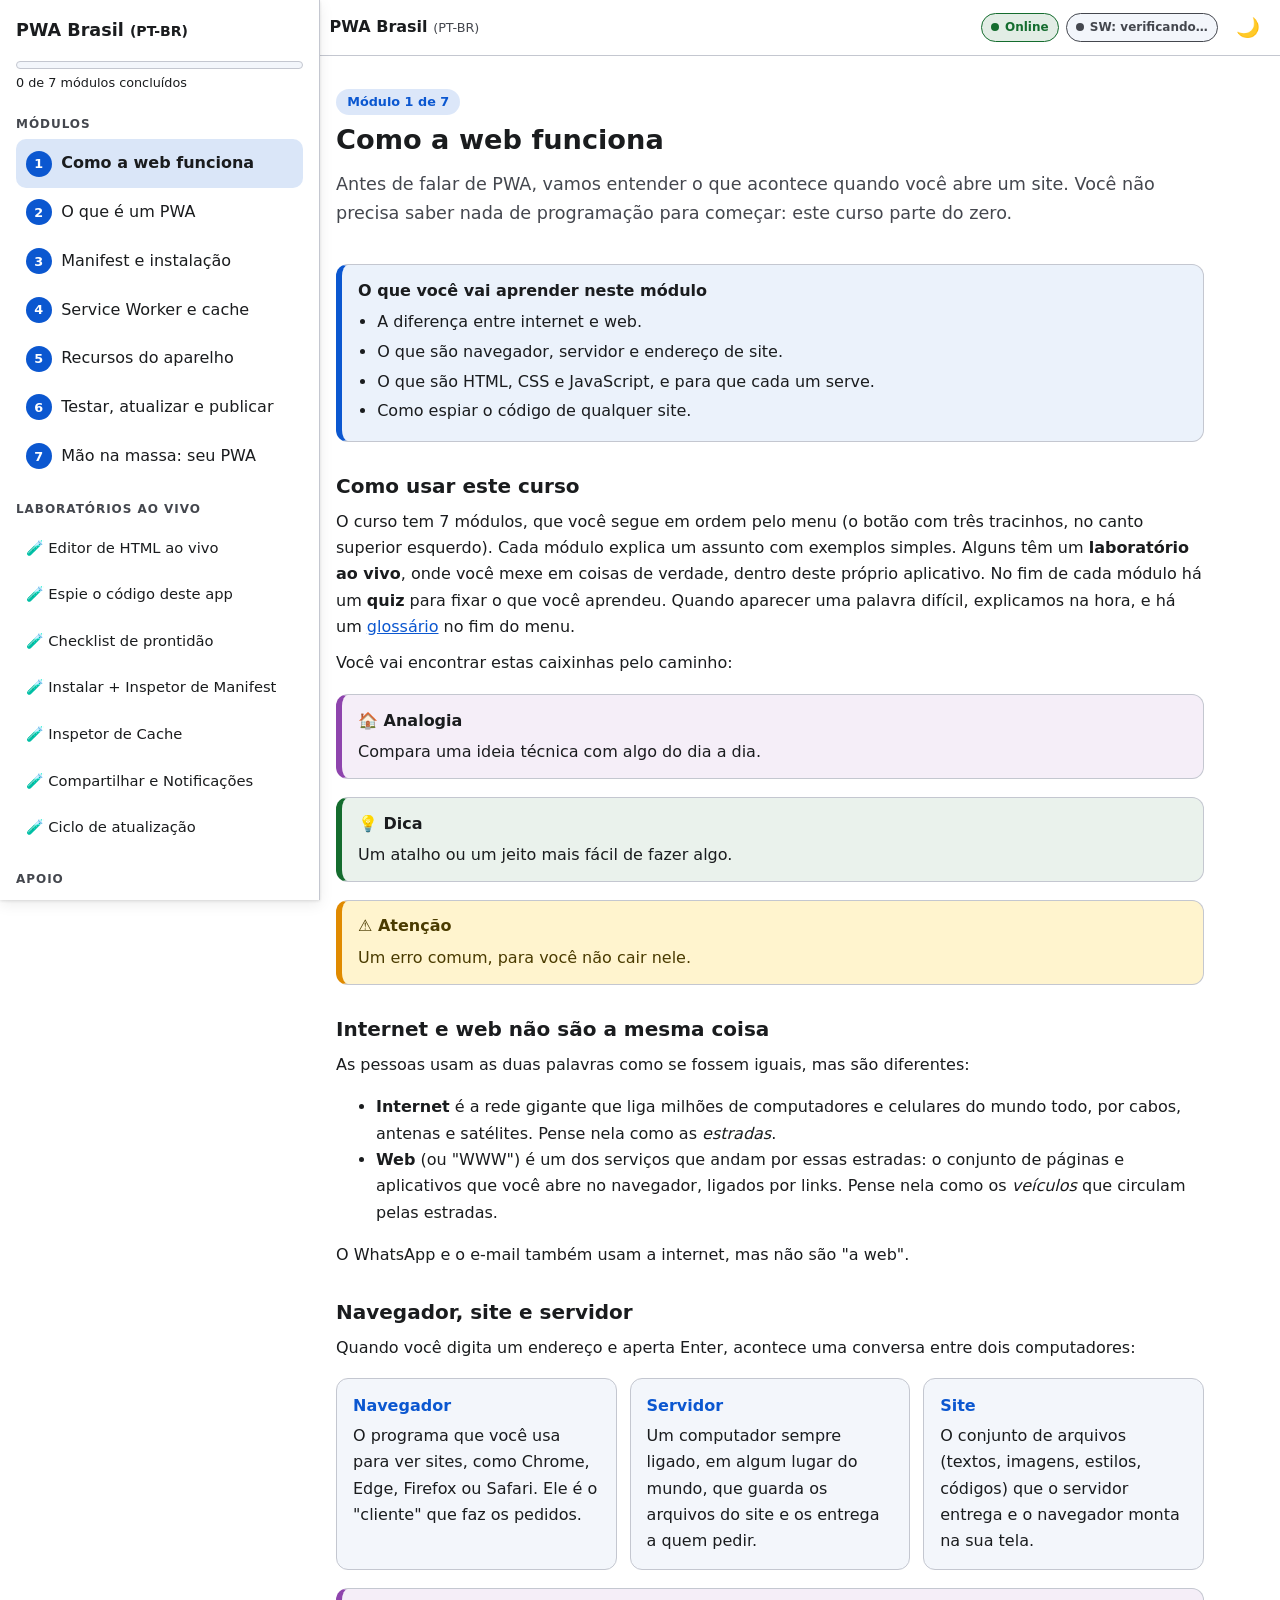
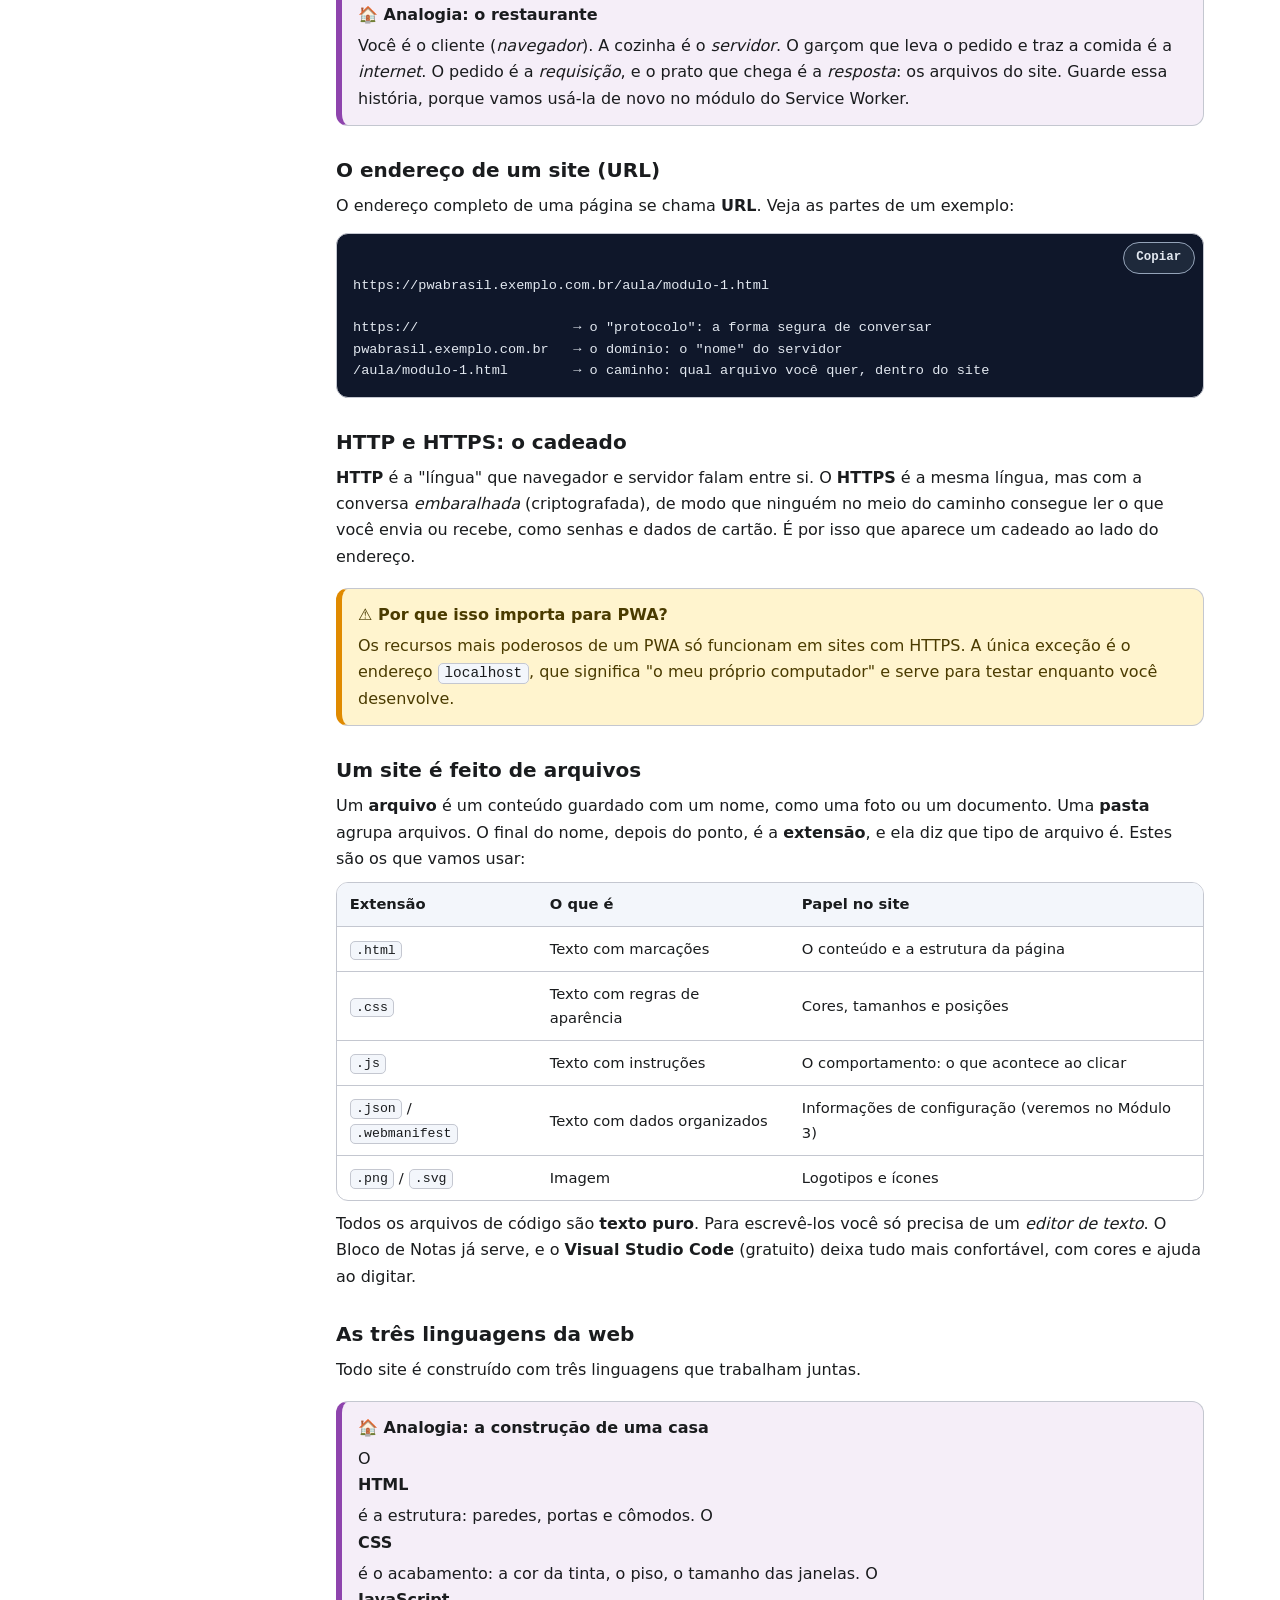
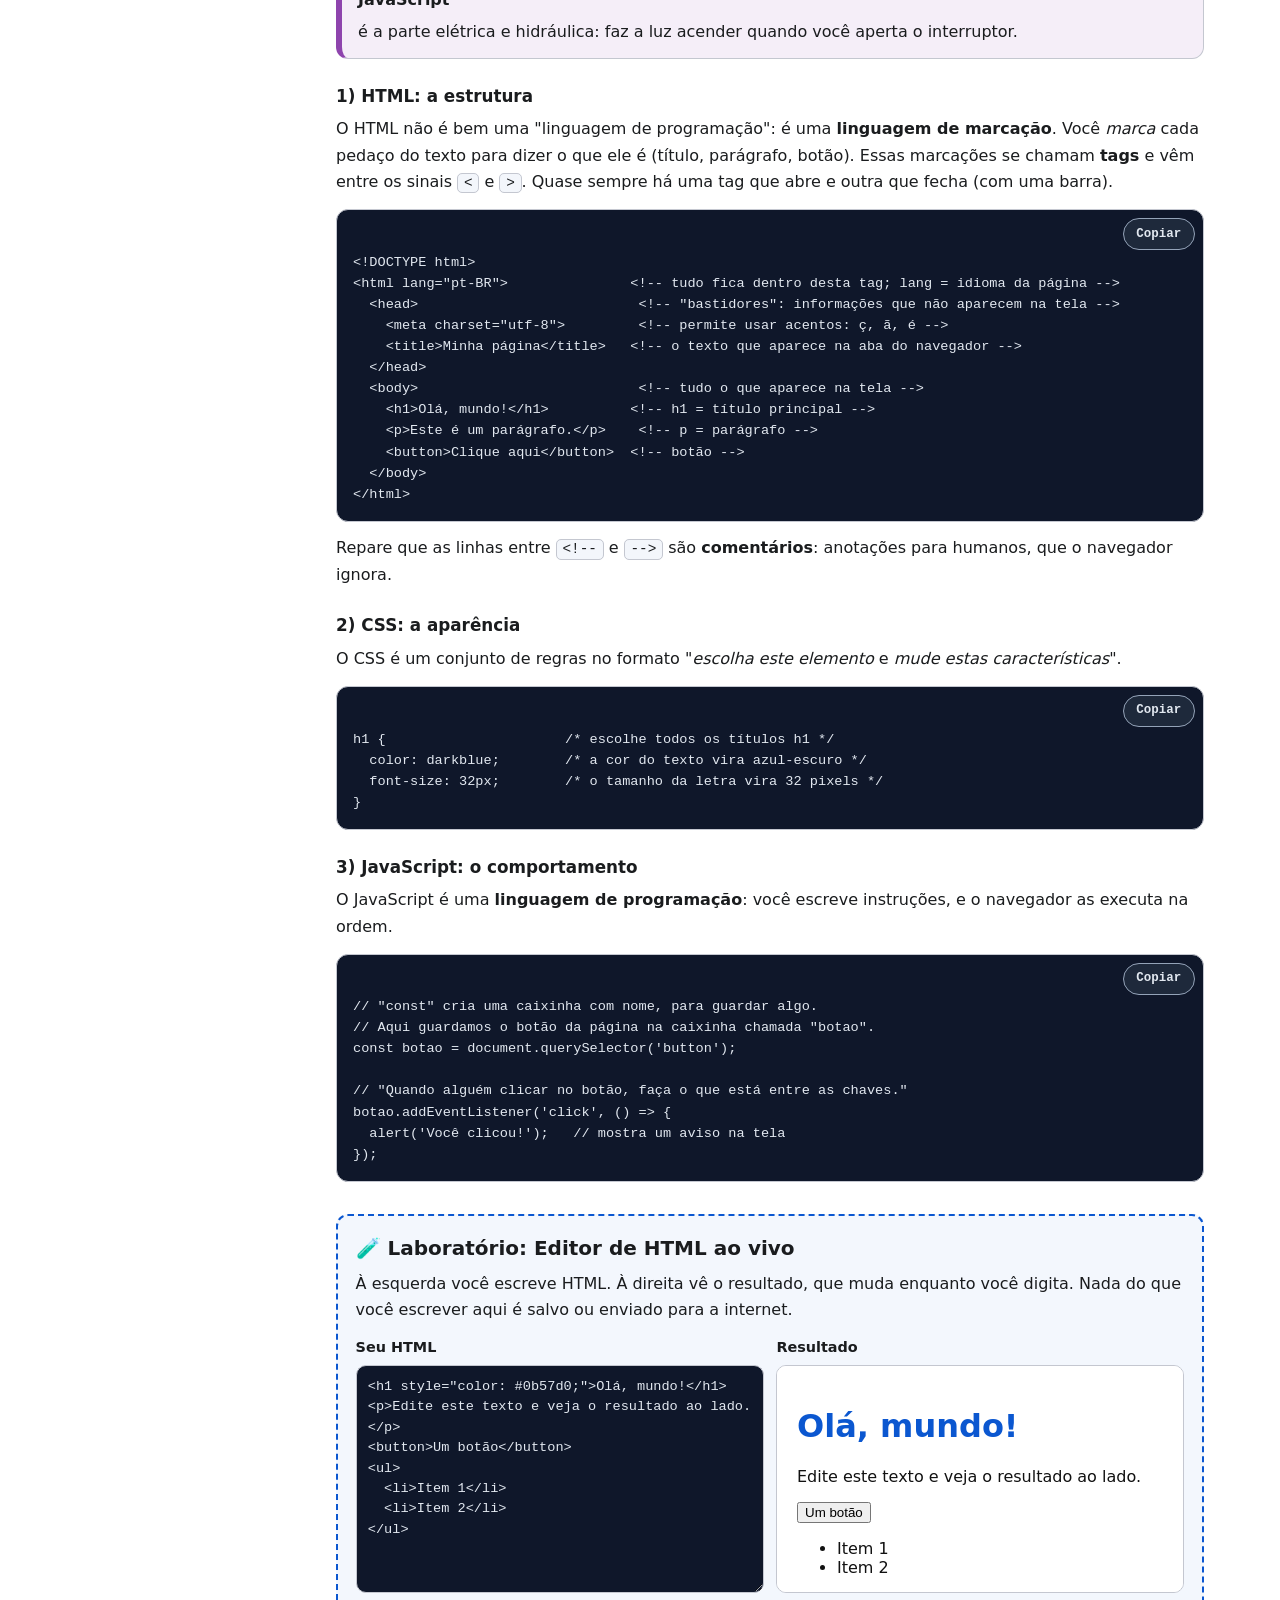
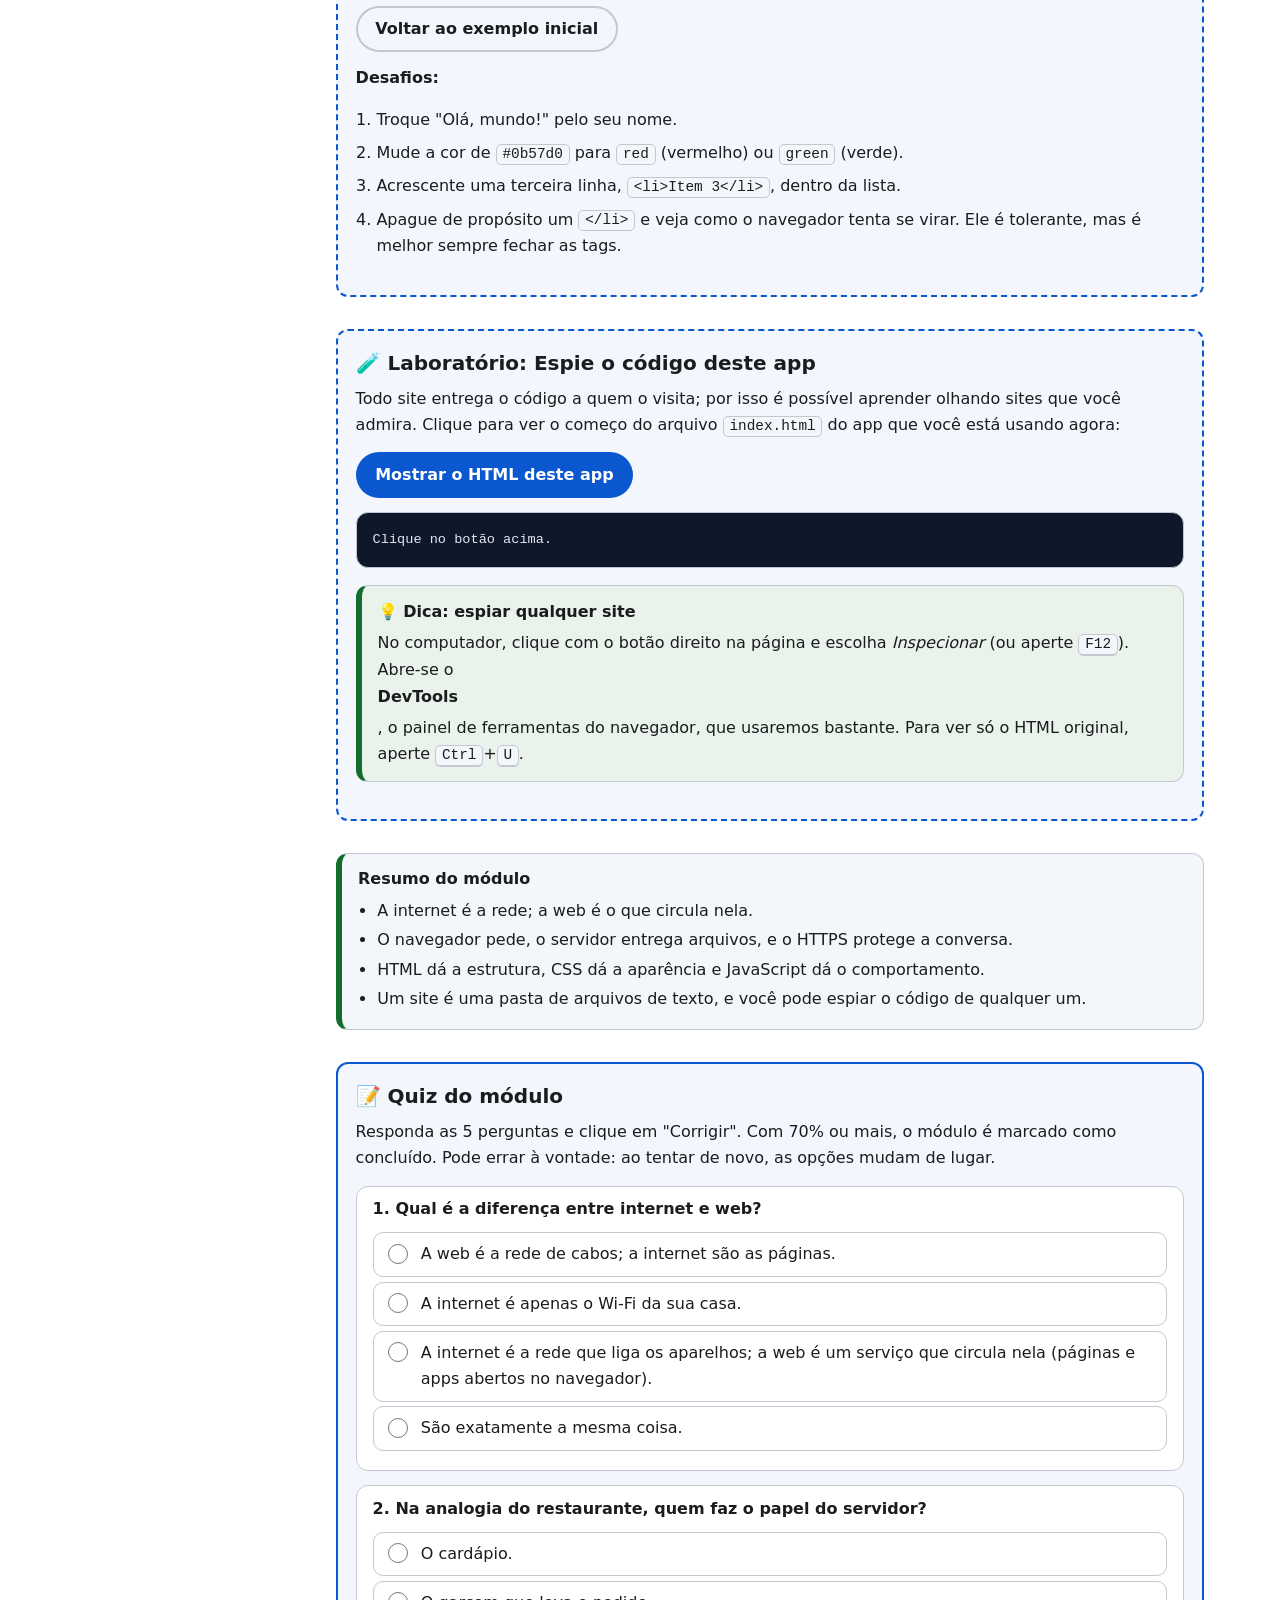
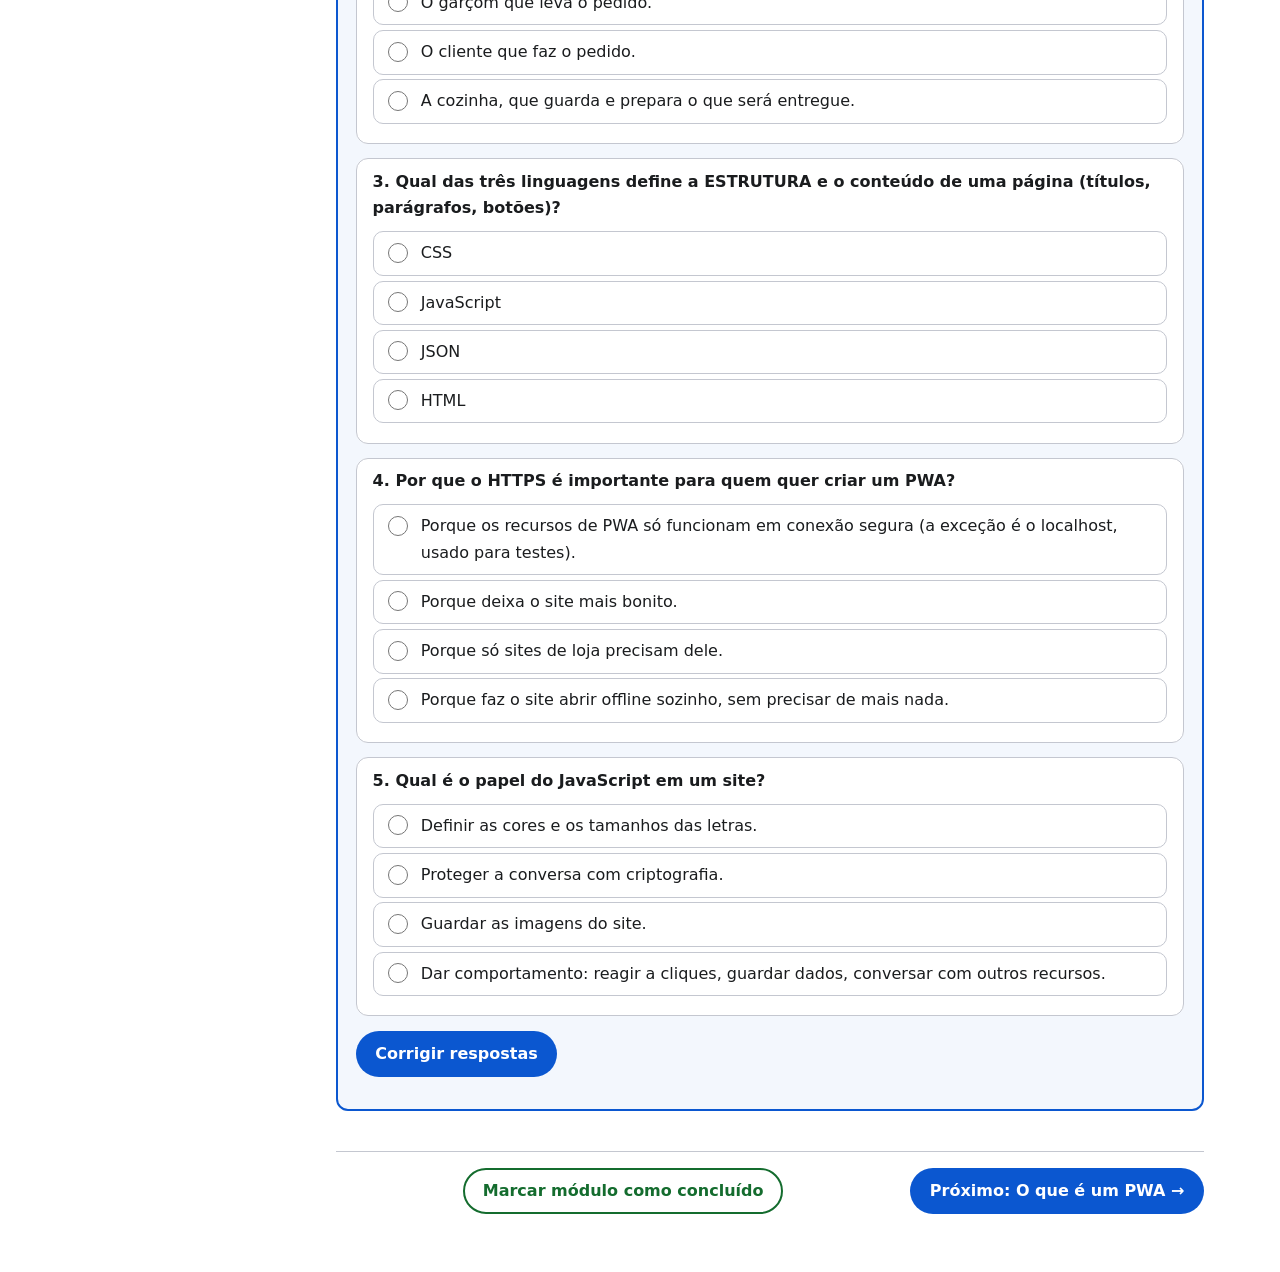
==== commit 24846a63: "Add files via upload" ====
--- a/index.html
+++ b/index.html
@@ -141,7 +141,7 @@
       </div>
 
       <h3>Como usar este curso</h3>
-      <p>O curso tem 7 módulos, que você segue em ordem pelo menu (o botão com três tracinhos, no canto superior esquerdo). Cada módulo explica um assunto com exemplos simples. Alguns têm um <strong>laboratório ao vivo</strong>, onde você mexe em coisas de verdade, dentro deste próprio aplicativo. Quando aparecer uma palavra difícil, explicamos na hora, e há um <a href="#glossario">glossário</a> no fim do menu.</p>
+      <p>O curso tem 7 módulos, que você segue em ordem pelo menu (o botão com três tracinhos, no canto superior esquerdo). Cada módulo explica um assunto com exemplos simples. Alguns têm um <strong>laboratório ao vivo</strong>, onde você mexe em coisas de verdade, dentro deste próprio aplicativo. No fim de cada módulo há um <strong>quiz</strong> para fixar o que você aprendeu. Quando aparecer uma palavra difícil, explicamos na hora, e há um <a href="#glossario">glossário</a> no fim do menu.</p>
       <p>Você vai encontrar estas caixinhas pelo caminho:</p>
       <div class="caixa caixa--analogia"><strong>🏠 Analogia</strong>Compara uma ideia técnica com algo do dia a dia.</div>
       <div class="caixa caixa--dica"><strong>💡 Dica</strong>Um atalho ou um jeito mais fácil de fazer algo.</div>
@@ -286,6 +286,8 @@
         </ul>
       </div>
 
+      <div class="quiz lab" data-quiz="modulo-1"></div>
+
       <footer class="modulo__rodape">
         <span></span>
         <button class="btn btn--sucesso btn-concluir" data-modulo="modulo-1">Marcar módulo como concluído</button>
@@ -401,6 +403,8 @@
           <li>Tem um código só para todos os aparelhos, mas alguns recursos são mais limitados que nos apps nativos.</li>
         </ul>
       </div>
+
+      <div class="quiz lab" data-quiz="modulo-2"></div>
 
       <footer class="modulo__rodape">
         <a class="btn btn--fantasma" href="#modulo-1" data-nav="modulo-1">← Anterior</a>
@@ -544,6 +548,8 @@
         </ul>
       </div>
 
+      <div class="quiz lab" data-quiz="modulo-3"></div>
+
       <footer class="modulo__rodape">
         <a class="btn btn--fantasma" href="#modulo-2" data-nav="modulo-2">← Anterior</a>
         <button class="btn btn--sucesso btn-concluir" data-modulo="modulo-3">Marcar módulo como concluído</button>
@@ -700,6 +706,8 @@
         </ul>
       </div>
 
+      <div class="quiz lab" data-quiz="modulo-4"></div>
+
       <footer class="modulo__rodape">
         <a class="btn btn--fantasma" href="#modulo-3" data-nav="modulo-3">← Anterior</a>
         <button class="btn btn--sucesso btn-concluir" data-modulo="modulo-4">Marcar módulo como concluído</button>
@@ -818,6 +826,8 @@
           <li>Compartilhar e notificar dependem de clique e de permissão da pessoa.</li>
         </ul>
       </div>
+
+      <div class="quiz lab" data-quiz="modulo-5"></div>
 
       <footer class="modulo__rodape">
         <a class="btn btn--fantasma" href="#modulo-4" data-nav="modulo-4">← Anterior</a>
@@ -901,7 +911,7 @@
         <p id="atualizacao-status" class="lab__saida" aria-live="polite">Versão do cache ativo: <strong id="versao-sw">—</strong></p>
         <p><strong>Para ver o banner aparecer:</strong></p>
         <ol class="passos">
-          <li>Com o app rodando no servidor local, abra o <code>sw.js</code> e mude a linha <code>const VERSAO = 'v1.1.0'</code> para <code>'v1.1.1'</code>.</li>
+          <li>Com o app rodando no servidor local, abra o <code>sw.js</code> e mude a linha <code>const VERSAO = 'v1.2.0'</code> para <code>'v1.2.1'</code>.</li>
           <li>Salve o arquivo.</li>
           <li>Volte ao app e clique em "Procurar nova versão".</li>
           <li>O banner "Nova versão disponível" surgirá no topo. Clique em "Atualizar agora" e veja a página recarregar com a versão nova.</li>
@@ -948,6 +958,8 @@
           <li>Teste em <code>localhost</code> e publique no GitHub Pages para ter HTTPS.</li>
         </ul>
       </div>
+
+      <div class="quiz lab" data-quiz="modulo-6"></div>
 
       <footer class="modulo__rodape">
         <a class="btn btn--fantasma" href="#modulo-5" data-nav="modulo-5">← Anterior</a>
@@ -1104,6 +1116,8 @@
           <li>Quando mudar arquivos, mude também a versão do cache.</li>
         </ul>
       </div>
+
+      <div class="quiz lab" data-quiz="modulo-7"></div>
 
       <footer class="modulo__rodape">
         <a class="btn btn--fantasma" href="#modulo-6" data-nav="modulo-6">← Anterior</a>
@@ -1207,5 +1221,6 @@
   <div id="toast" class="toast" role="status" aria-live="polite" hidden></div>
 
   <script src="app.js"></script>
+  <script src="quiz.js"></script>
 </body>
 </html>
--- a/styles.css
+++ b/styles.css
@@ -319,6 +319,23 @@
 }
 .copiar:hover { background: #334155; }
 
+/* Quiz */
+.quiz { border-style: solid; margin-top: 2rem; }
+.quiz__melhor { font-weight: 600; color: var(--sucesso); }
+.quiz__pergunta { border: 1px solid var(--borda); border-radius: var(--raio); background: var(--bg); margin: .9rem 0; padding: .6rem 1rem .9rem; min-width: 0; }
+/* legend flutuante: o enunciado longo quebra linha dentro da caixa, sem cortar a borda */
+.quiz__pergunta legend { float: left; width: 100%; padding: 0; margin: 0 0 .6rem; font-weight: 700; }
+.quiz__pergunta legend + * { clear: both; }
+.quiz__opcao { display: flex; align-items: flex-start; gap: .6rem; padding: .5rem .6rem; margin: .3rem 0; min-height: 44px; border: 1px solid var(--borda); border-radius: 10px; cursor: pointer; }
+.quiz__opcao:hover { background: var(--bg-suave); }
+.quiz__opcao input { width: 20px; height: 20px; margin-top: .15rem; flex: none; accent-color: var(--primaria); }
+.quiz__opcao--certa { border-color: var(--sucesso); border-width: 2px; background: color-mix(in srgb, var(--sucesso) 12%, var(--bg)); }
+.quiz__opcao--certa span::after { content: "  ✔ resposta certa"; font-weight: 700; color: var(--sucesso); }
+.quiz__opcao--errada { border-color: var(--perigo); border-width: 2px; background: color-mix(in srgb, var(--perigo) 10%, var(--bg)); }
+.quiz__opcao--errada span::after { content: "  ✘ sua resposta"; font-weight: 700; color: var(--perigo); }
+.quiz__retorno { margin: .6rem 0 0; font-size: .92rem; color: var(--texto-suave); }
+.quiz__retorno:empty { display: none; }
+
 .glossario dt { padding-top: .6rem; border-top: 1px solid var(--borda); color: var(--primaria); }
 .glossario dt:first-child { border-top: 0; }
 .cartao h4 small { font-weight: 500; color: var(--texto-suave); }
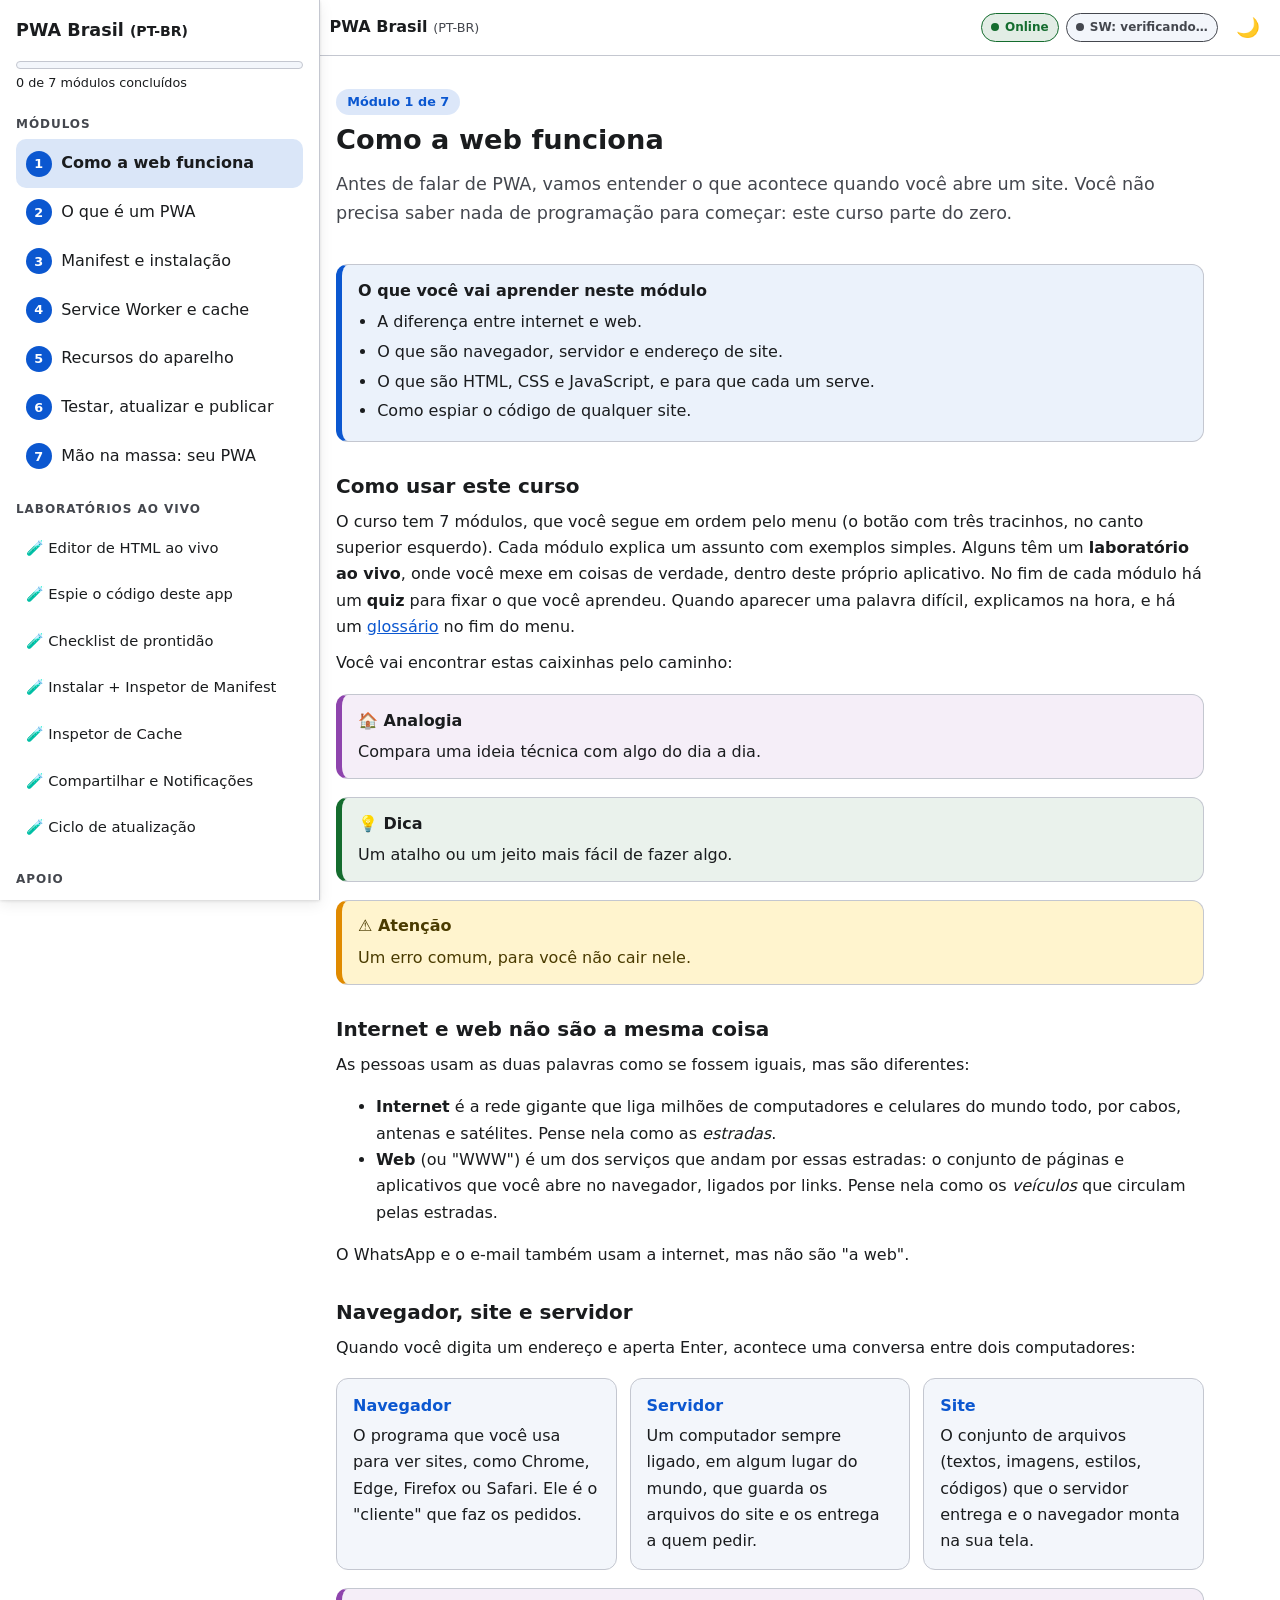
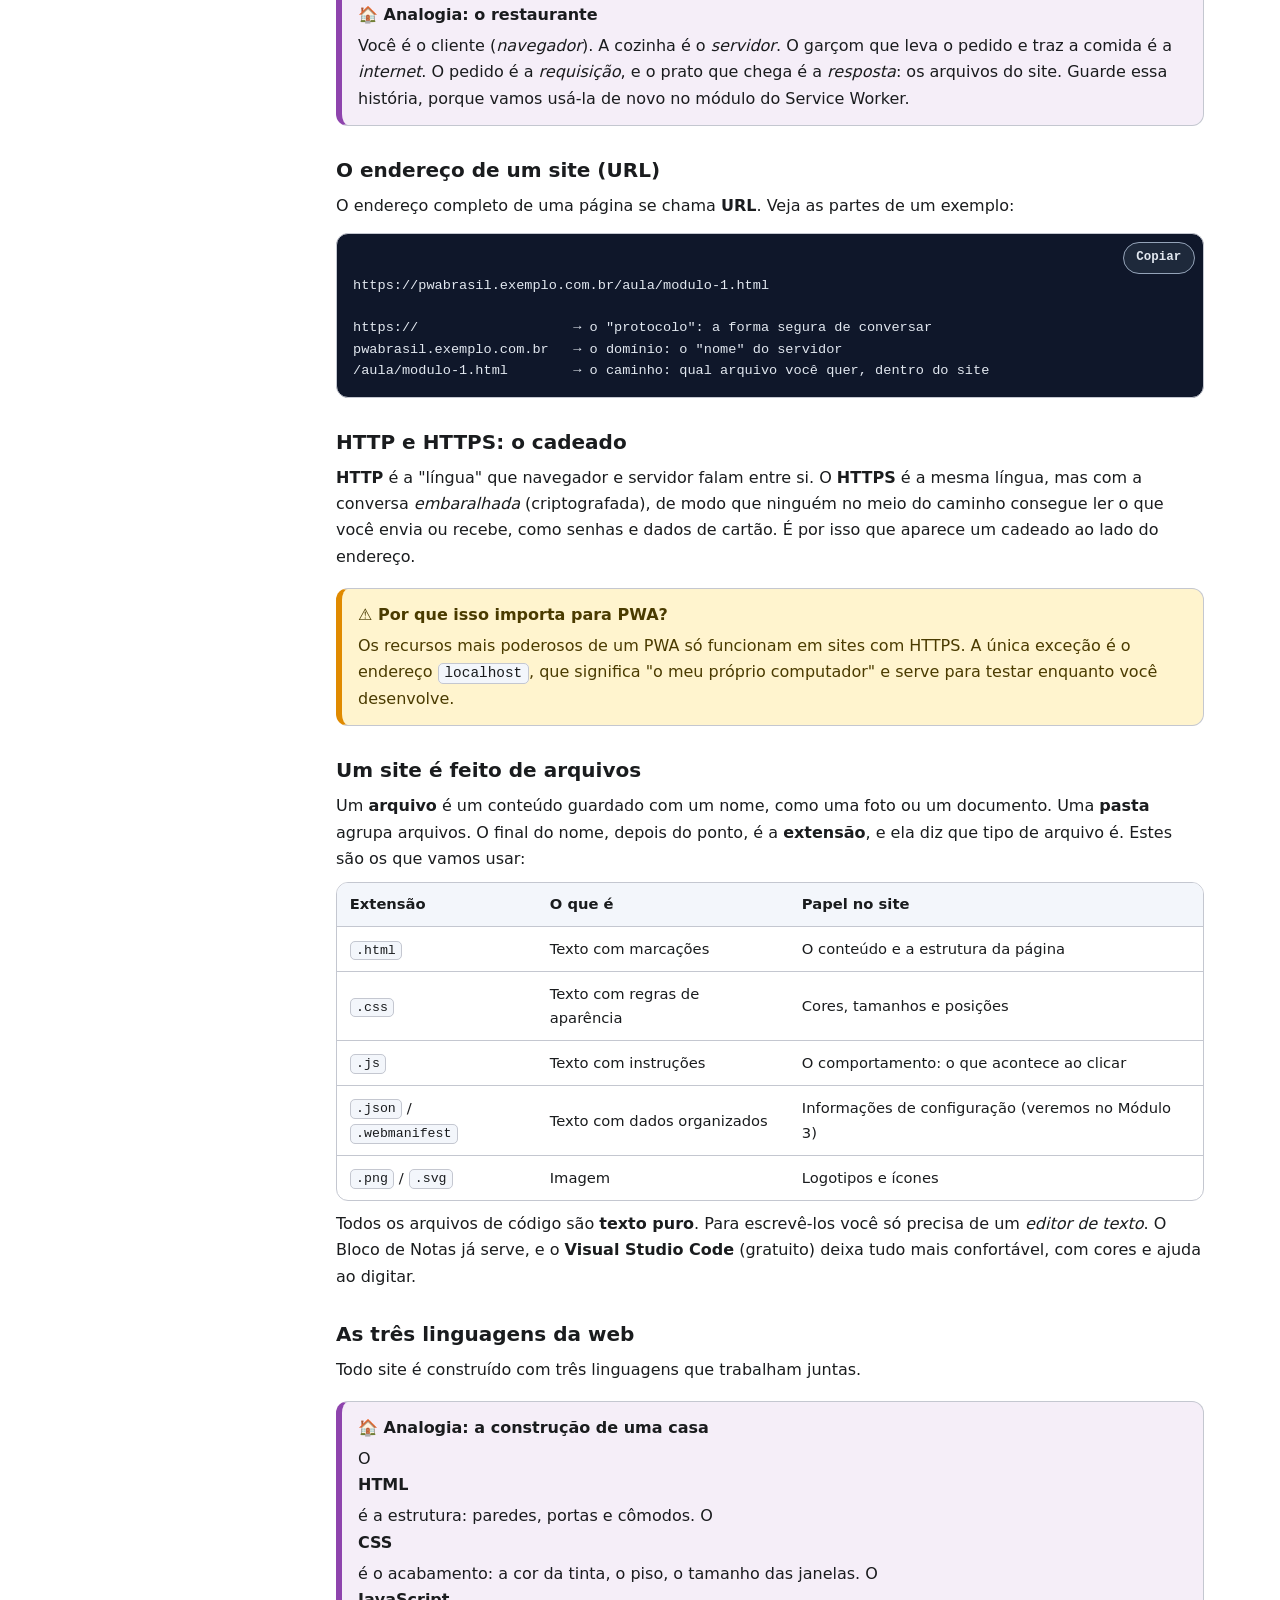
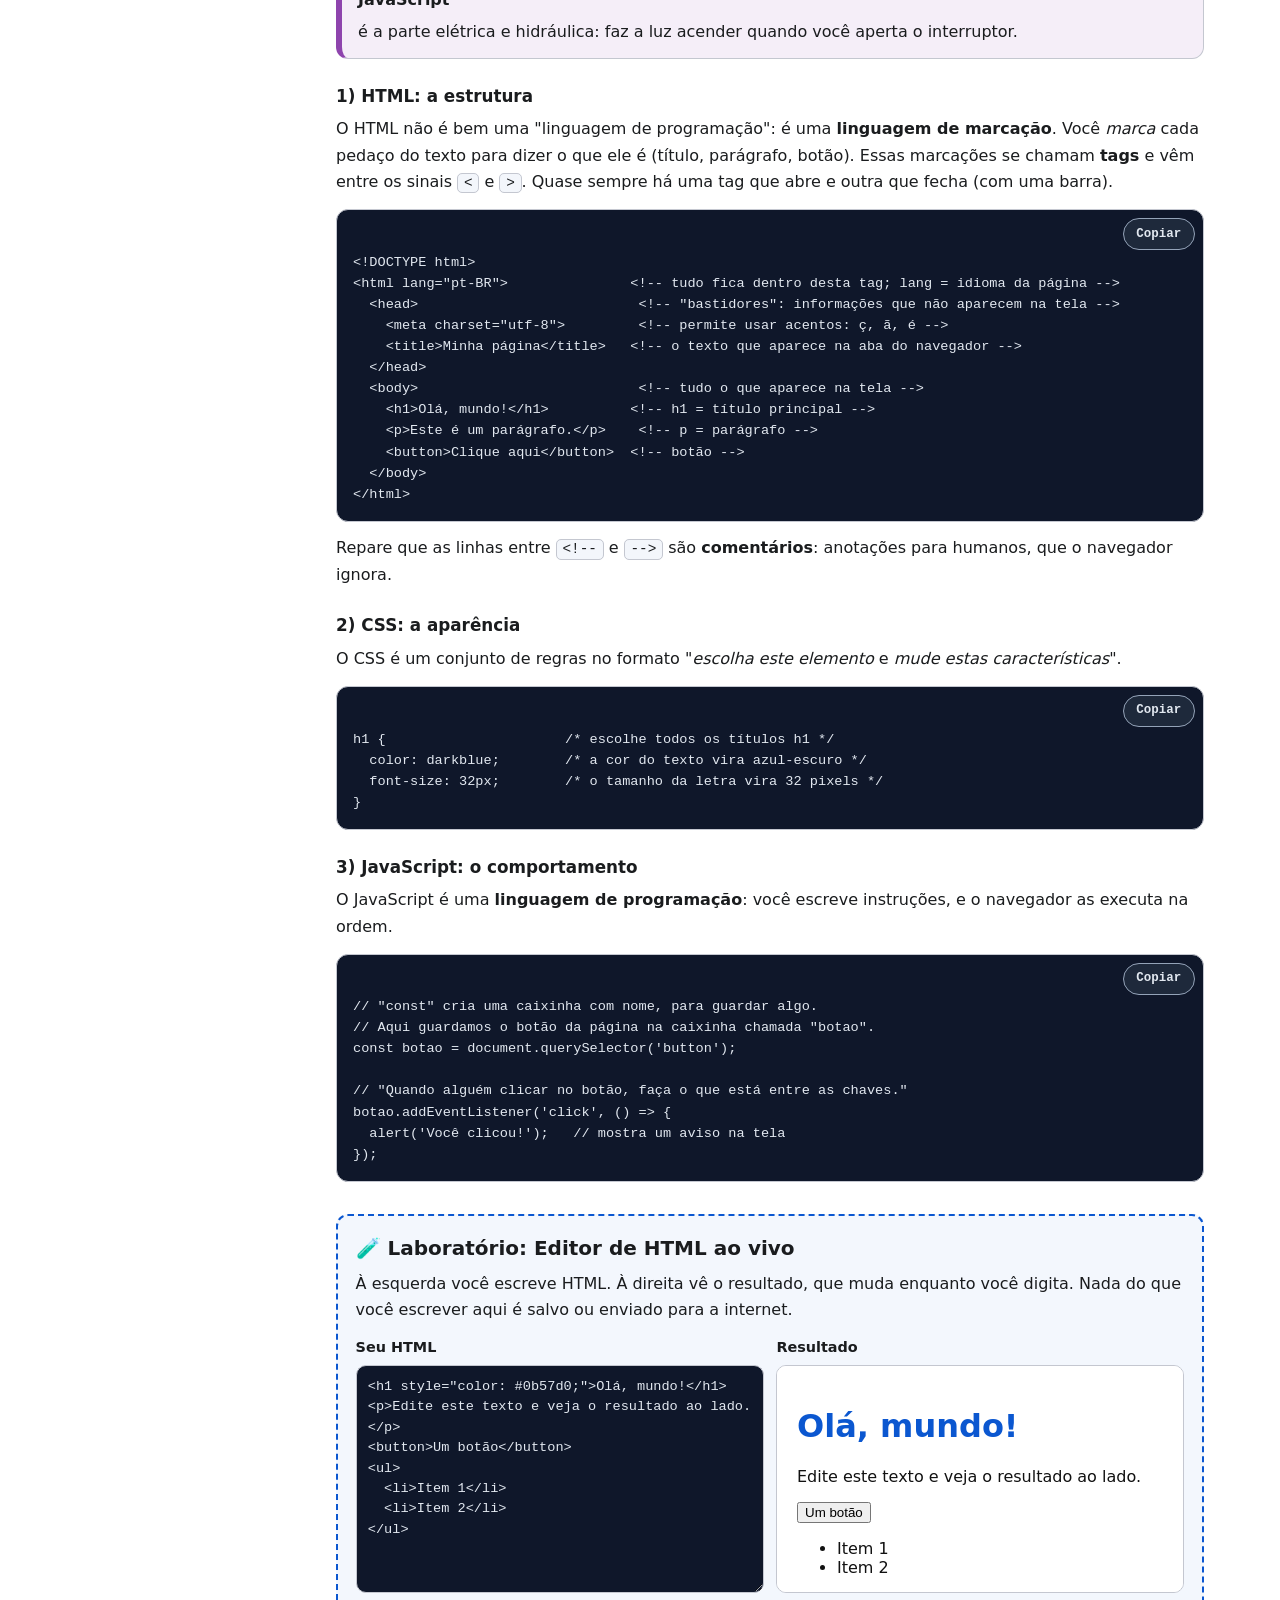
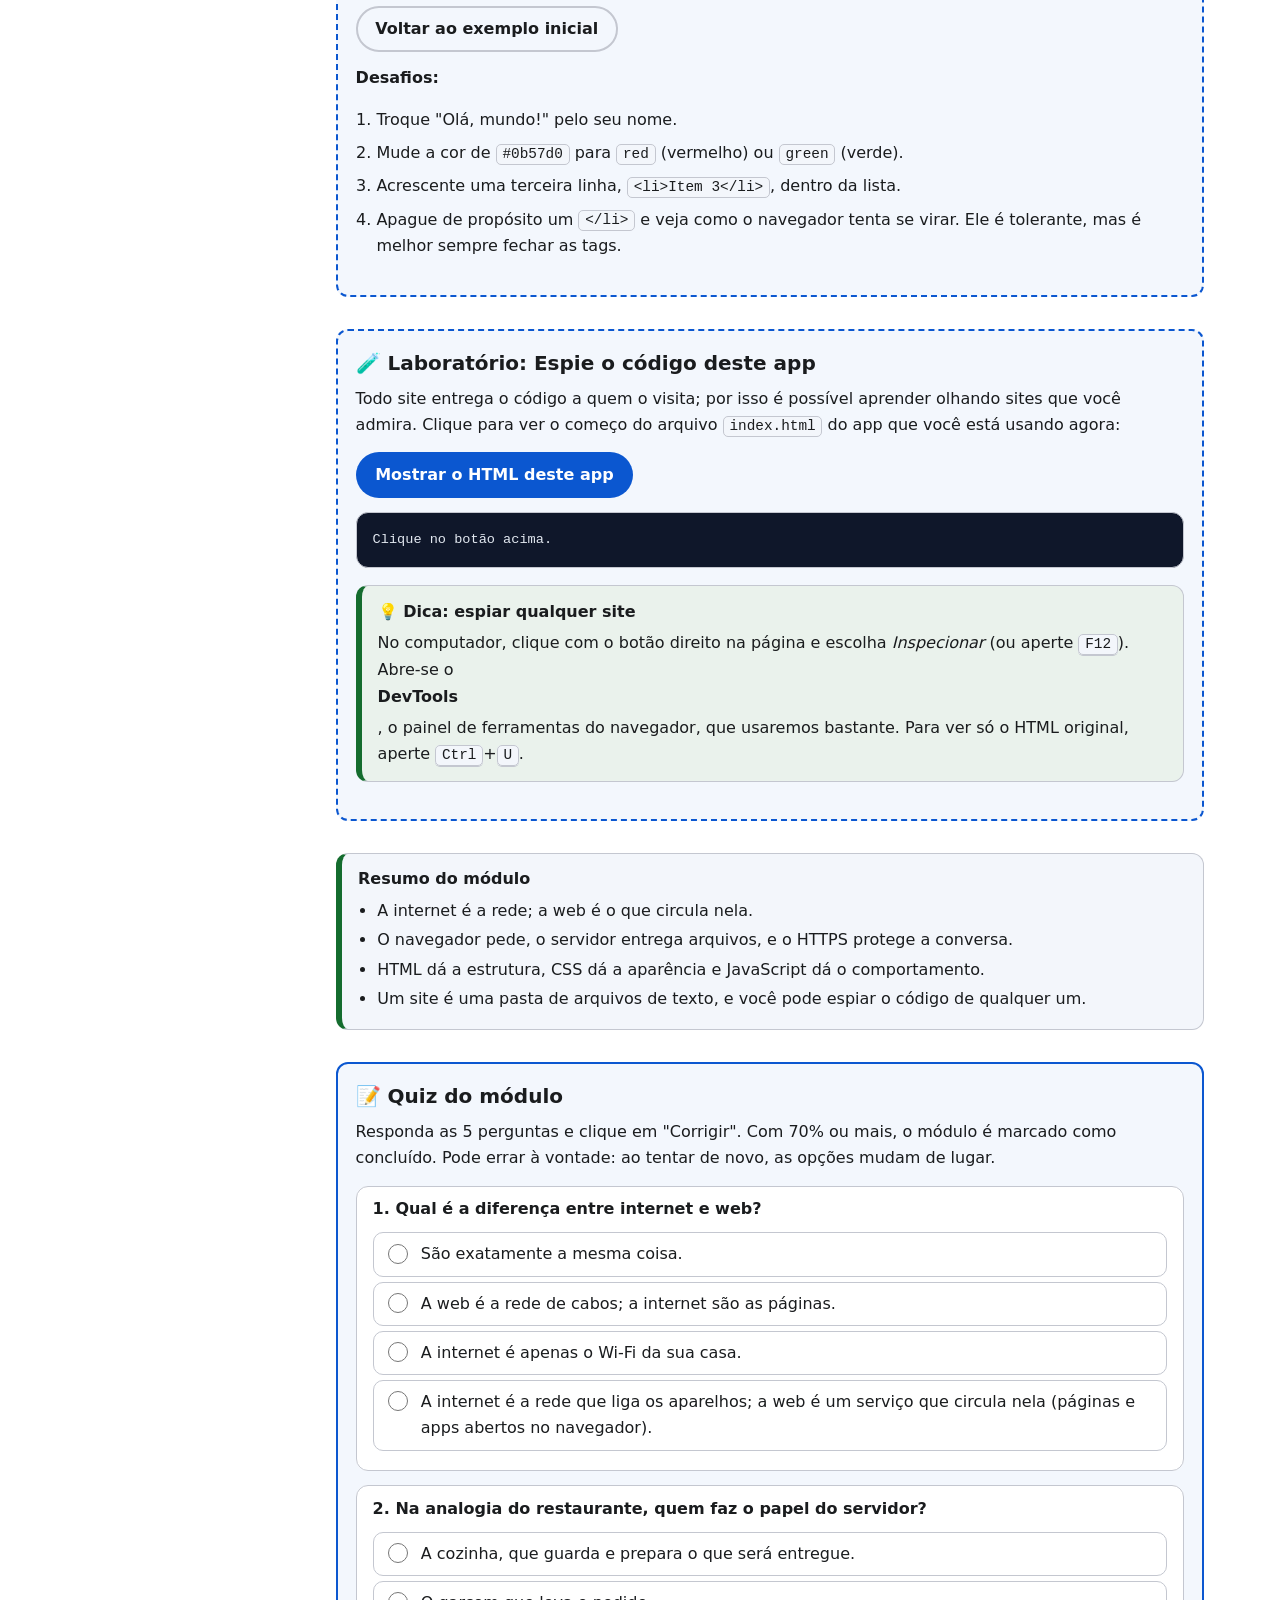
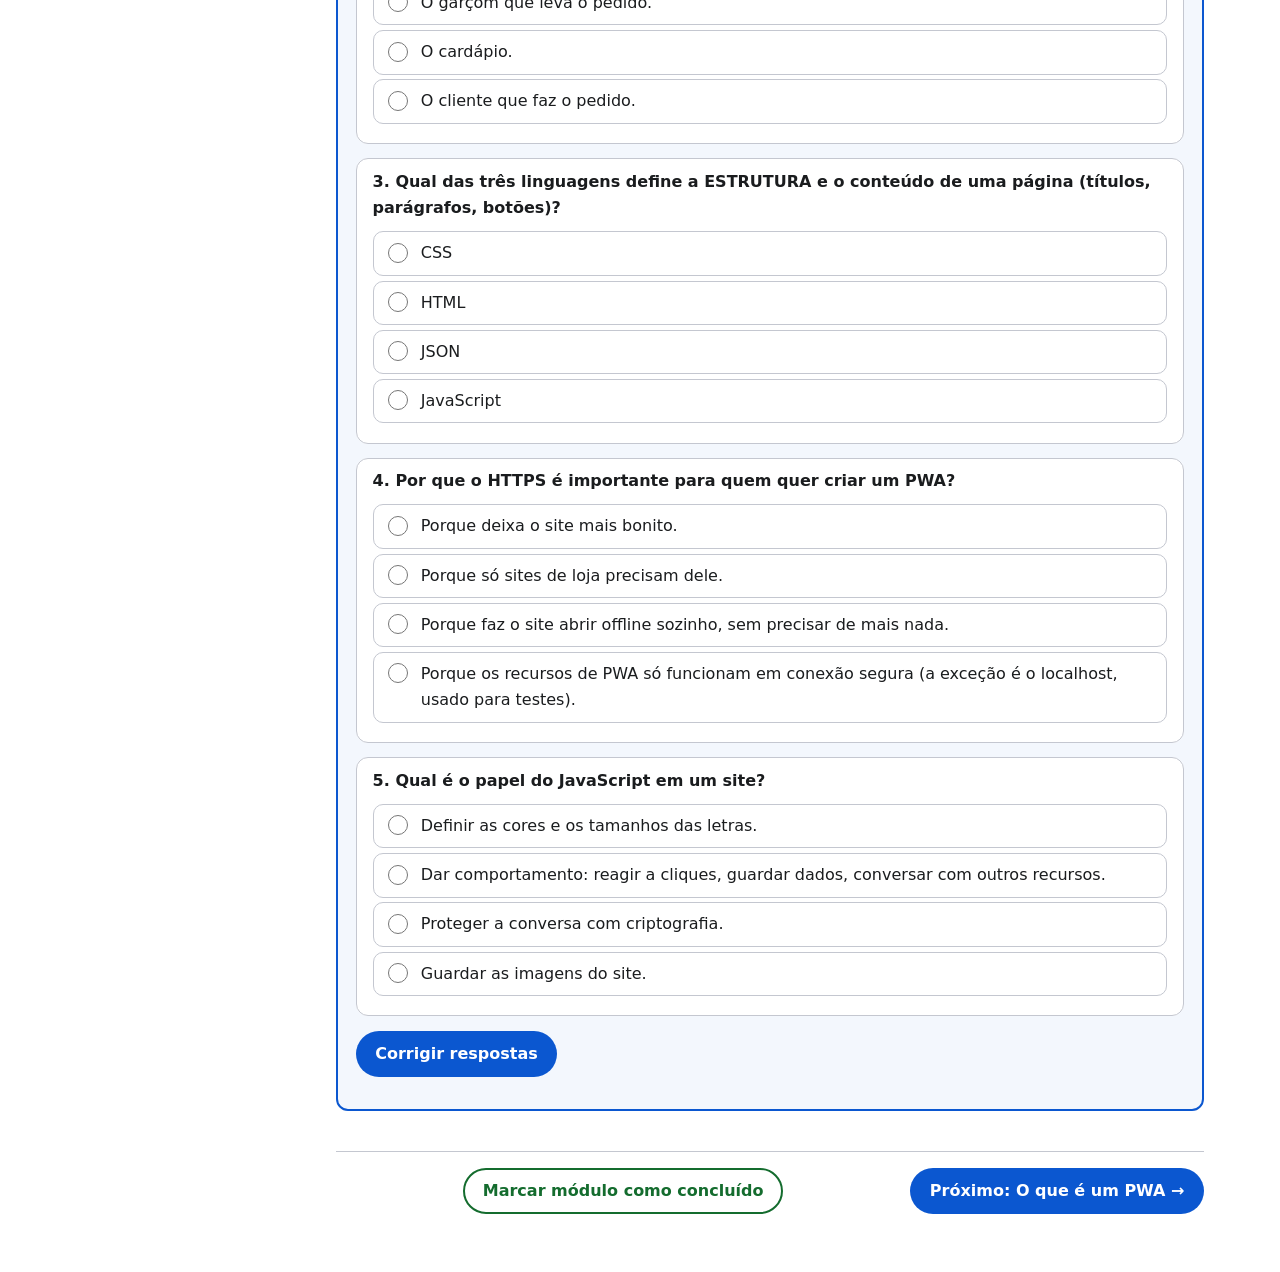
==== commit 691a266a: "Add files via upload" ====
--- a/index.html
+++ b/index.html
@@ -9,8 +9,8 @@
 
   <!-- Liga a página ao Web App Manifest (Módulo 3) -->
   <link rel="manifest" href="manifest.webmanifest">
-  <link rel="icon" href="icons/favicon.svg" type="image/svg+xml">
-  <link rel="apple-touch-icon" href="icons/apple-touch-icon.png">
+  <link rel="icon" href="favicon.svg" type="image/svg+xml">
+  <link rel="apple-touch-icon" href="apple-touch-icon.png">
   <meta name="apple-mobile-web-app-capable" content="yes">
   <meta name="mobile-web-app-capable" content="yes">
   <meta name="apple-mobile-web-app-title" content="PWA Brasil">
@@ -479,8 +479,8 @@
   "scope": "./",
   "display": "standalone",
   "icons": [
-    { "src": "icons/icon-192.png", "sizes": "192x192", "type": "image/png" },
-    { "src": "icons/icon-maskable-512.png", "sizes": "512x512",
+    { "src": "icon-192.png", "sizes": "192x192", "type": "image/png" },
+    { "src": "icon-maskable-512.png", "sizes": "512x512",
       "type": "image/png", "purpose": "maskable" }
   ]
 }</code></pre>
@@ -911,7 +911,7 @@
         <p id="atualizacao-status" class="lab__saida" aria-live="polite">Versão do cache ativo: <strong id="versao-sw">—</strong></p>
         <p><strong>Para ver o banner aparecer:</strong></p>
         <ol class="passos">
-          <li>Com o app rodando no servidor local, abra o <code>sw.js</code> e mude a linha <code>const VERSAO = 'v1.2.0'</code> para <code>'v1.2.1'</code>.</li>
+          <li>Com o app rodando no servidor local, abra o <code>sw.js</code> e mude a linha <code>const VERSAO = 'v1.3.0'</code> para <code>'v1.3.1'</code>.</li>
           <li>Salve o arquivo.</li>
           <li>Volte ao app e clique em "Procurar nova versão".</li>
           <li>O banner "Nova versão disponível" surgirá no topo. Clique em "Atualizar agora" e veja a página recarregar com a versão nova.</li>
@@ -936,13 +936,13 @@
       <ol class="passos">
         <li>Crie uma conta gratuita em <code>github.com</code>.</li>
         <li>Clique no <strong>+</strong> no alto da página e em <strong>New repository</strong>. Dê um nome (ex.: <code>meu-pwa</code>), deixe como <strong>Public</strong> e crie.</li>
-        <li>Na página do repositório, clique em <strong>uploading an existing file</strong> e arraste os arquivos do seu projeto (mantendo as pastas, como a <code>icons</code>). Clique em <strong>Commit changes</strong>.</li>
+        <li>Na página do repositório, clique em <strong>uploading an existing file</strong> e arraste <strong>todos</strong> os arquivos do seu projeto de uma vez (neste curso eles ficam soltos, sem subpastas, o que deixa o envio pelo navegador bem simples). Clique em <strong>Commit changes</strong>.</li>
         <li>Vá em <strong>Settings → Pages</strong>. Em <em>Source</em> escolha <em>Deploy from a branch</em>, depois a branch <code>main</code> e a pasta <code>/ (root)</code>, e clique em <strong>Save</strong>.</li>
         <li>Espere 1 a 2 minutos. O endereço do seu app aparece na própria página, no formato <code>https://seu-usuario.github.io/meu-pwa/</code>.</li>
       </ol>
       <div class="caixa caixa--dica">
         <strong>💡 Por que os caminhos deste projeto são "relativos"?</strong>
-        Repare que escrevemos <code>./sw.js</code> e <code>icons/icon-192.png</code>, e não <code>/sw.js</code>. O endereço do GitHub Pages tem o nome do repositório no meio (<code>/meu-pwa/</code>), e caminhos relativos funcionam em qualquer pasta.
+        Repare que escrevemos <code>./sw.js</code> e <code>icon-192.png</code>, e não <code>/sw.js</code>. O endereço do GitHub Pages tem o nome do repositório no meio (<code>/meu-pwa/</code>), e caminhos relativos funcionam em qualquer pasta.
       </div>
 
       <div class="parabens" id="parabens" hidden>
@@ -998,8 +998,8 @@
       <h3>Passo 2: o ícone</h3>
       <p>Você precisa de duas imagens PNG quadradas, de 192×192 e 512×512 pixels. Para começar, baixe as deste curso (depois, troque pelas suas) e salve-as dentro da pasta <code>meu-pwa</code> com estes nomes:</p>
       <p class="lab__acoes">
-        <a class="btn btn--secundario" href="icons/icon-192.png" download="icon-192.png">Baixar icon-192.png</a>
-        <a class="btn btn--secundario" href="icons/icon-512.png" download="icon-512.png">Baixar icon-512.png</a>
+        <a class="btn btn--secundario" href="icon-192.png" download="icon-192.png">Baixar icon-192.png</a>
+        <a class="btn btn--secundario" href="icon-512.png" download="icon-512.png">Baixar icon-512.png</a>
       </p>
 
       <h3>Passo 3: o index.html</h3>
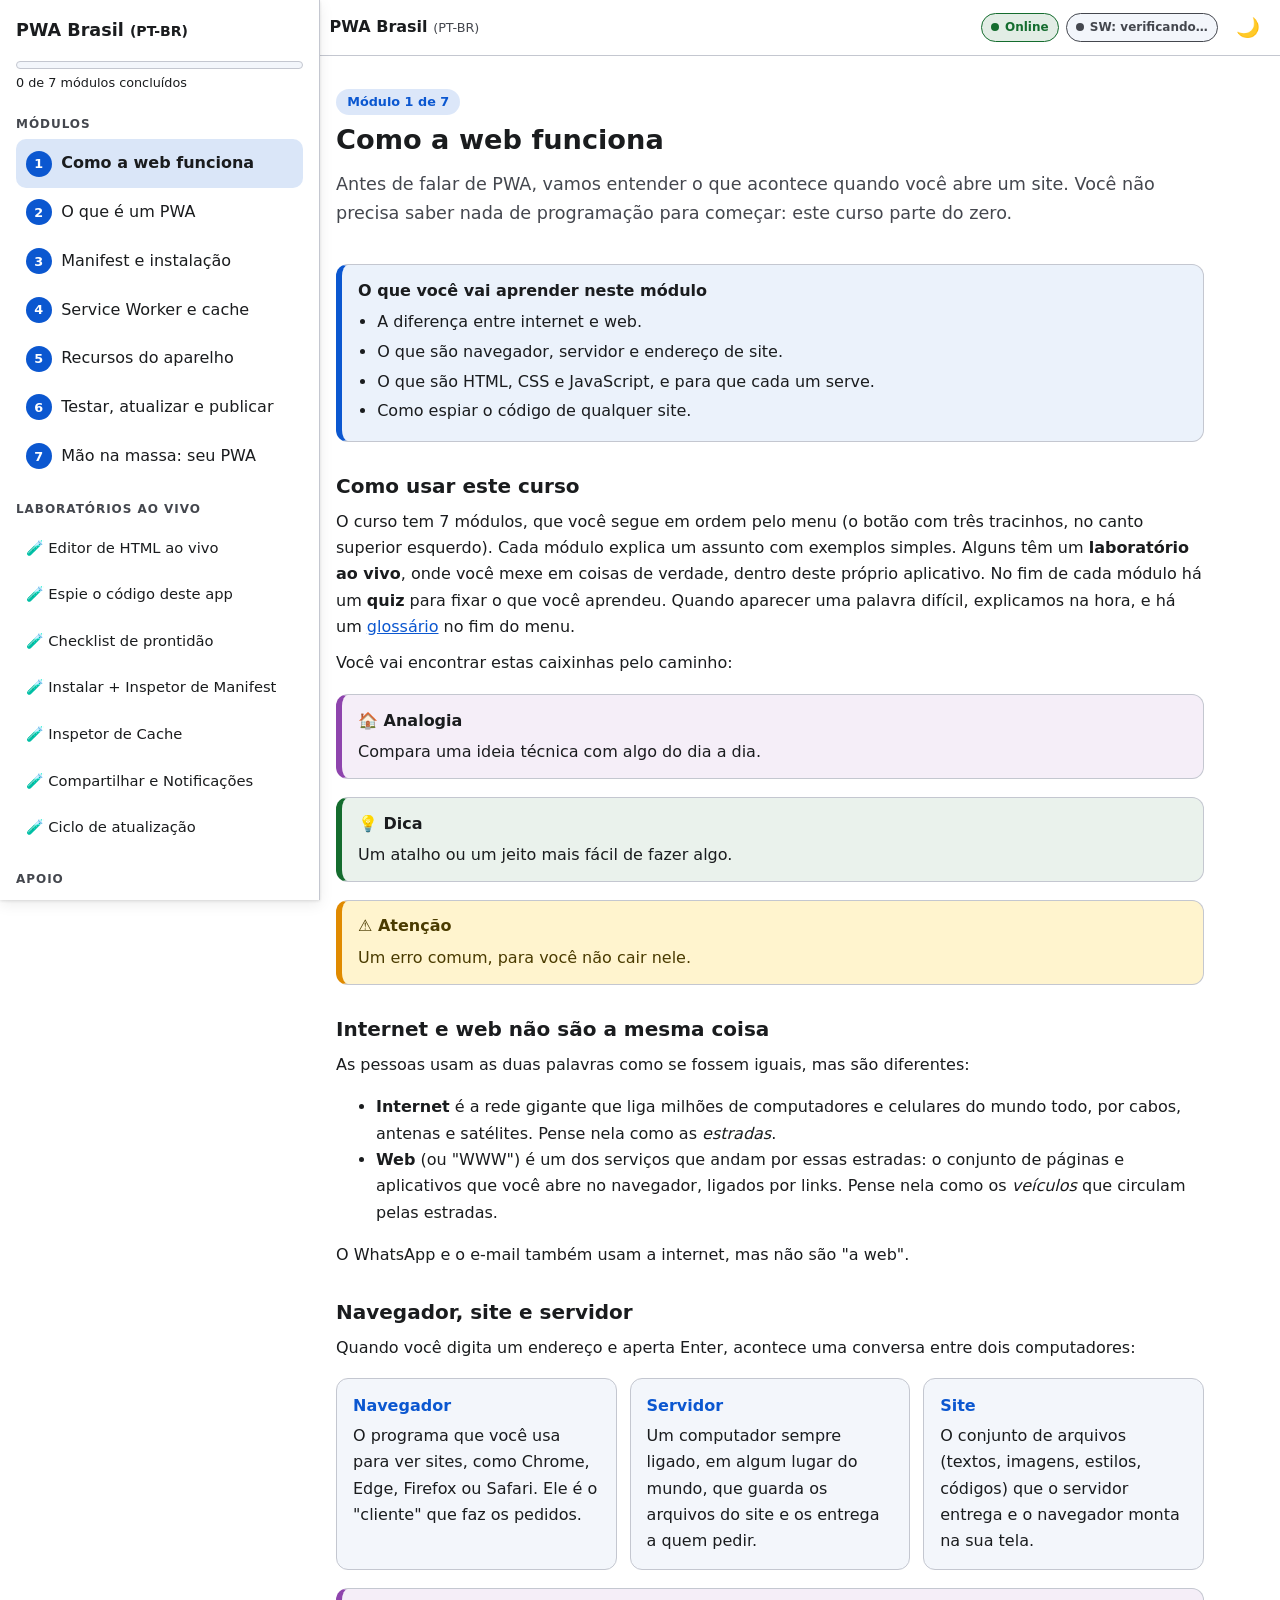
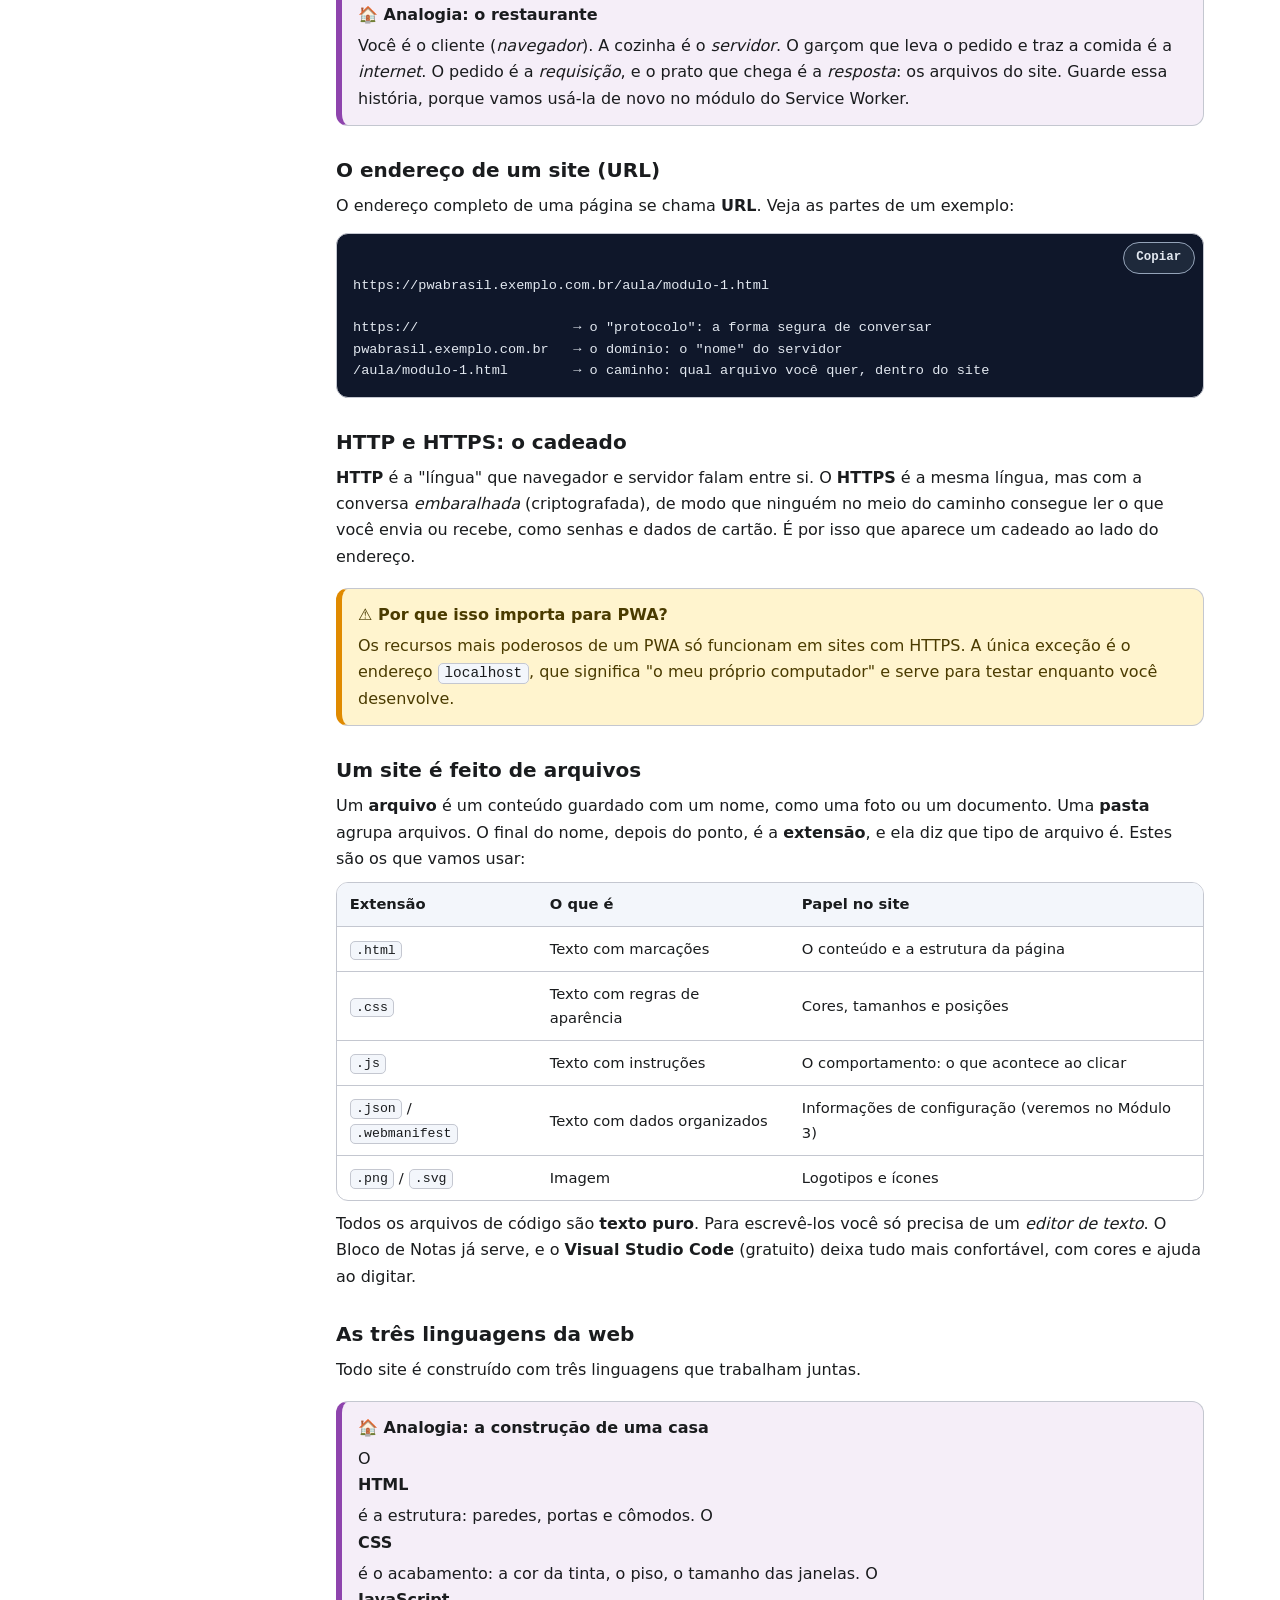
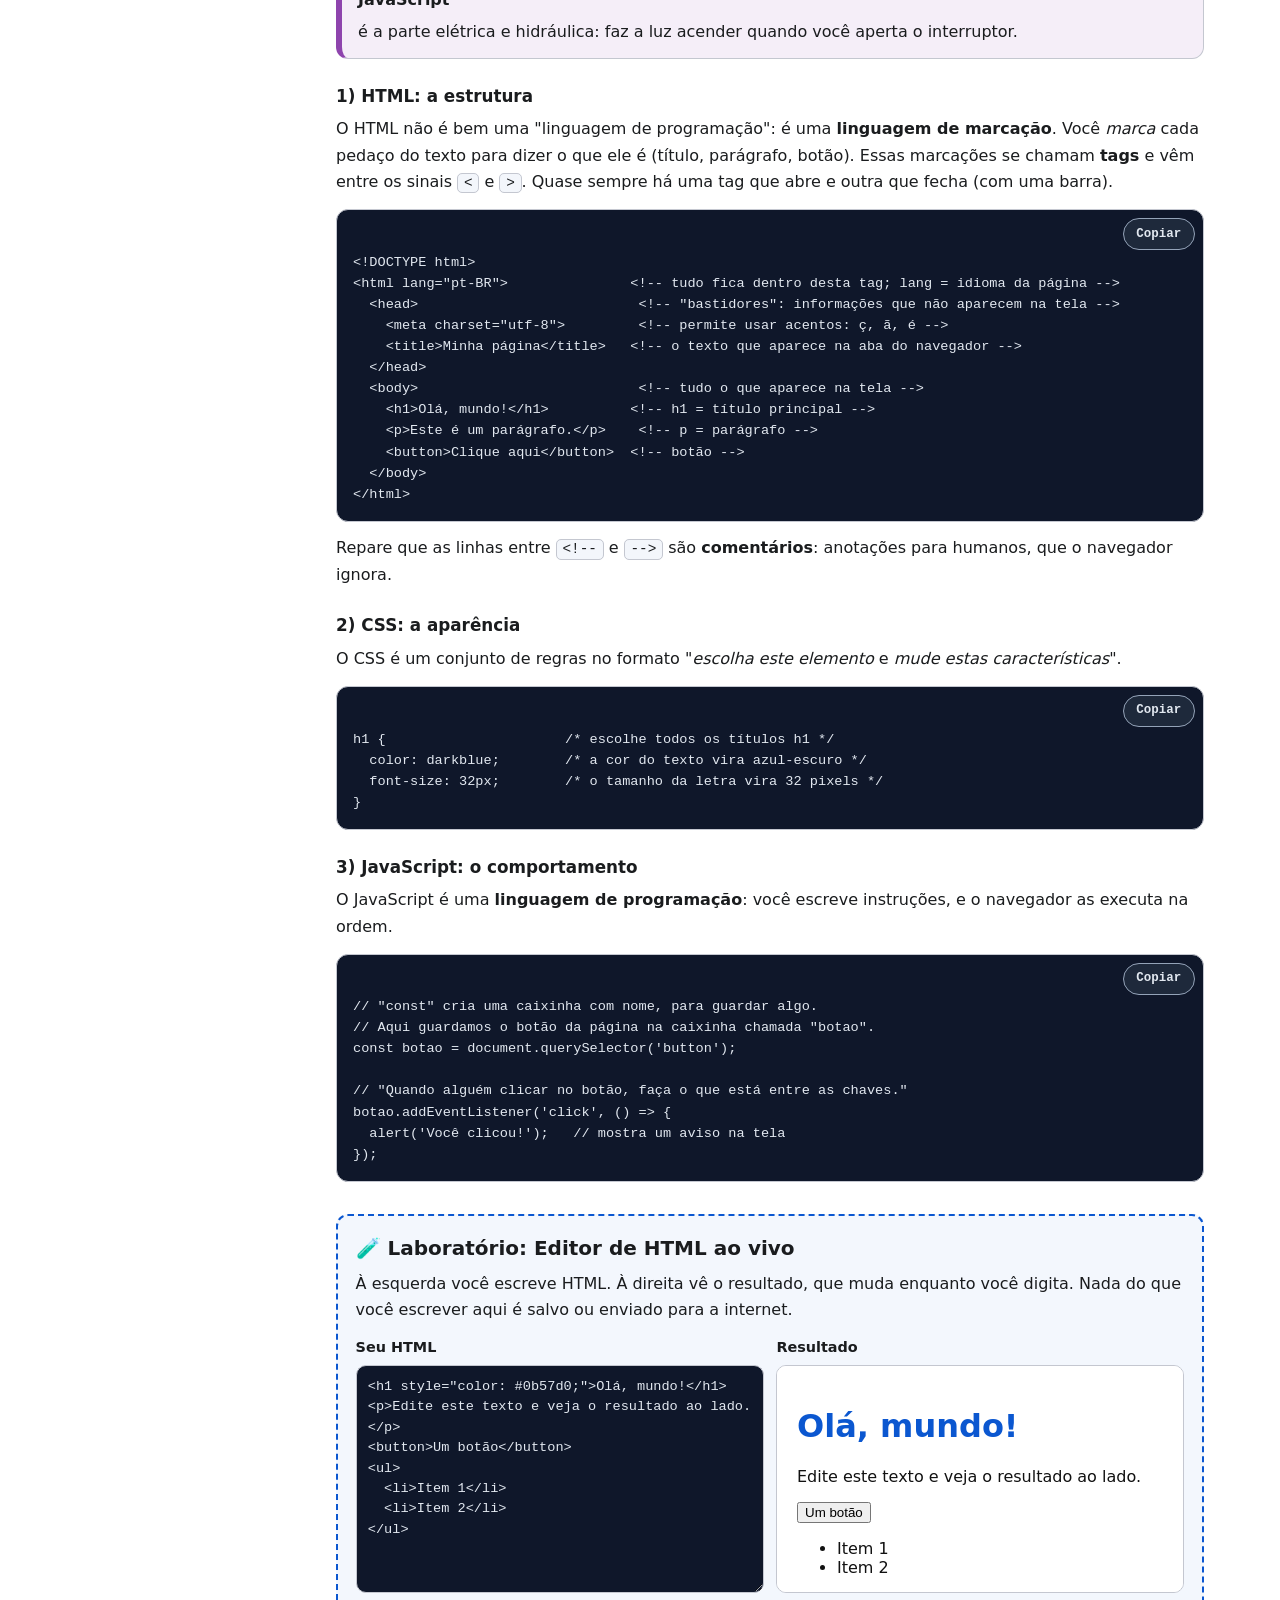
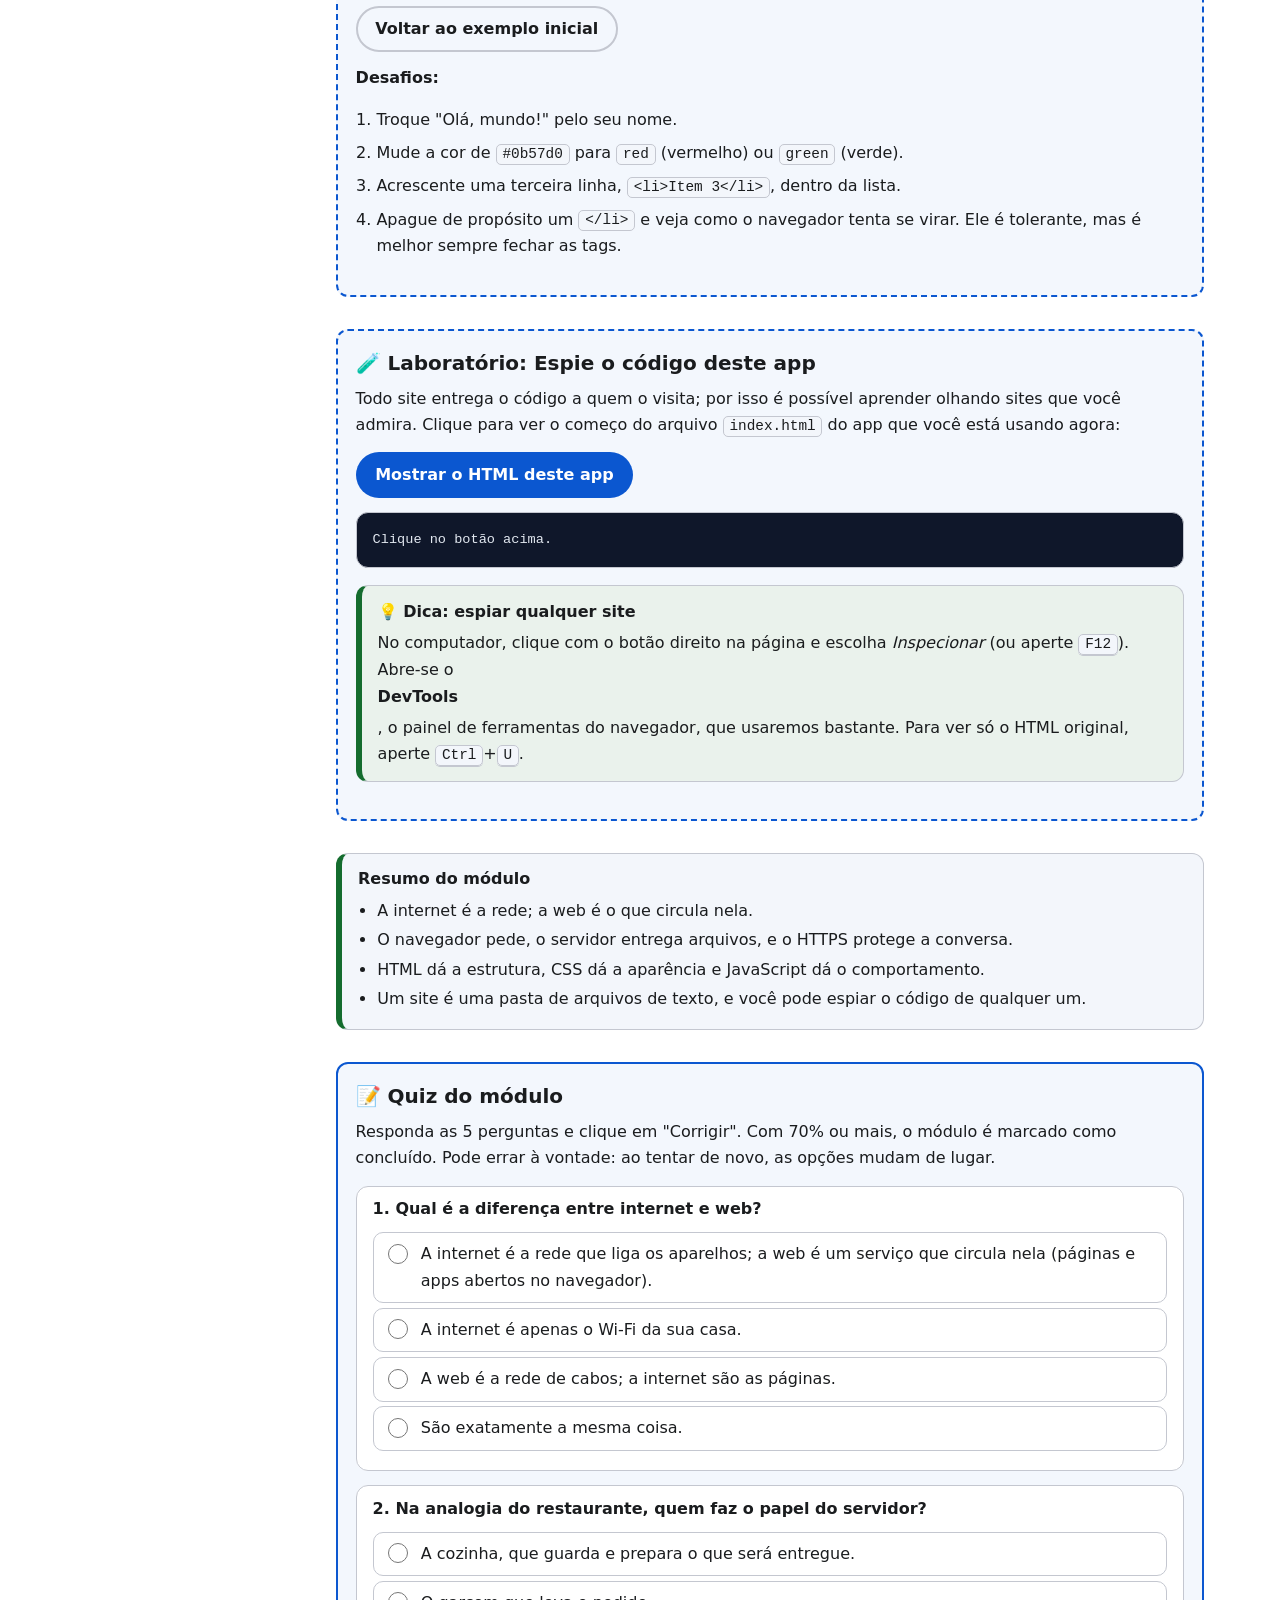
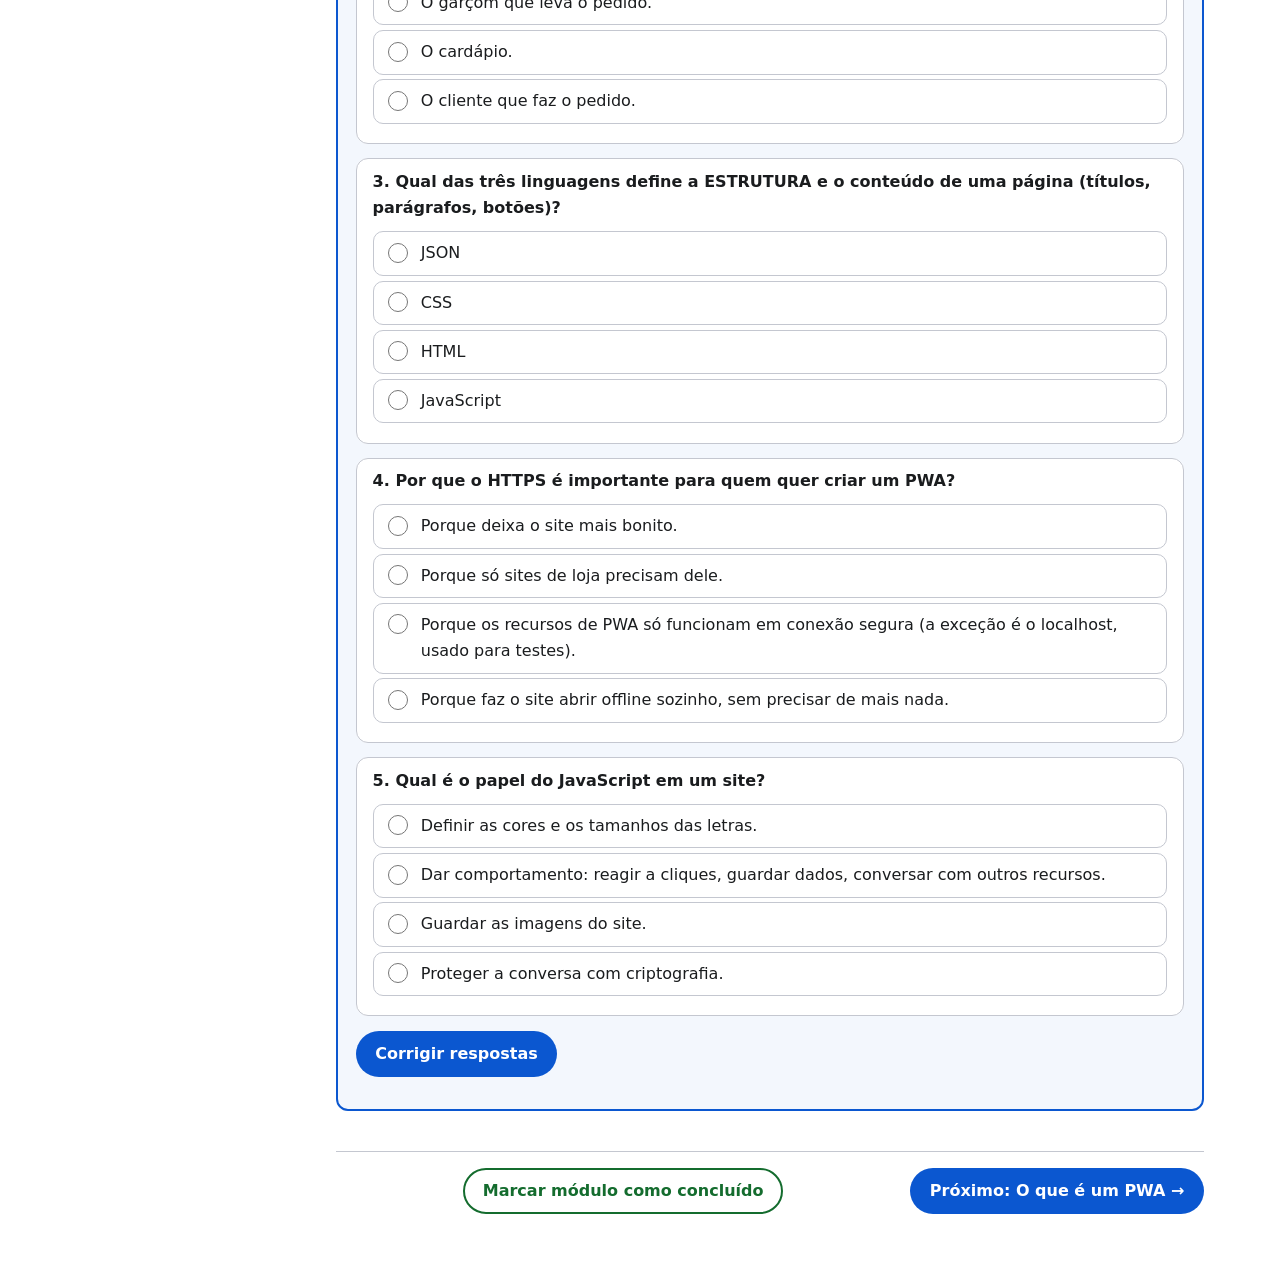
==== commit bee9d853: "Add files via upload" ====
--- a/index.html
+++ b/index.html
@@ -114,6 +114,7 @@
       </ul>
       <p class="drawer__titulo">Apoio</p>
       <ul class="menu">
+        <li><a href="#certificado" data-modulo="certificado"><span class="menu__num" aria-hidden="true">🎓</span> Certificado</a></li>
         <li><a href="#glossario" data-modulo="glossario"><span class="menu__num" aria-hidden="true">Aa</span> Glossário</a></li>
       </ul>
     </nav>
@@ -911,7 +912,7 @@
         <p id="atualizacao-status" class="lab__saida" aria-live="polite">Versão do cache ativo: <strong id="versao-sw">—</strong></p>
         <p><strong>Para ver o banner aparecer:</strong></p>
         <ol class="passos">
-          <li>Com o app rodando no servidor local, abra o <code>sw.js</code> e mude a linha <code>const VERSAO = 'v1.3.0'</code> para <code>'v1.3.1'</code>.</li>
+          <li>Com o app rodando no servidor local, abra o <code>sw.js</code> e mude a linha <code>const VERSAO = 'v1.4.0'</code> para <code>'v1.4.1'</code>.</li>
           <li>Salve o arquivo.</li>
           <li>Volte ao app e clique em "Procurar nova versão".</li>
           <li>O banner "Nova versão disponível" surgirá no topo. Clique em "Atualizar agora" e veja a página recarregar com a versão nova.</li>
@@ -947,7 +948,7 @@
 
       <div class="parabens" id="parabens" hidden>
         <h3>🎉 Parabéns!</h3>
-        <p>Você concluiu todos os módulos. Agora é a hora de construir o seu próprio PWA. Se ainda não fez o último módulo, ele é o seu passo a passo.</p>
+        <p>Você concluiu todos os módulos. Agora é a hora de construir o seu próprio PWA. Se ainda não fez o último módulo, ele é o seu passo a passo. Depois, <a href="#certificado">emita o seu certificado</a>.</p>
       </div>
 
       <div class="caixa caixa--resumo">
@@ -1122,6 +1123,48 @@
       <footer class="modulo__rodape">
         <a class="btn btn--fantasma" href="#modulo-6" data-nav="modulo-6">← Anterior</a>
         <button class="btn btn--sucesso btn-concluir" data-modulo="modulo-7">Marcar módulo como concluído</button>
+        <a class="btn btn--primario" href="#certificado" data-nav="certificado">Certificado →</a>
+      </footer>
+    </section>
+
+    <!-- ================= CERTIFICADO ================= -->
+    <section id="certificado" class="modulo" data-titulo="Certificado de conclusão" hidden>
+      <header class="modulo__cab">
+        <p class="selo">Conquista</p>
+        <h2>Certificado de conclusão</h2>
+        <p class="lead">Terminou o curso? Emita o seu certificado, gerado aqui mesmo no seu aparelho, sem enviar nada para a internet.</p>
+      </header>
+
+      <h3>Como liberar</h3>
+      <p>O certificado é liberado quando você for aprovado nos <strong>7 quizzes</strong>, com 70% ou mais em cada um. Veja como está o seu caminho:</p>
+      <ul id="cert-lista" class="checklist" aria-live="polite"></ul>
+      <p id="cert-status" class="lab__saida" aria-live="polite"></p>
+
+      <div class="lab">
+        <h3>🎓 Gerar o meu certificado</h3>
+        <div class="form-linha">
+          <label>Seu nome, como deve aparecer no certificado
+            <input id="cert-nome" type="text" maxlength="60" placeholder="Ex.: Ana Souza" autocomplete="name">
+          </label>
+          <button id="btn-cert-gerar" class="btn btn--primario" disabled>Gerar certificado</button>
+        </div>
+        <p id="cert-erro" class="lab__saida erro" aria-live="polite"></p>
+        <div id="cert-resultado" hidden>
+          <canvas id="cert-canvas" class="cert-canvas" width="1754" height="1240" role="img" aria-label="Pré-visualização do certificado de conclusão"></canvas>
+          <div class="lab__acoes">
+            <button id="btn-cert-baixar" class="btn btn--sucesso">Baixar imagem (PNG)</button>
+          </div>
+          <p class="nota">Dica: a imagem tem tamanho de folha A4 deitada. Para imprimir ou salvar em PDF, abra a imagem baixada e use a opção de imprimir do seu aparelho.</p>
+        </div>
+        <div class="caixa caixa--atencao">
+          <strong>⚠️ Sobre o valor deste certificado</strong>
+          É um certificado de participação emitido automaticamente pelo próprio aplicativo, a partir das notas guardadas neste navegador. Ele não tem validade oficial. Se você limpar os dados do site, as notas somem e será preciso refazer os quizzes.
+        </div>
+      </div>
+
+      <footer class="modulo__rodape">
+        <a class="btn btn--fantasma" href="#modulo-7" data-nav="modulo-7">← Voltar ao Módulo 7</a>
+        <span></span>
         <a class="btn btn--primario" href="#glossario" data-nav="glossario">Glossário →</a>
       </footer>
     </section>
--- a/styles.css
+++ b/styles.css
@@ -336,6 +336,11 @@
 .quiz__retorno { margin: .6rem 0 0; font-size: .92rem; color: var(--texto-suave); }
 .quiz__retorno:empty { display: none; }
 
+.cert-canvas { width: 100%; height: auto; display: block; border: 1px solid var(--borda); border-radius: 10px; background: #fff; margin: .8rem 0; }
+.cert-item { display: flex; justify-content: space-between; gap: .6rem; padding: .35rem 0; border-bottom: 1px solid var(--borda); }
+.cert-item strong.ok { color: var(--sucesso); }
+.cert-item strong.pendente { color: var(--texto-suave); }
+
 .glossario dt { padding-top: .6rem; border-top: 1px solid var(--borda); color: var(--primaria); }
 .glossario dt:first-child { border-top: 0; }
 .cartao h4 small { font-weight: 500; color: var(--texto-suave); }
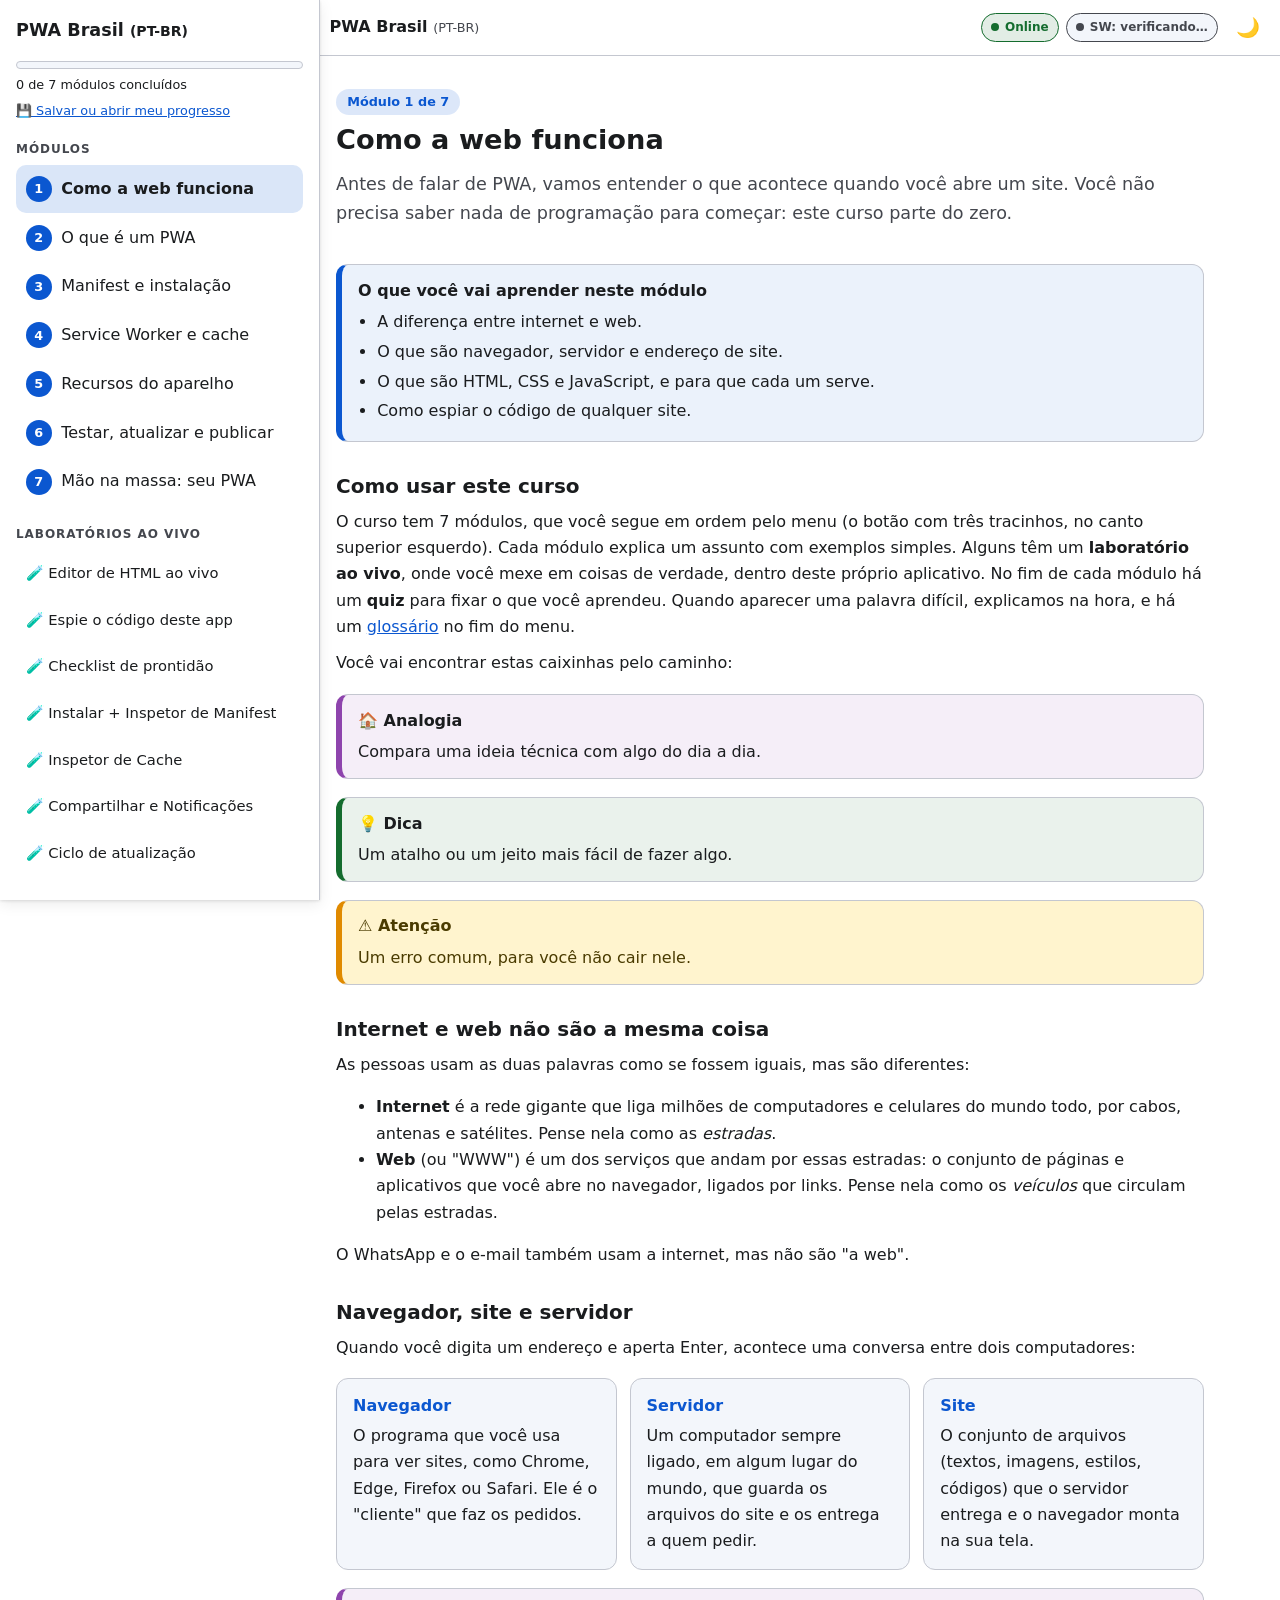
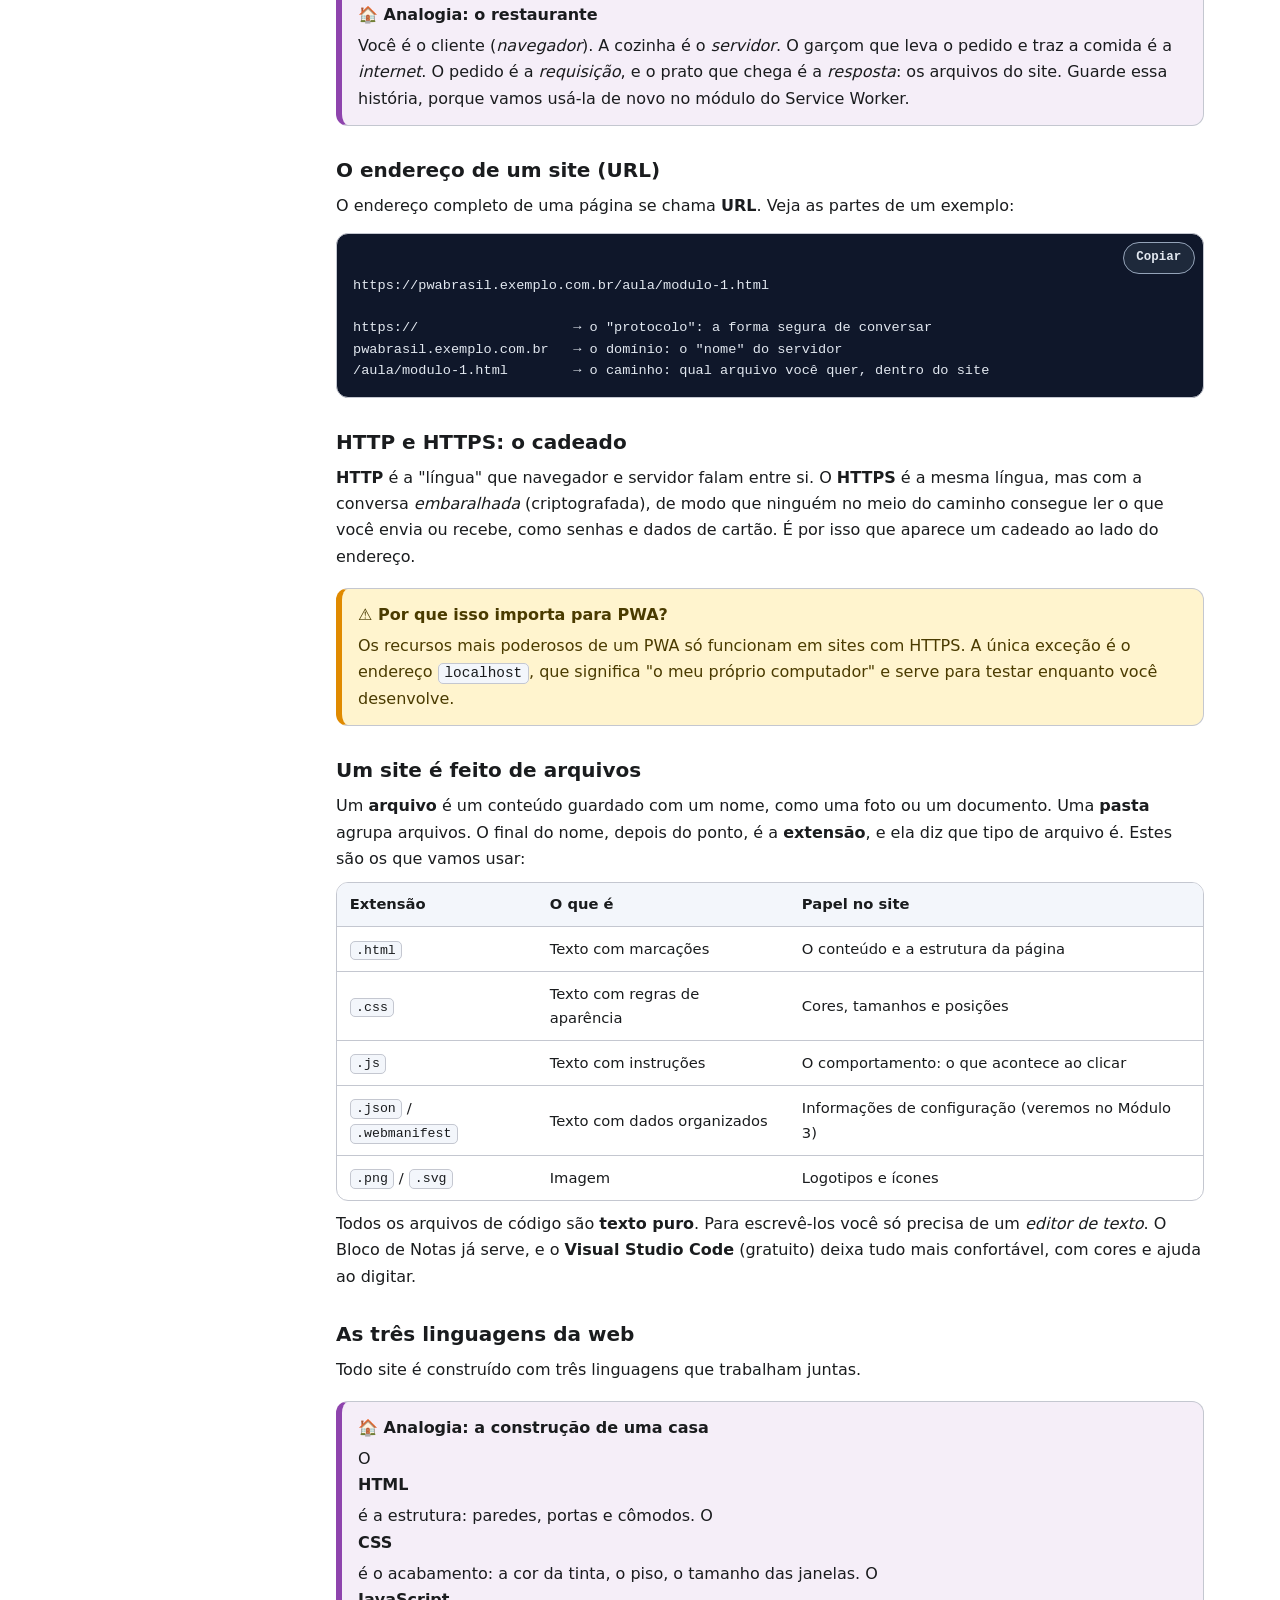
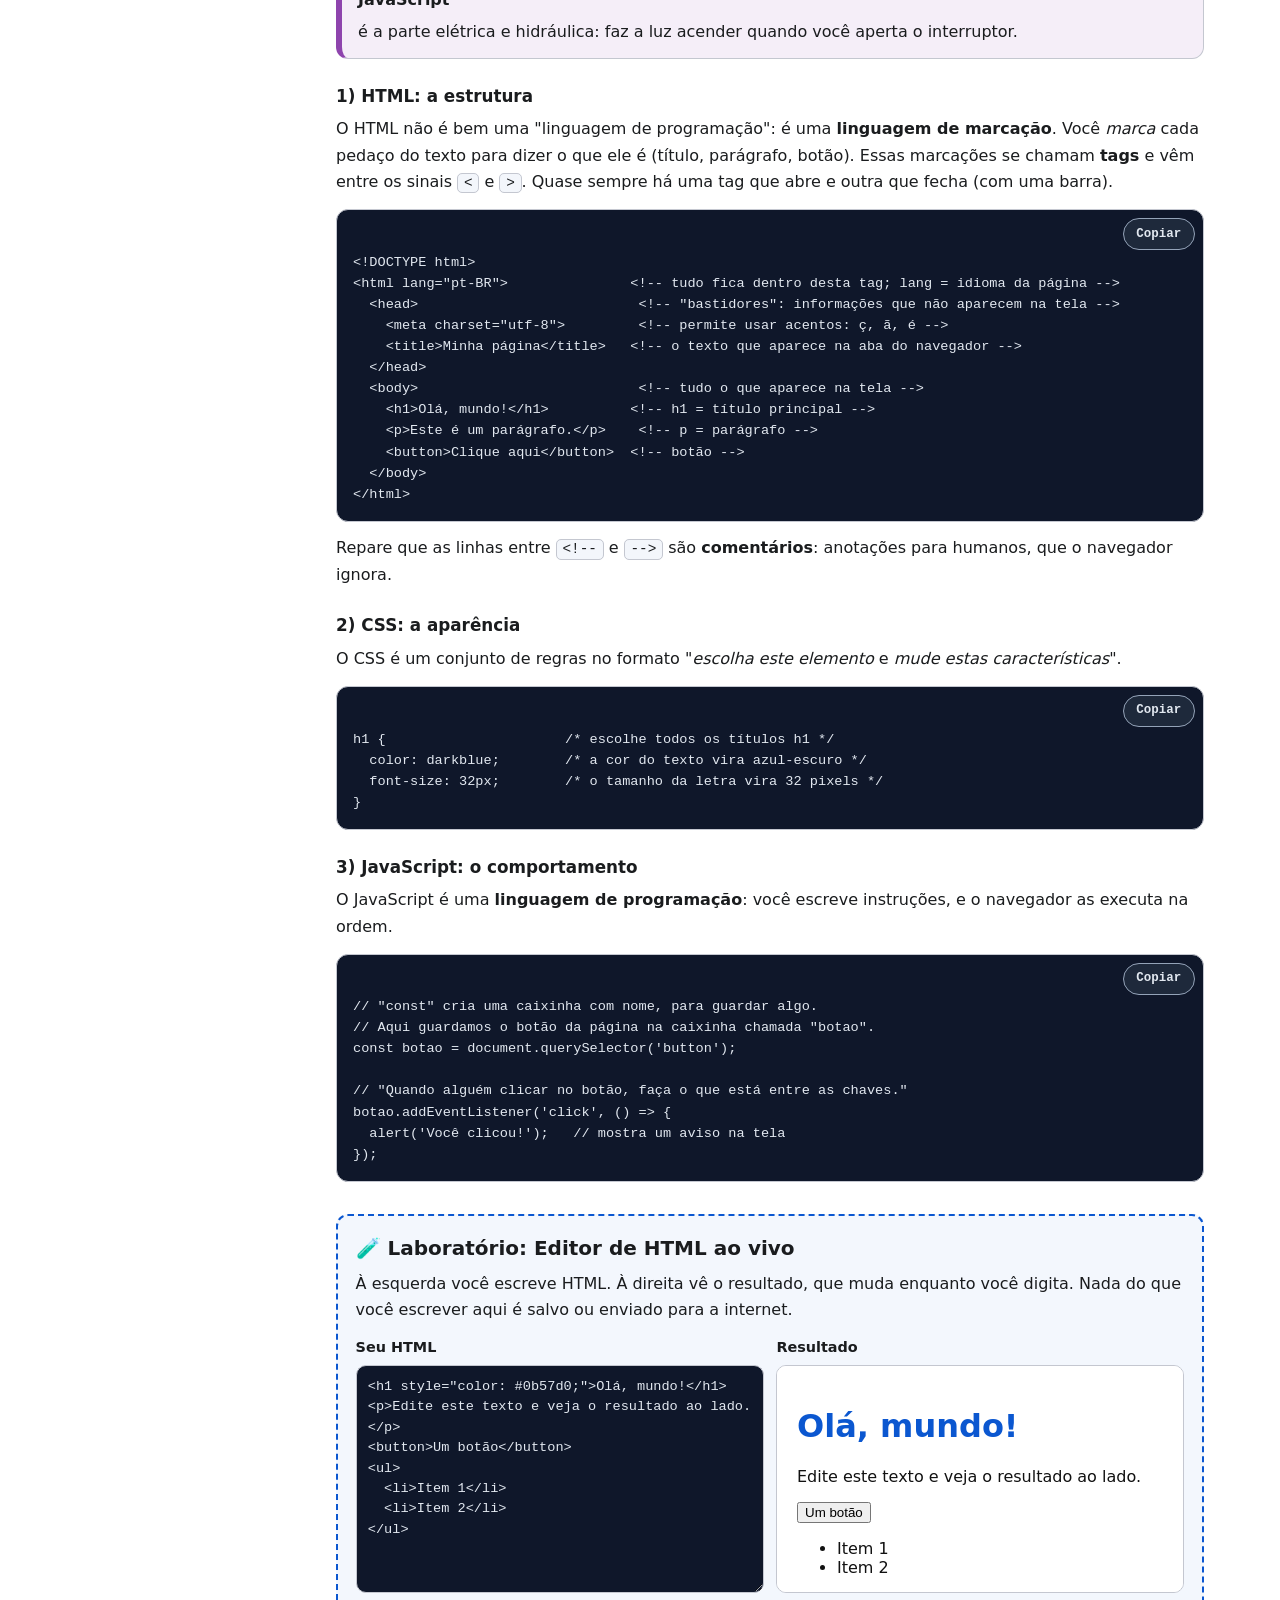
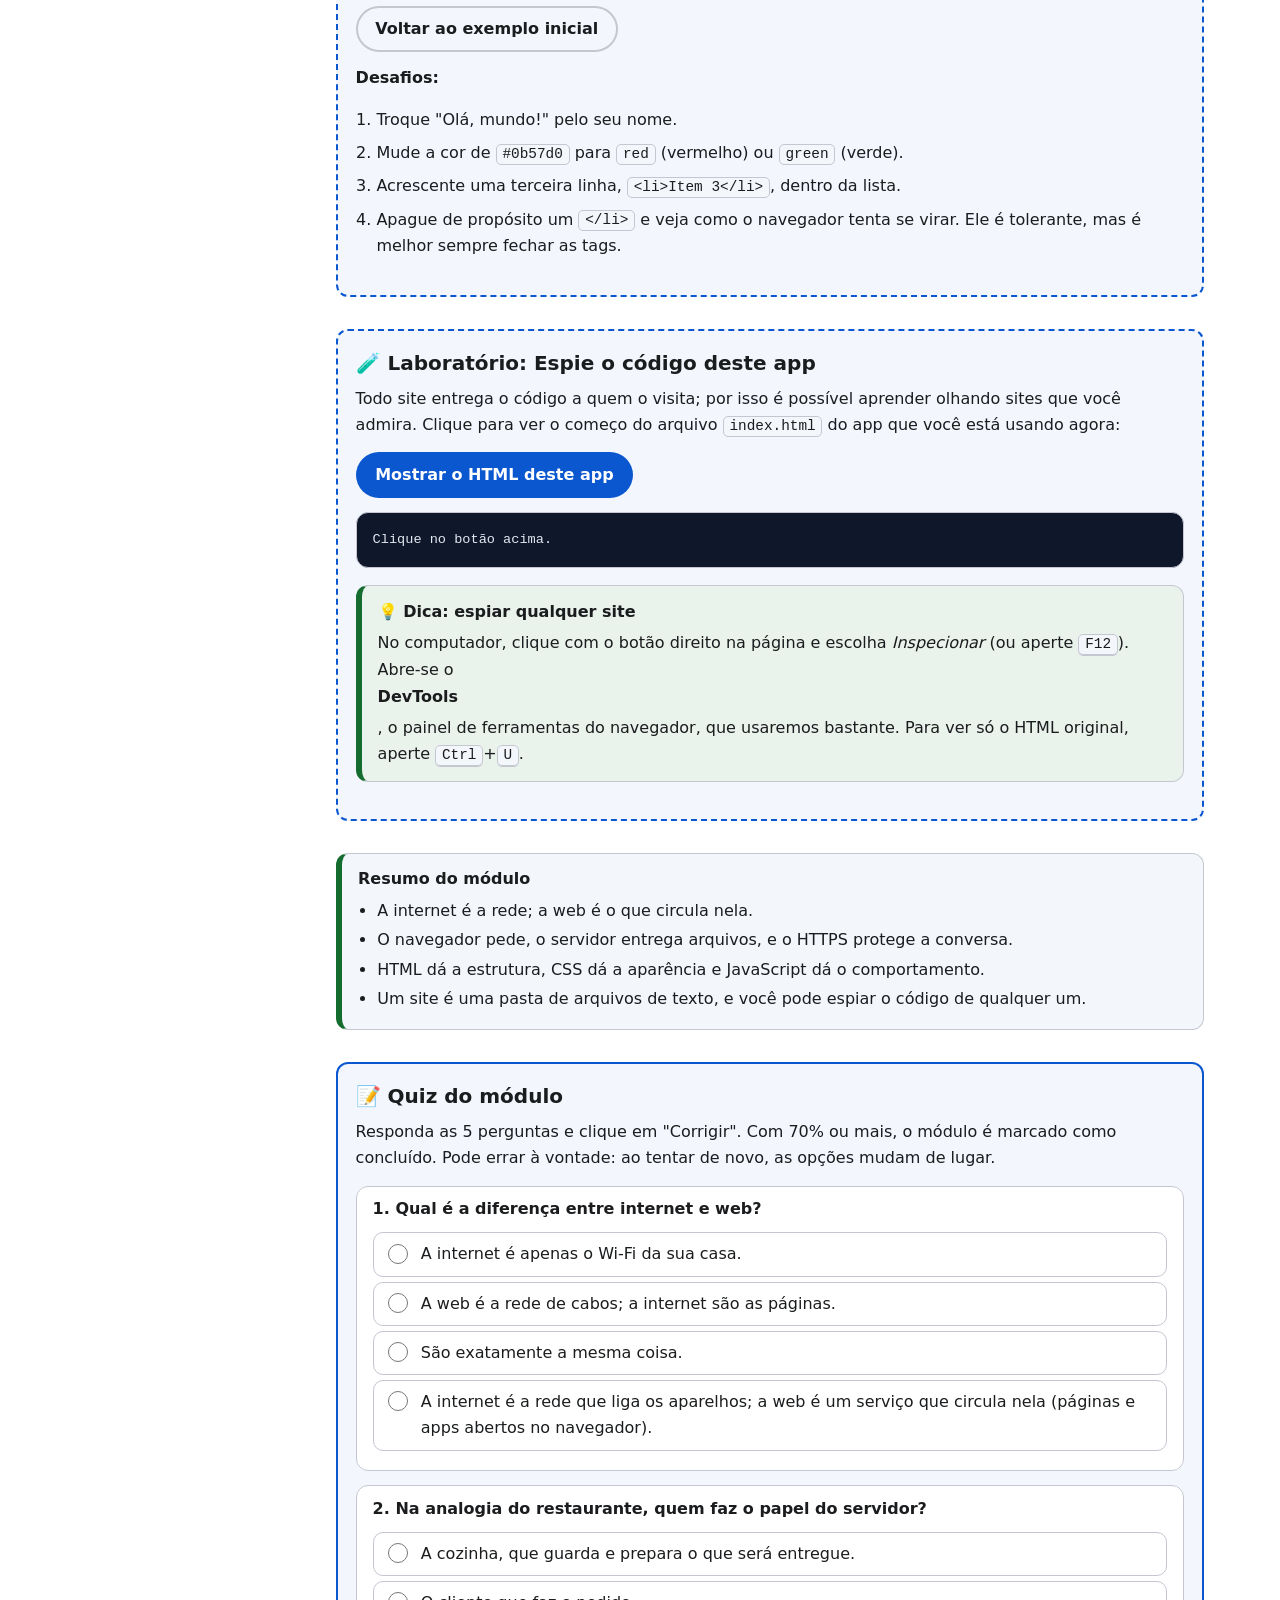
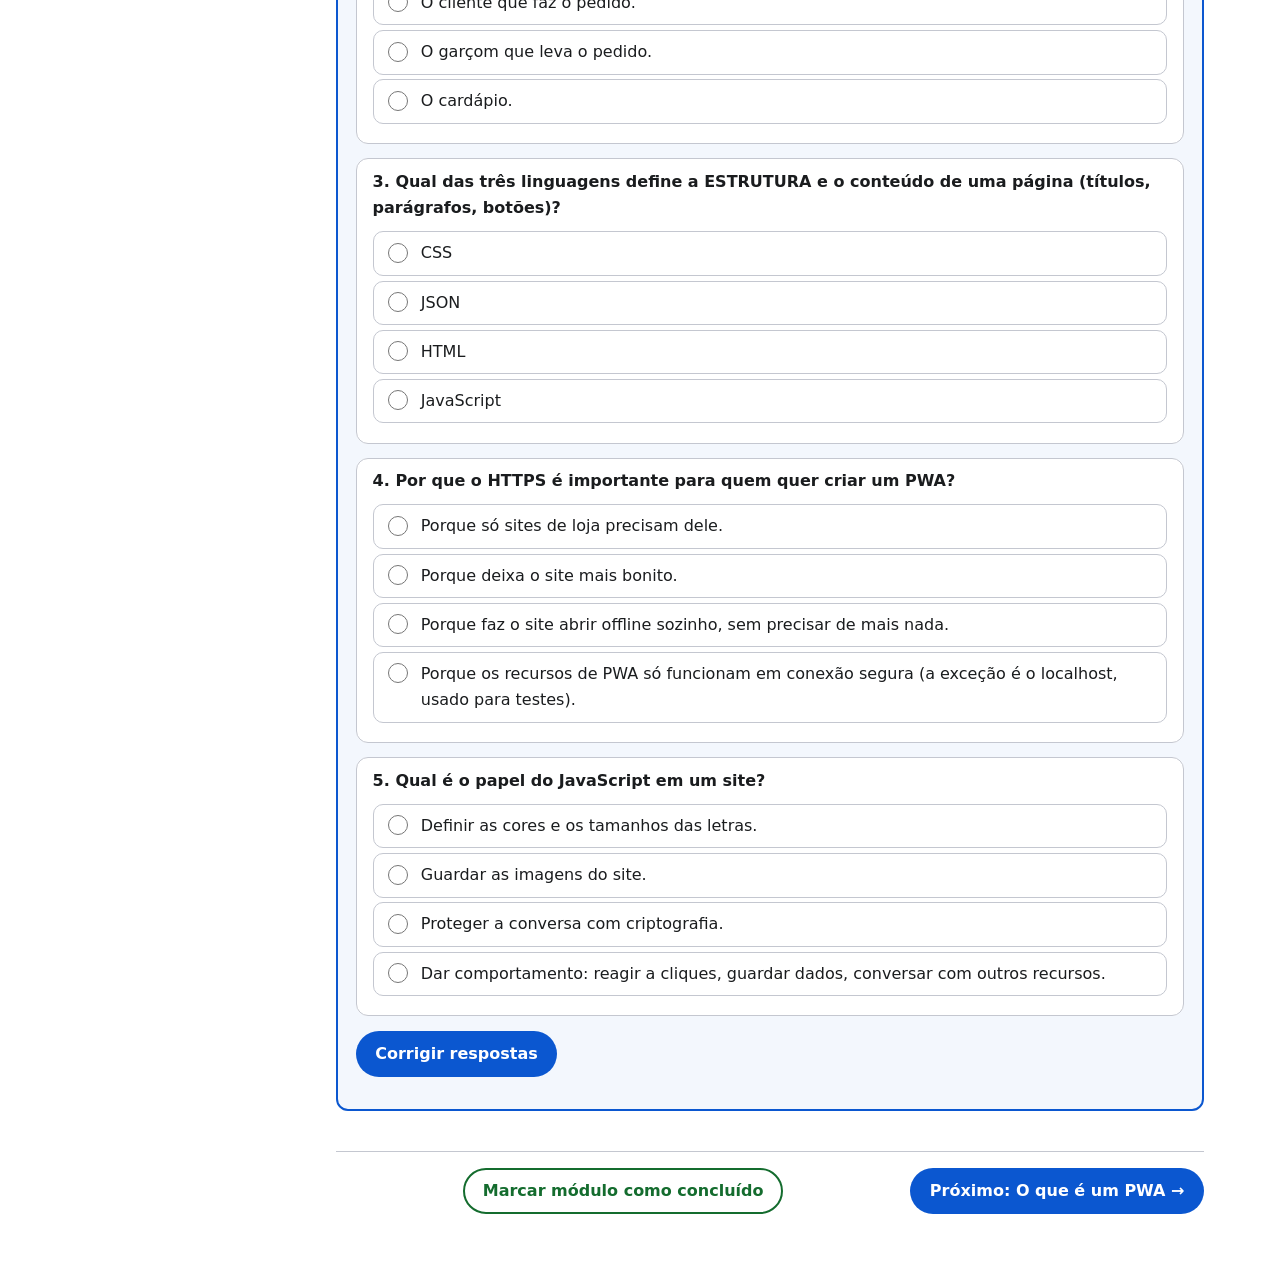
==== commit 19d3536a: "Add files via upload" ====
--- a/index.html
+++ b/index.html
@@ -89,6 +89,7 @@
     <div class="progresso" aria-label="Seu progresso">
       <div class="progresso__trilho"><div id="progresso-barra" class="progresso__barra" style="width:0%"></div></div>
       <small id="progresso-texto">0 módulos concluídos</small>
+      <small><a href="#progresso">💾 Salvar ou abrir meu progresso</a></small>
     </div>
 
     <nav>
@@ -114,6 +115,7 @@
       </ul>
       <p class="drawer__titulo">Apoio</p>
       <ul class="menu">
+        <li><a href="#progresso" data-modulo="progresso"><span class="menu__num" aria-hidden="true">💾</span> Salvar / abrir progresso</a></li>
         <li><a href="#certificado" data-modulo="certificado"><span class="menu__num" aria-hidden="true">🎓</span> Certificado</a></li>
         <li><a href="#glossario" data-modulo="glossario"><span class="menu__num" aria-hidden="true">Aa</span> Glossário</a></li>
       </ul>
@@ -912,7 +914,7 @@
         <p id="atualizacao-status" class="lab__saida" aria-live="polite">Versão do cache ativo: <strong id="versao-sw">—</strong></p>
         <p><strong>Para ver o banner aparecer:</strong></p>
         <ol class="passos">
-          <li>Com o app rodando no servidor local, abra o <code>sw.js</code> e mude a linha <code>const VERSAO = 'v1.4.0'</code> para <code>'v1.4.1'</code>.</li>
+          <li>Com o app rodando no servidor local, abra o <code>sw.js</code> e mude a linha <code>const VERSAO = 'v1.5.0'</code> para <code>'v1.5.1'</code>.</li>
           <li>Salve o arquivo.</li>
           <li>Volte ao app e clique em "Procurar nova versão".</li>
           <li>O banner "Nova versão disponível" surgirá no topo. Clique em "Atualizar agora" e veja a página recarregar com a versão nova.</li>
@@ -1164,6 +1166,57 @@
 
       <footer class="modulo__rodape">
         <a class="btn btn--fantasma" href="#modulo-7" data-nav="modulo-7">← Voltar ao Módulo 7</a>
+        <span></span>
+        <a class="btn btn--primario" href="#glossario" data-nav="glossario">Glossário →</a>
+      </footer>
+    </section>
+
+    <!-- ================= PROGRESSO (SALVAR / ABRIR) ================= -->
+    <section id="progresso" class="modulo" data-titulo="Salvar e abrir o progresso" hidden>
+      <header class="modulo__cab">
+        <p class="selo">Apoio</p>
+        <h2>Salvar e abrir o seu progresso</h2>
+        <p class="lead">Guarde o seu avanço em um arquivo, no lugar que você escolher, e continue o curso depois, até em outro aparelho.</p>
+      </header>
+
+      <h3>Por que isso existe?</h3>
+      <p>Neste curso, o seu progresso (módulos concluídos, notas dos quizzes, nome do certificado) fica guardado <strong>dentro do navegador</strong>, no <code>localStorage</code> que você viu no Módulo 5. É prático, mas tem um limite: esse armazenamento pertence <em>àquele navegador, naquele aparelho</em>. Se você limpar os dados do site, trocar de celular ou usar outro computador, o progresso não vai junto.</p>
+      <div class="caixa caixa--analogia">
+        <strong>🏠 Analogia: o boletim em papel</strong>
+        O seu avanço é como as notas anotadas no caderno da escola. Salvar em arquivo é tirar uma cópia do boletim e guardá-la na gaveta que você quiser. Se o caderno se perder, você mostra a cópia e continua de onde parou.
+      </div>
+
+      <h3>O que vai dentro do arquivo?</h3>
+      <ul>
+        <li>Quais módulos você concluiu.</li>
+        <li>A melhor nota de cada quiz.</li>
+        <li>As marcações do checklist, o apelido, o nome do certificado e o tema (claro ou escuro).</li>
+      </ul>
+      <p>É um arquivo de texto no formato JSON (você aprendeu no Módulo 3), com extensão <code>.json</code>. Você pode abri-lo no Bloco de Notas para ver.</p>
+
+      <div id="lab-progresso" class="lab">
+        <h3>💾 Salvar e abrir</h3>
+        <p id="prog-resumo" class="lab__saida" aria-live="polite"></p>
+        <div class="lab__acoes">
+          <button id="btn-prog-salvar" class="btn btn--primario">Salvar como…</button>
+          <button id="btn-prog-abrir" class="btn btn--secundario">Abrir arquivo…</button>
+        </div>
+        <input id="prog-arquivo" type="file" accept=".json,application/json" hidden>
+        <p id="prog-status" class="lab__saida" aria-live="polite"></p>
+        <p id="prog-metodo" class="nota"></p>
+      </div>
+
+      <div class="caixa caixa--dica">
+        <strong>💡 O que acontece ao abrir um arquivo?</strong>
+        O app <strong>soma</strong> o arquivo ao que você já tem neste aparelho, e nada é apagado: os módulos concluídos dos dois lados ficam concluídos, e vale a melhor nota de cada quiz. Antes de qualquer mudança, o app mostra um resumo e pede a sua confirmação. Arquivos que não sejam deste curso, ou que estejam danificados, são recusados.
+      </div>
+      <div class="caixa caixa--atencao">
+        <strong>⚠️ Cuidado com o arquivo</strong>
+        Se você informou seu nome para o certificado, ele fica escrito no arquivo, em texto legível. Guarde-o em um lugar seguro e não o envie a quem você não conhece.
+      </div>
+
+      <footer class="modulo__rodape">
+        <a class="btn btn--fantasma" href="#certificado" data-nav="certificado">← Certificado</a>
         <span></span>
         <a class="btn btn--primario" href="#glossario" data-nav="glossario">Glossário →</a>
       </footer>
--- a/styles.css
+++ b/styles.css
@@ -171,6 +171,7 @@
 .menu--labs a { font-size: .92rem; }
 
 .progresso { margin-top: 1rem; }
+.progresso small { display: block; margin-top: .3rem; }
 .progresso__trilho { height: 8px; background: var(--bg-suave); border: 1px solid var(--borda); border-radius: 999px; overflow: hidden; }
 .progresso__barra { height: 100%; background: var(--sucesso); transition: width .4s ease; }
 
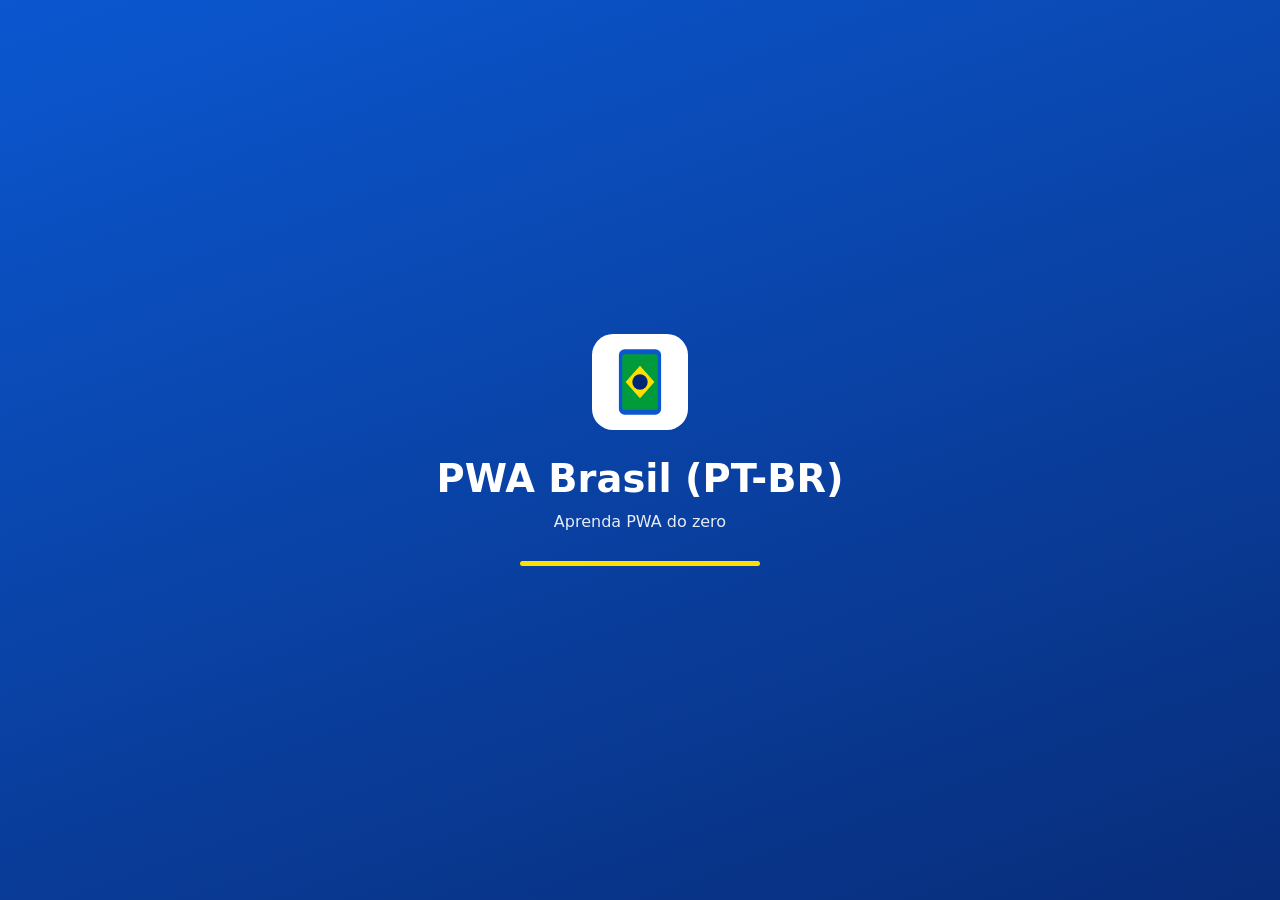
==== commit ec7f27b9: "Add files via upload" ====
--- a/index.html
+++ b/index.html
@@ -49,10 +49,7 @@
 
   <!-- ============ CABEÇALHO ============ -->
   <header class="topo">
-    <button id="menu-btn" class="btn-icone" aria-label="Abrir menu" aria-controls="drawer" aria-expanded="false">
-      <span class="hamburger" aria-hidden="true"></span>
-    </button>
-    <a class="topo__marca" href="#modulo-1">PWA Brasil <small>(PT-BR)</small></a>
+    <a class="topo__marca" href="#inicio">PWA Brasil <small>(PT-BR)</small></a>
 
     <!-- Indicadores em tempo real: rede + Service Worker -->
     <div class="status" aria-live="polite">
@@ -67,6 +64,11 @@
     <button id="tema-btn" class="btn-icone" aria-label="Alternar tema claro/escuro" aria-pressed="false">
       <span id="tema-icone" aria-hidden="true">🌙</span>
     </button>
+
+    <!-- Hambúrguer no canto superior direito: abre o menu com ações, módulos e laboratórios -->
+    <button id="menu-btn" class="btn-icone" aria-label="Abrir menu" aria-controls="drawer" aria-expanded="false" aria-haspopup="true">
+      <span class="hamburger" aria-hidden="true"></span>
+    </button>
   </header>
 
   <!-- Banner "Nova versão disponível" (Módulo 6) -->
@@ -78,9 +80,9 @@
     </span>
   </div>
 
-  <!-- ============ MENU LATERAL (DRAWER) ============ -->
+  <!-- ============ MENU (abre pelo hambúrguer, à direita) ============ -->
   <div id="overlay" class="overlay" hidden></div>
-  <aside id="drawer" class="drawer" aria-label="Menu de módulos" aria-hidden="true">
+  <aside id="drawer" class="drawer" aria-label="Menu" aria-hidden="true">
     <div class="drawer__cabecalho">
       <strong>PWA Brasil <small>(PT-BR)</small></strong>
       <button id="fechar-menu" class="btn-icone" aria-label="Fechar menu">✕</button>
@@ -89,10 +91,22 @@
     <div class="progresso" aria-label="Seu progresso">
       <div class="progresso__trilho"><div id="progresso-barra" class="progresso__barra" style="width:0%"></div></div>
       <small id="progresso-texto">0 módulos concluídos</small>
-      <small><a href="#progresso">💾 Salvar ou abrir meu progresso</a></small>
     </div>
 
     <nav>
+      <p class="drawer__titulo">Ações</p>
+      <ul class="menu menu--acoes">
+        <li><a href="#inicio" data-modulo="inicio"><span class="menu__num" aria-hidden="true">🏠</span> Painel</a></li>
+        <li><button type="button" id="menu-salvar" class="menu__botao"><span class="menu__num" aria-hidden="true">💾</span> Salvar como…</button></li>
+        <li><button type="button" id="menu-abrir" class="menu__botao"><span class="menu__num" aria-hidden="true">📂</span> Abrir arquivo…</button></li>
+        <li><a href="#certificado" data-modulo="certificado"><span class="menu__num" aria-hidden="true">🎓</span> Certificado</a></li>
+        <li><button type="button" id="menu-compartilhar" class="menu__botao"><span class="menu__num" aria-hidden="true">📤</span> Compartilhar o app</button></li>
+        <li id="menu-instalar-item" hidden><button type="button" id="menu-instalar" class="menu__botao"><span class="menu__num" aria-hidden="true">⬇️</span> Instalar o app</button></li>
+        <li><button type="button" id="menu-tema" class="menu__botao"><span class="menu__num" aria-hidden="true">🌓</span> Tema claro/escuro</button></li>
+        <li><a href="#progresso" data-modulo="progresso"><span class="menu__num" aria-hidden="true">ℹ️</span> Como salvar e abrir</a></li>
+        <li><a href="#glossario" data-modulo="glossario"><span class="menu__num" aria-hidden="true">Aa</span> Glossário</a></li>
+      </ul>
+
       <p class="drawer__titulo">Módulos</p>
       <ul class="menu">
         <li><a href="#modulo-1" data-modulo="modulo-1"><span class="menu__num">1</span> Como a web funciona <em class="menu__ok" aria-hidden="true"></em></a></li>
@@ -113,20 +127,46 @@
         <li><a href="#lab-nativo" data-modulo="modulo-5">🧪 Compartilhar e Notificações</a></li>
         <li><a href="#lab-atualizacao" data-modulo="modulo-6">🧪 Ciclo de atualização</a></li>
       </ul>
-      <p class="drawer__titulo">Apoio</p>
-      <ul class="menu">
-        <li><a href="#progresso" data-modulo="progresso"><span class="menu__num" aria-hidden="true">💾</span> Salvar / abrir progresso</a></li>
-        <li><a href="#certificado" data-modulo="certificado"><span class="menu__num" aria-hidden="true">🎓</span> Certificado</a></li>
-        <li><a href="#glossario" data-modulo="glossario"><span class="menu__num" aria-hidden="true">Aa</span> Glossário</a></li>
-      </ul>
     </nav>
   </aside>
 
   <!-- ============ CONTEÚDO ============ -->
   <main id="conteudo" class="conteudo" tabindex="-1">
 
+    <!-- ================= INÍCIO: boas-vindas, que depois vira o PAINEL ================= -->
+    <section id="inicio" class="modulo" data-titulo="Início">
+
+      <!-- Mostrado até o aluno começar o curso -->
+      <div id="inicio-boasvindas">
+        <header class="modulo__cab">
+          <p class="selo">Bem-vindo(a)</p>
+          <h2>Aprenda PWA do zero, em português</h2>
+          <p class="lead">Um curso para quem nunca programou. Em 7 módulos curtos, você descobre o que é um aplicativo web progressivo (PWA), como ele funciona e como criar e publicar o seu.</p>
+        </header>
+
+        <p>Aqui você aprende fazendo: cada módulo traz explicações simples, exemplos de código e laboratórios que funcionam de verdade dentro deste próprio aplicativo. No fim de cada módulo, um quiz ajuda a fixar o conteúdo, e quem concluir tudo pode emitir um certificado.</p>
+
+        <ul class="lista-cards">
+          <li><strong>Do zero</strong>Não precisa saber programar. Começamos explicando o que é a web.</li>
+          <li><strong>Prática de verdade</strong>7 laboratórios ao vivo e um passo a passo para publicar o seu PWA.</li>
+          <li><strong>Funciona offline</strong>Depois da primeira visita, o curso abre até sem internet, e pode ser instalado como app.</li>
+        </ul>
+
+        <p>Tempo estimado: <strong id="inicio-tempo">cerca de 3 horas</strong>, no seu ritmo. Você pode parar e continuar quando quiser: o app guarda o seu progresso.</p>
+
+        <div class="inicio-acoes">
+          <button id="btn-iniciar" class="btn btn--primario btn--grande">Iniciar o curso →</button>
+          <button id="btn-inicio-abrir" class="btn btn--fantasma">Já tenho um arquivo de progresso</button>
+        </div>
+        <p class="nota">Dica: o botão ☰, no canto superior direito, abre o menu com os módulos, os laboratórios e as opções de salvar e abrir o seu progresso.</p>
+      </div>
+
+      <!-- Depois que o aluno inicia, esta área vira o painel (montado por app.js) -->
+      <div id="painel" hidden></div>
+    </section>
+
     <!-- ================= MÓDULO 1 ================= -->
-    <section id="modulo-1" class="modulo" data-titulo="Módulo 1 — Como a web funciona">
+    <section id="modulo-1" class="modulo" data-titulo="Módulo 1 — Como a web funciona" hidden>
       <header class="modulo__cab">
         <p class="selo">Módulo 1 de 7</p>
         <h2>Como a web funciona</h2>
@@ -144,7 +184,7 @@
       </div>
 
       <h3>Como usar este curso</h3>
-      <p>O curso tem 7 módulos, que você segue em ordem pelo menu (o botão com três tracinhos, no canto superior esquerdo). Cada módulo explica um assunto com exemplos simples. Alguns têm um <strong>laboratório ao vivo</strong>, onde você mexe em coisas de verdade, dentro deste próprio aplicativo. No fim de cada módulo há um <strong>quiz</strong> para fixar o que você aprendeu. Quando aparecer uma palavra difícil, explicamos na hora, e há um <a href="#glossario">glossário</a> no fim do menu.</p>
+      <p>O curso tem 7 módulos, que você segue em ordem. Para navegar, use o menu (o botão com três tracinhos, no canto superior direito): ele tem os módulos, os laboratórios e também as opções de <strong>salvar</strong> e <strong>abrir</strong> o seu progresso. A página <strong>Painel</strong>, que é a primeira que você vê, mostra como você está indo. Cada módulo explica um assunto com exemplos simples. Alguns têm um <strong>laboratório ao vivo</strong>, onde você mexe em coisas de verdade, dentro deste próprio aplicativo. No fim de cada módulo há um <strong>quiz</strong> para fixar o que você aprendeu. Quando aparecer uma palavra difícil, explicamos na hora, e há um <a href="#glossario">glossário</a> no fim do menu.</p>
       <p>Você vai encontrar estas caixinhas pelo caminho:</p>
       <div class="caixa caixa--analogia"><strong>🏠 Analogia</strong>Compara uma ideia técnica com algo do dia a dia.</div>
       <div class="caixa caixa--dica"><strong>💡 Dica</strong>Um atalho ou um jeito mais fácil de fazer algo.</div>
@@ -292,7 +332,7 @@
       <div class="quiz lab" data-quiz="modulo-1"></div>
 
       <footer class="modulo__rodape">
-        <span></span>
+        <a class="btn btn--fantasma" href="#inicio" data-nav="inicio">← Painel</a>
         <button class="btn btn--sucesso btn-concluir" data-modulo="modulo-1">Marcar módulo como concluído</button>
         <a class="btn btn--primario" href="#modulo-2" data-nav="modulo-2">Próximo: O que é um PWA →</a>
       </footer>
@@ -914,7 +954,7 @@
         <p id="atualizacao-status" class="lab__saida" aria-live="polite">Versão do cache ativo: <strong id="versao-sw">—</strong></p>
         <p><strong>Para ver o banner aparecer:</strong></p>
         <ol class="passos">
-          <li>Com o app rodando no servidor local, abra o <code>sw.js</code> e mude a linha <code>const VERSAO = 'v1.5.0'</code> para <code>'v1.5.1'</code>.</li>
+          <li>Com o app rodando no servidor local, abra o <code>sw.js</code> e mude a linha <code>const VERSAO = 'v1.6.0'</code> para <code>'v1.6.1'</code>.</li>
           <li>Salve o arquivo.</li>
           <li>Volte ao app e clique em "Procurar nova versão".</li>
           <li>O banner "Nova versão disponível" surgirá no topo. Clique em "Atualizar agora" e veja a página recarregar com a versão nova.</li>
@@ -1308,7 +1348,7 @@
       <footer class="modulo__rodape">
         <a class="btn btn--fantasma" href="#modulo-7" data-nav="modulo-7">← Voltar ao Módulo 7</a>
         <span></span>
-        <a class="btn btn--primario" href="#modulo-1" data-nav="modulo-1">Ir ao início</a>
+        <a class="btn btn--primario" href="#inicio" data-nav="inicio">Ir ao painel</a>
       </footer>
     </section>
 
--- a/styles.css
+++ b/styles.css
@@ -147,10 +147,10 @@
 /* ---------- 6) Drawer ---------- */
 .overlay { position: fixed; inset: 0; background: rgba(0, 0, 0, .5); z-index: 150; }
 .drawer {
-  position: fixed; top: 0; bottom: 0; left: 0; z-index: 200;
-  width: min(320px, 86vw);
-  background: var(--bg); border-right: 1px solid var(--borda); box-shadow: var(--sombra);
-  transform: translateX(-105%); visibility: hidden;
+  position: fixed; top: 0; bottom: 0; right: 0; z-index: 200;
+  width: min(340px, 88vw);
+  background: var(--bg); border-left: 1px solid var(--borda); box-shadow: var(--sombra);
+  transform: translateX(105%); visibility: hidden;
   transition: transform .28s ease, visibility .28s;
   overflow-y: auto; padding: 1rem;
 }
@@ -163,7 +163,13 @@
   padding: .7rem .6rem; min-height: 44px; border-radius: 10px;
   color: var(--texto); text-decoration: none;
 }
-.menu a:hover { background: var(--bg-suave); }
+.menu__botao {
+  display: flex; align-items: center; gap: .6rem; width: 100%;
+  padding: .7rem .6rem; min-height: 44px; border: 0; border-radius: 10px;
+  background: transparent; color: var(--texto); font: inherit; text-align: left; cursor: pointer;
+}
+.menu a:hover, .menu__botao:hover { background: var(--bg-suave); }
+.menu--acoes .menu__num { background: var(--bg-suave); color: var(--texto); border: 1px solid var(--borda); font-size: .95rem; }
 .menu a[aria-current="page"] { background: color-mix(in srgb, var(--primaria) 15%, transparent); font-weight: 700; }
 .menu__num { width: 26px; height: 26px; flex: none; display: grid; place-items: center; border-radius: 50%; background: var(--primaria); color: var(--sobre-primaria); font-size: .8rem; font-weight: 700; }
 .menu__ok { margin-left: auto; font-style: normal; color: var(--sucesso); }
@@ -177,7 +183,9 @@
 
 /* ---------- 7) Conteúdo ---------- */
 .conteudo { max-width: 860px; margin: 0 auto; padding: 1rem 1rem 4rem; outline: none; }
-.modulo { animation: entrar .3s ease; }
+.modulo { animation: entrar .3s ease; scroll-margin-top: calc(var(--topo-altura) + 24px); }
+/* scroll-margin-top: quando o endereço aponta para uma seção (#inicio, #modulo-3), o navegador rola até ela;
+   a margem compensa o cabeçalho fixo e a página abre sempre no topo, sem cortar o título. */
 @keyframes entrar { from { opacity: 0; transform: translateY(8px); } }
 .modulo__cab { padding: 1rem 0 .5rem; }
 .selo { display: inline-block; margin: 0; padding: .15rem .7rem; border-radius: 999px; background: color-mix(in srgb, var(--primaria) 14%, transparent); color: var(--primaria); font-weight: 700; font-size: .8rem; }
@@ -346,6 +354,69 @@
 .glossario dt:first-child { border-top: 0; }
 .cartao h4 small { font-weight: 500; color: var(--texto-suave); }
 
+/* ---------- 10c) Início e Painel ---------- */
+.btn--grande { min-height: 52px; padding: .7rem 1.8rem; font-size: 1.1rem; }
+.inicio-acoes { display: flex; flex-wrap: wrap; gap: .8rem; margin: 1.4rem 0 .6rem; align-items: center; }
+
+.painel__topo { display: flex; flex-wrap: wrap; gap: 1rem; align-items: center; justify-content: space-between; }
+.painel__topo h2 { margin-bottom: .2rem; }
+.painel__topo p { margin: 0; color: var(--texto-suave); }
+.painel__secao { margin-top: 2rem; }
+.painel__secao > h3 { margin-top: 0; }
+
+.geral { margin: 1.2rem 0; padding: 1rem 1.1rem; border: 1px solid var(--borda); border-radius: var(--raio); background: var(--bg-suave); }
+.geral__rotulo { display: flex; justify-content: space-between; gap: .6rem; flex-wrap: wrap; font-weight: 700; margin-bottom: .5rem; }
+.geral .progresso__trilho { height: 14px; background: var(--bg); }
+
+.kpis { display: grid; gap: .8rem; grid-template-columns: repeat(auto-fit, minmax(150px, 1fr)); margin: 1rem 0; }
+.kpi { border: 1px solid var(--borda); border-radius: var(--raio); background: var(--bg-cartao); padding: .8rem .9rem; box-shadow: var(--sombra); }
+.kpi__rotulo { display: block; font-size: .75rem; text-transform: uppercase; letter-spacing: .05em; color: var(--texto-suave); font-weight: 700; }
+.kpi__valor { display: block; font-size: 1.7rem; font-weight: 800; line-height: 1.2; color: var(--primaria); margin: .15rem 0; }
+.kpi__sub { display: block; font-size: .82rem; color: var(--texto-suave); }
+
+.estimativa { display: flex; flex-wrap: wrap; gap: 1rem 2rem; align-items: center; padding: 1rem 1.1rem; border: 2px solid var(--primaria); border-radius: var(--raio); background: color-mix(in srgb, var(--primaria) 7%, var(--bg)); }
+.estimativa__valor { font-size: 2rem; font-weight: 800; color: var(--primaria); line-height: 1.1; }
+.estimativa__texto { flex: 1 1 260px; margin: 0; }
+.estimativa__texto small { display: block; color: var(--texto-suave); margin-top: .3rem; }
+
+.linhas { list-style: none; padding: 0; margin: 0; display: grid; gap: .6rem; }
+.linha { display: grid; grid-template-columns: auto 1fr; gap: .2rem .8rem; align-items: center; padding: .7rem .9rem; border: 1px solid var(--borda); border-radius: var(--raio); background: var(--bg-cartao); }
+.linha__num { grid-row: span 2; width: 34px; height: 34px; display: grid; place-items: center; border-radius: 50%; background: var(--primaria); color: var(--sobre-primaria); font-weight: 800; }
+.linha--concluido .linha__num { background: var(--sucesso); color: var(--bg); }
+.linha__titulo { display: flex; flex-wrap: wrap; gap: .4rem .7rem; align-items: center; justify-content: space-between; font-weight: 700; }
+.linha__titulo a { color: var(--texto); text-decoration: none; }
+.linha__titulo a:hover { text-decoration: underline; }
+.linha__detalhes { display: flex; flex-wrap: wrap; gap: .2rem 1rem; font-size: .85rem; color: var(--texto-suave); }
+
+/* gráfico de colunas (notas dos quizzes) */
+.colunas { display: flex; gap: .5rem; align-items: stretch; height: 230px; padding: .4rem .2rem 0; }
+.coluna { flex: 1; min-width: 0; display: flex; flex-direction: column; align-items: center; }
+.coluna__valor { font-size: .8rem; font-weight: 800; min-height: 1.3em; }
+.coluna__trilho { position: relative; flex: 1; width: 100%; display: flex; align-items: flex-end; justify-content: center; border-bottom: 2px solid var(--borda); }
+.coluna__trilho::before { content: ""; position: absolute; left: 0; right: 0; bottom: 70%; border-top: 2px dashed color-mix(in srgb, var(--texto-suave) 50%, transparent); }
+.coluna__barra { width: 70%; max-width: 54px; border-radius: 6px 6px 0 0; background: var(--sucesso); min-height: 0; transition: height .5s ease; }
+.coluna__barra--baixa { background: #e08a00; }
+.coluna__rotulo { font-size: .8rem; margin-top: .3rem; font-weight: 700; }
+.legenda { font-size: .82rem; color: var(--texto-suave); margin: .6rem 0 0; }
+
+/* gráfico de barras horizontais (tempo por módulo) */
+.barras { display: grid; gap: .5rem; }
+.barra-h { display: grid; grid-template-columns: 5.5rem 1fr 5.2rem; gap: .6rem; align-items: center; font-size: .88rem; }
+.barra-h__trilho { height: 14px; border-radius: 999px; background: var(--bg-suave); border: 1px solid var(--borda); overflow: hidden; }
+.barra-h__preench { height: 100%; background: var(--primaria); border-radius: 999px; transition: width .5s ease; }
+.barra-h__valor { text-align: right; font-variant-numeric: tabular-nums; }
+
+.labs-lista { list-style: none; margin: 0; padding: 0; display: grid; gap: .4rem; }
+.labs-lista li { display: flex; justify-content: space-between; gap: .6rem; flex-wrap: wrap; padding: .5rem .8rem; border: 1px solid var(--borda); border-radius: 10px; background: var(--bg-cartao); }
+.labs-lista a { color: var(--texto); }
+.feito-txt { color: var(--sucesso); font-weight: 700; }
+.pendente-txt { color: var(--texto-suave); }
+
+@media (max-width: 420px) {
+  .barra-h { grid-template-columns: 4.2rem 1fr 4.4rem; font-size: .8rem; }
+  .colunas { height: 200px; }
+}
+
 /* ---------- 11) Toast ---------- */
 .toast {
   position: fixed; left: 50%; bottom: calc(1rem + env(safe-area-inset-bottom)); transform: translateX(-50%);
@@ -365,13 +436,6 @@
   .badge { padding: .15rem .45rem; font-size: .68rem; }
   .badge span:last-child { max-width: 110px; overflow: hidden; text-overflow: ellipsis; }
 }
-@media (min-width: 1100px) {
-  /* Em telas grandes o drawer fica fixo e o conteúdo é deslocado */
-  .drawer { transform: none; visibility: visible; }
-  .overlay, #menu-btn, #fechar-menu { display: none !important; }
-  .topo, .banner, .conteudo { margin-left: 320px; }
-  .topo { position: sticky; }
-  .conteudo { margin-right: auto; max-width: 900px; }
 }
 
 /* Respeita quem prefere menos movimento */
